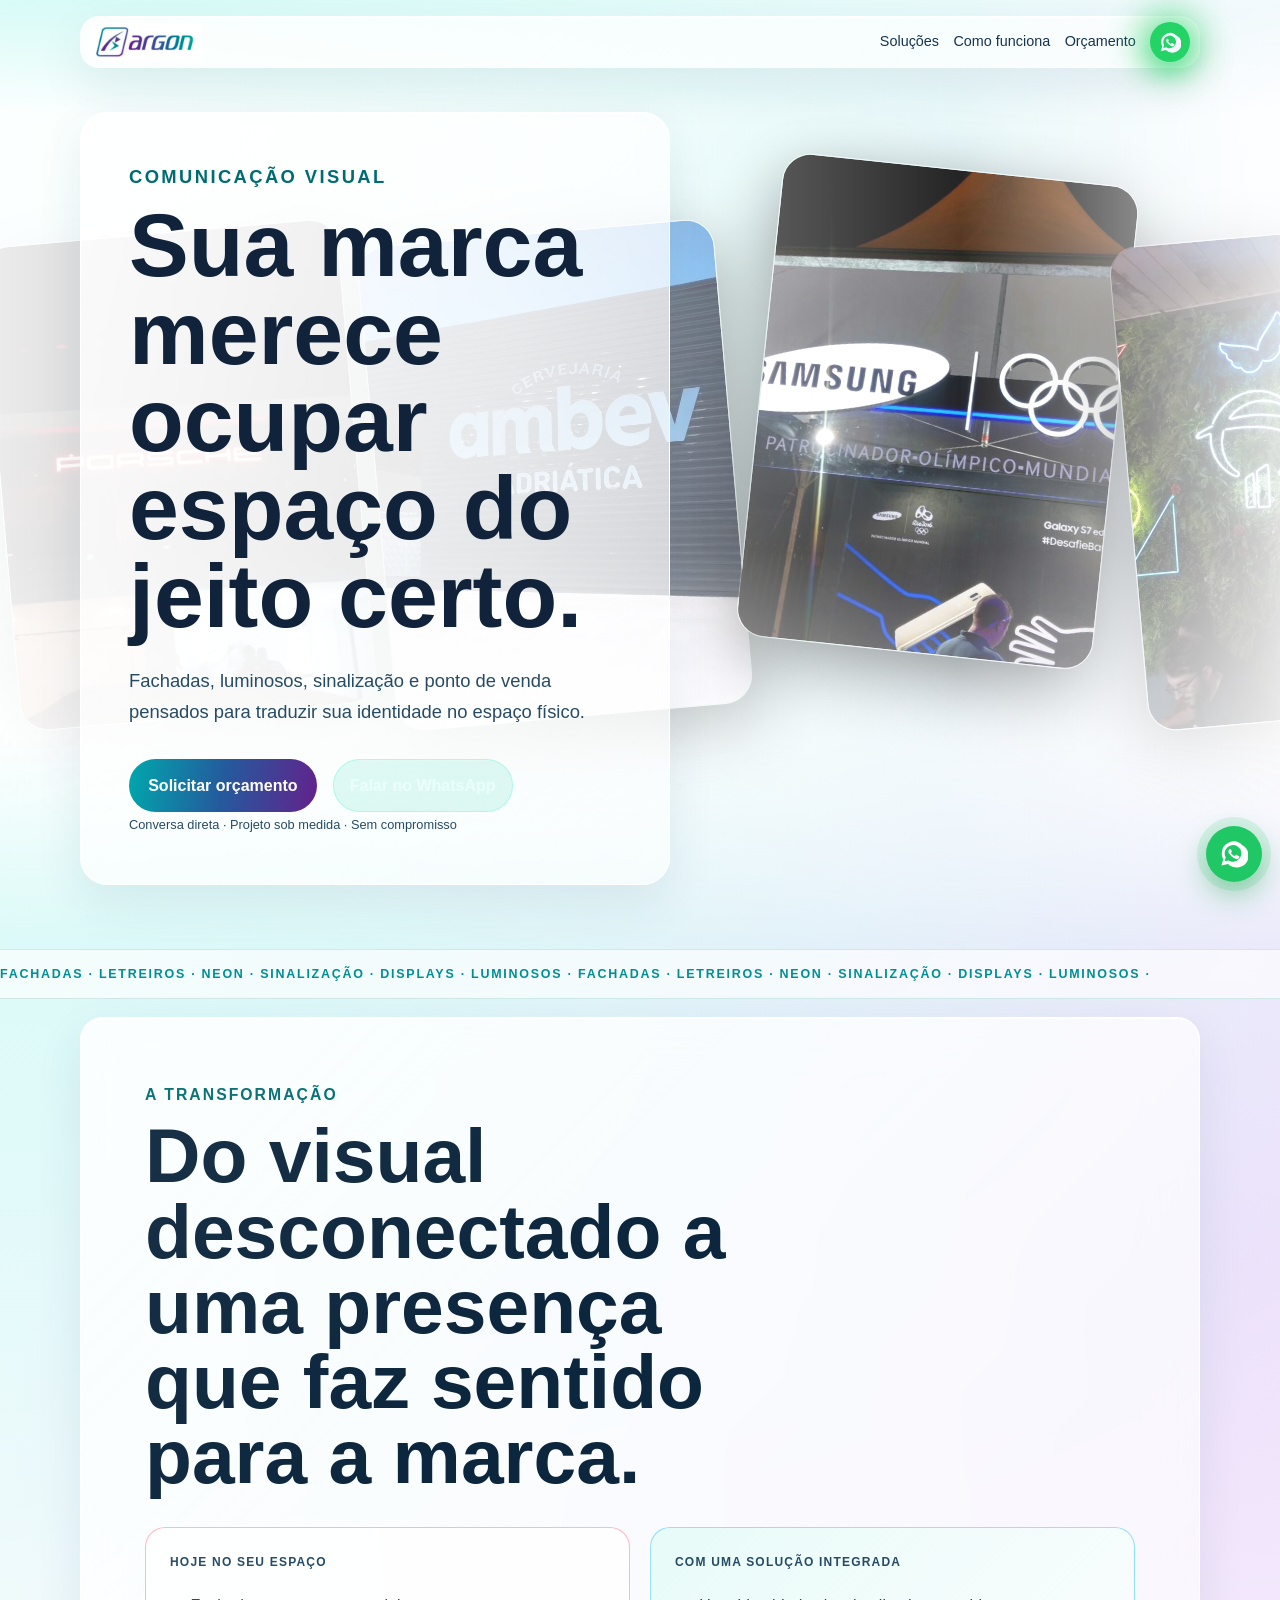
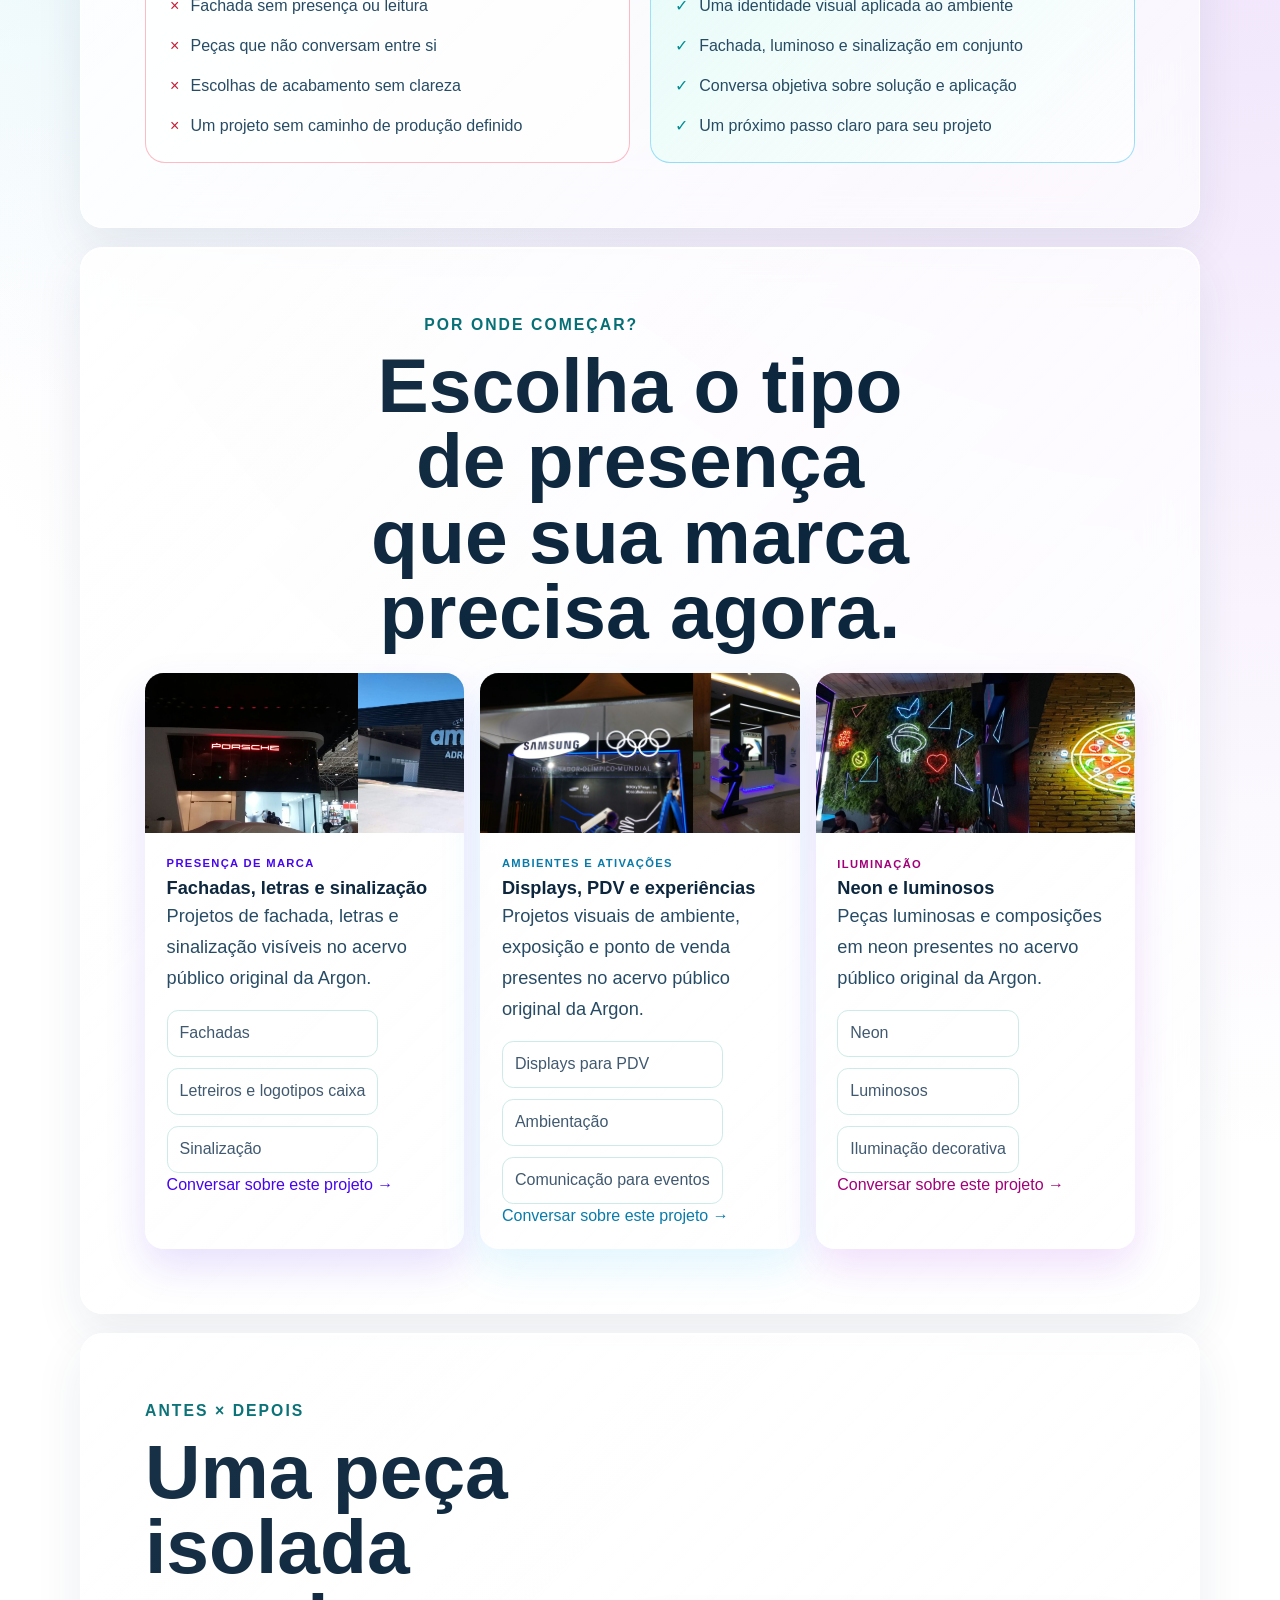
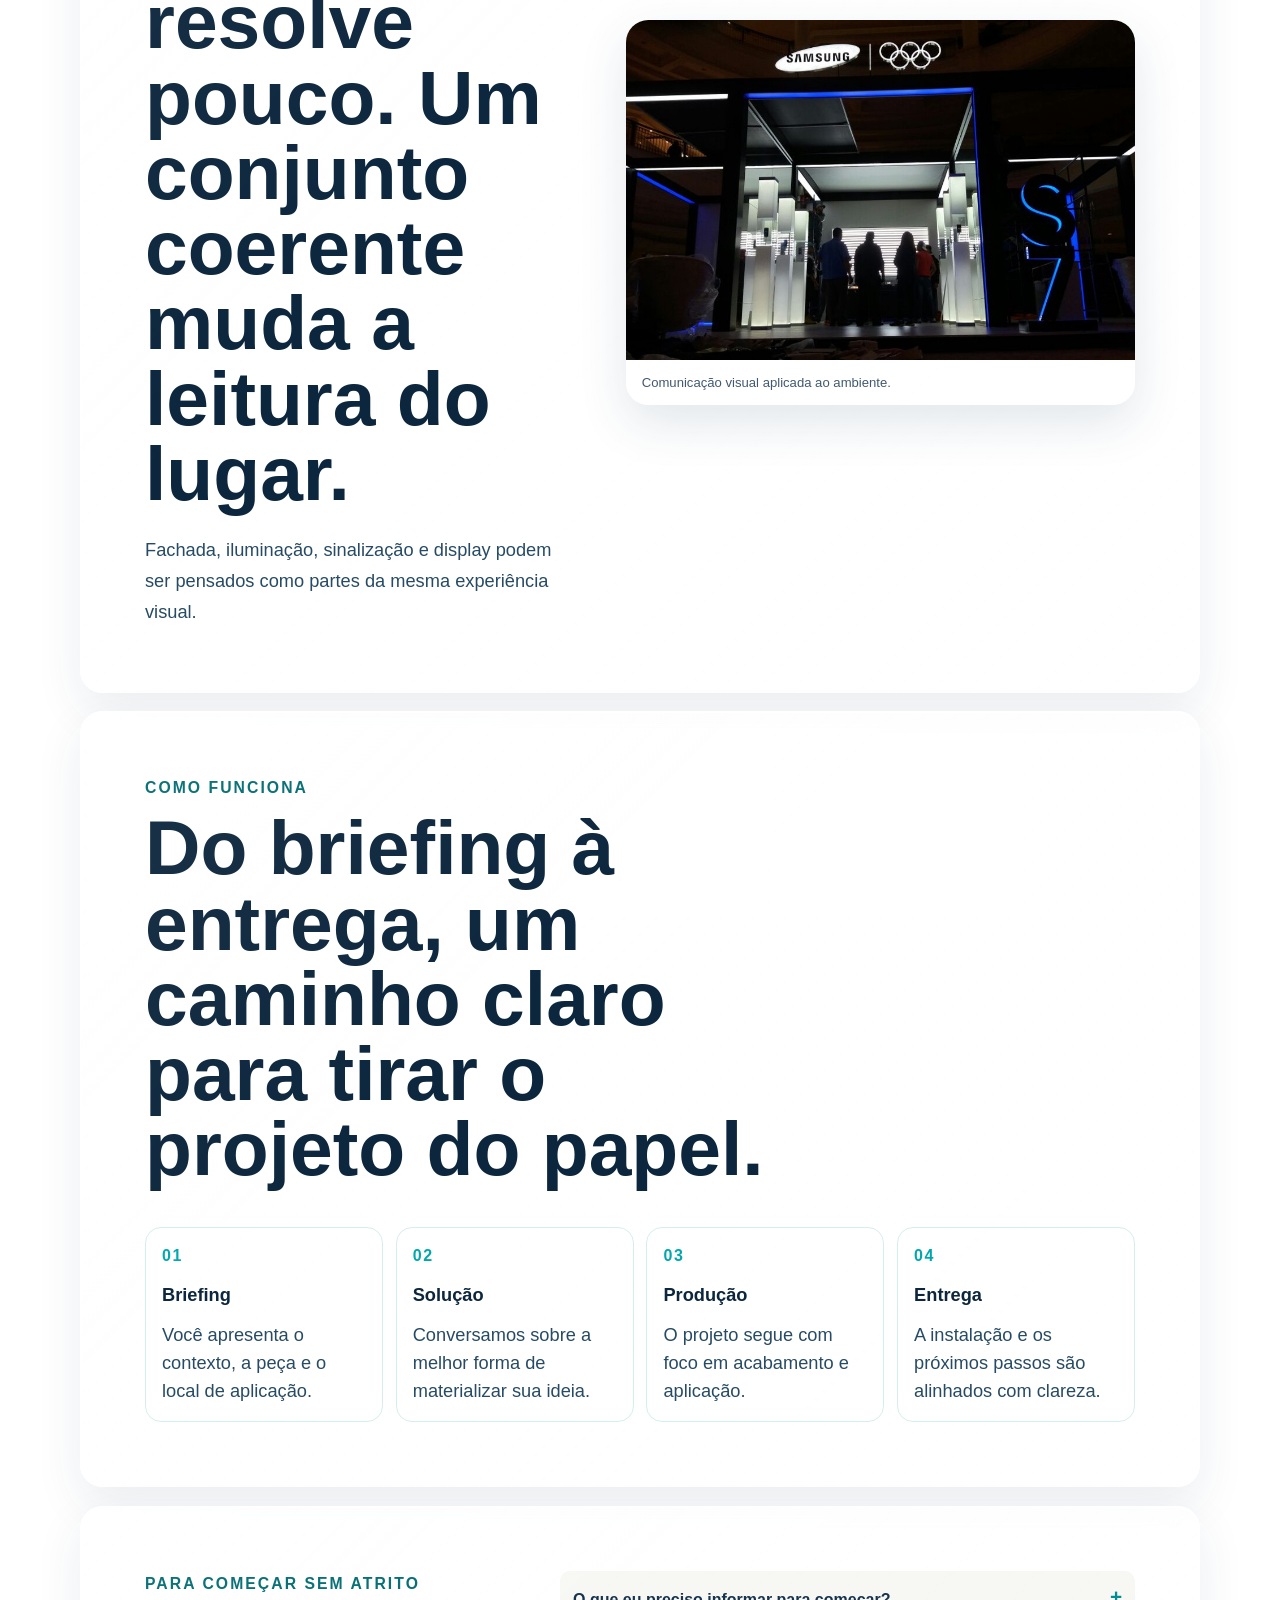
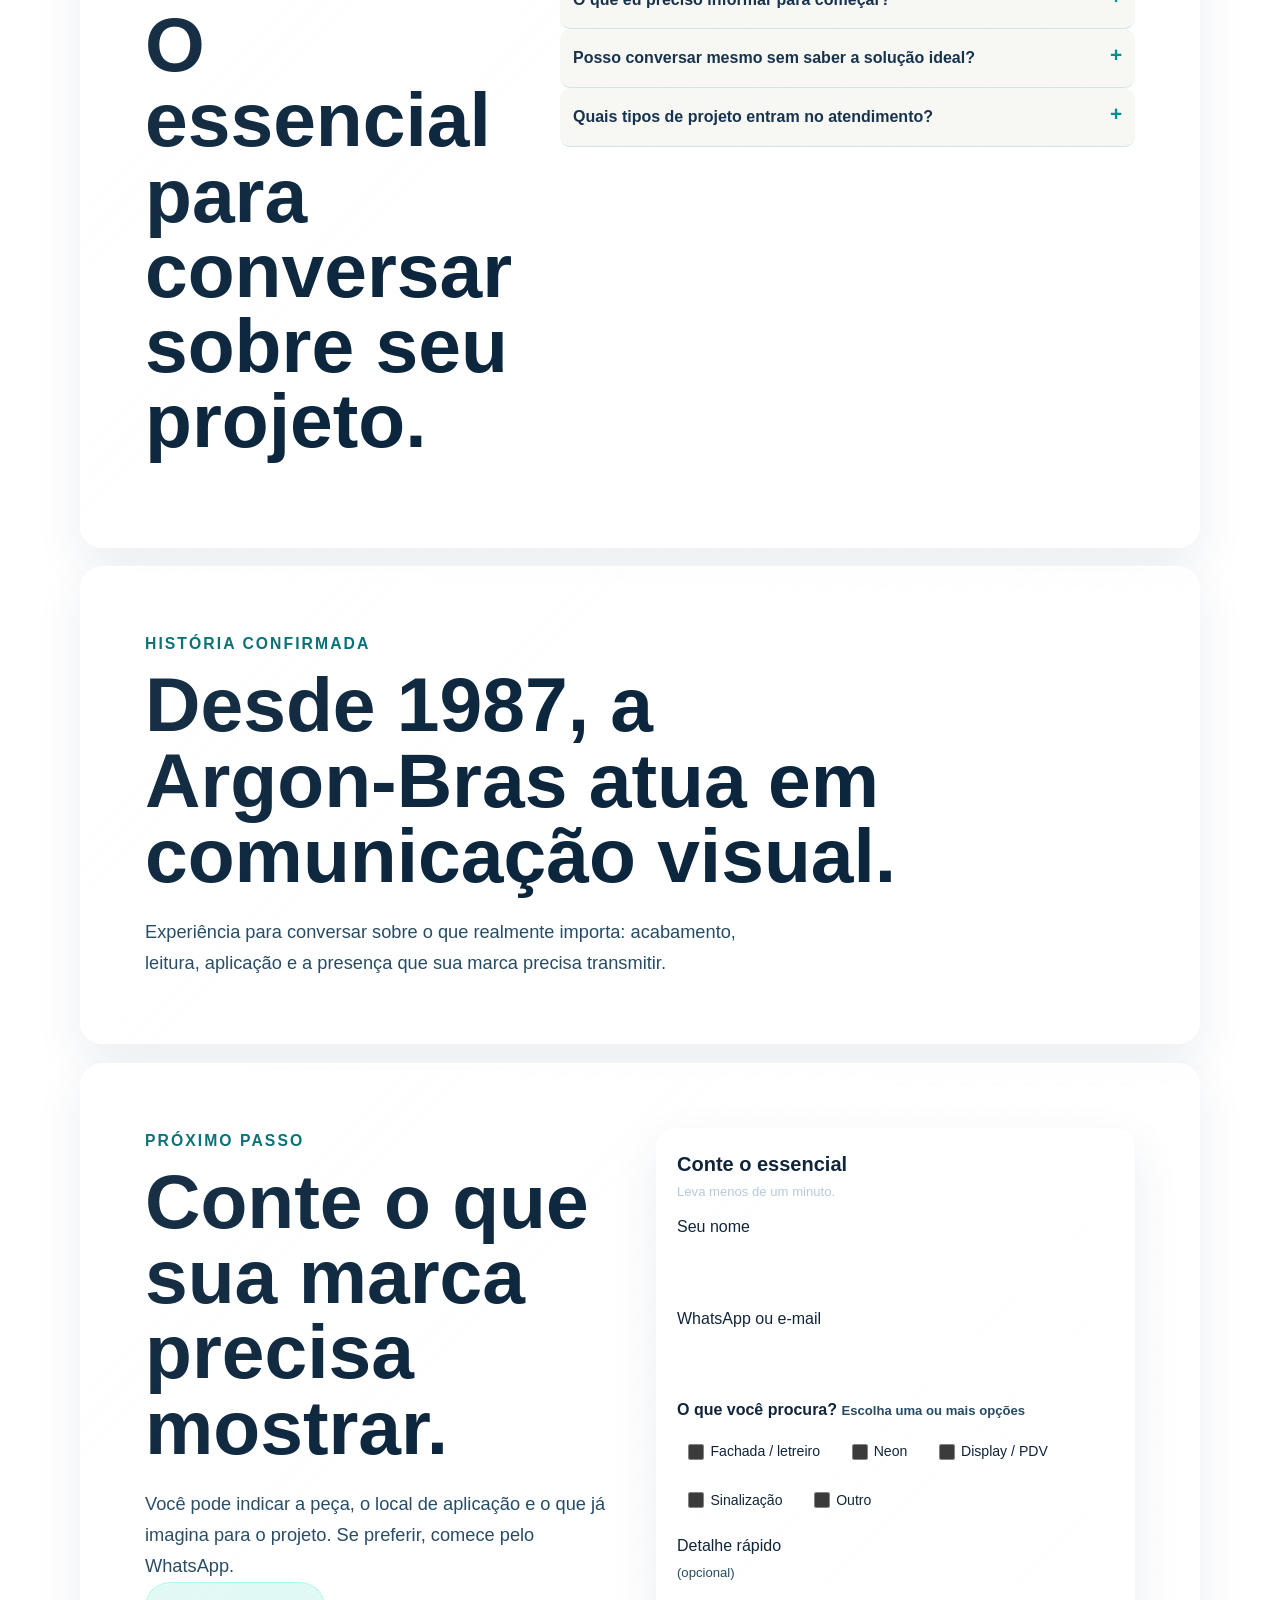
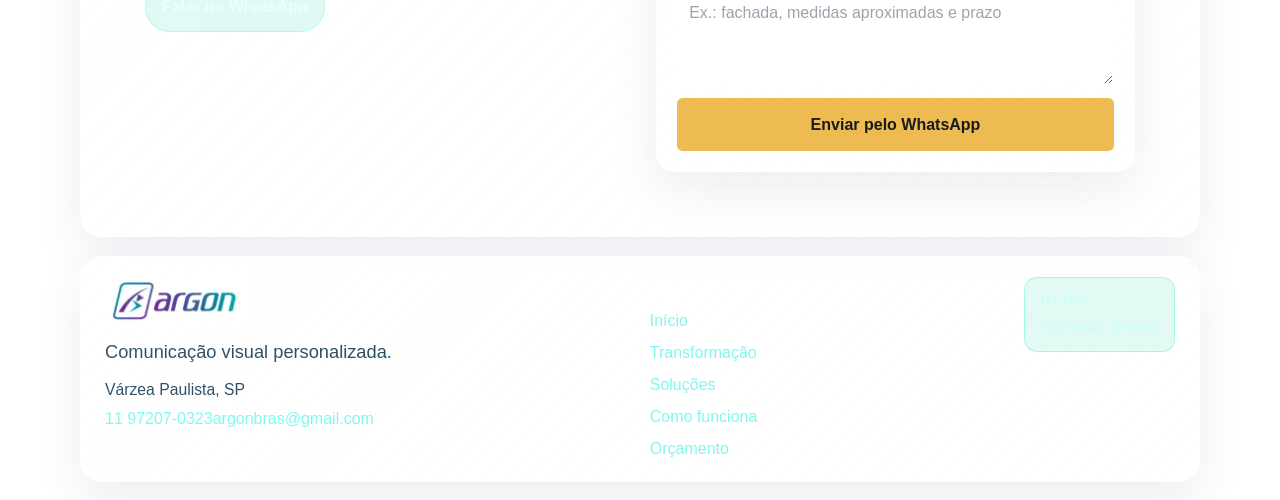
==== index.html @ 1db844c9 "feat: publish standalone Argon-Bras landing page" ====
<!DOCTYPE html><html lang="pt-BR"><head><meta charSet="utf-8"/><meta name="viewport" content="width=device-width, initial-scale=1"/><link rel="preload" href="/_next/static/media/1b99372b3eaef0c8-s.p.1gsd1jahc5dg_.woff2" as="font" crossorigin="" type="font/woff2"/><link rel="preload" as="image" href="/images/argon/logo-argon.jpg"/><link rel="preload" as="image" href="/images/argon/source-original/argon-source-10.jpg"/><link rel="preload" as="image" href="/images/argon/source-original/argon-source-13.jpg"/><link rel="stylesheet" href="/_next/static/chunks/39ju-q2_7fki8.css" data-precedence="next"/><link rel="stylesheet" href="/_next/static/chunks/0l-gixul9rl18.css" data-precedence="next"/><link rel="preload" as="script" fetchPriority="low" href="/_next/static/chunks/35z38kbmq6-l3.js"/><script src="/_next/static/chunks/3qq2-ht0wtop6.js" async=""></script><script src="/_next/static/chunks/0yqv-uz4n6beo.js" async=""></script><script src="/_next/static/chunks/2v4o4pqku8zxx.js" async=""></script><script src="/_next/static/chunks/turbopack-27in_mer0hiv_.js" async=""></script><script src="/_next/static/chunks/18jq023pu8p4t.js" async="" crossorigin=""></script><script src="/_next/static/chunks/1r8uksuvl64ul.js" async="" crossorigin=""></script><script src="/_next/static/chunks/34khg3nkuum44.js" async="" crossorigin=""></script><link rel="preload" href="/images/executivo-painel-wall.jpg" as="image" type="image/jpeg"/><meta name="theme-color" content="#090014"/><title>Argon-Bras Luminosos | Comunicação visual personalizada | Loyal Consulting</title><meta name="description" content="Comunicação visual para fachadas, letreiros, neon, luminosos, sinalização e pontos de venda."/><meta name="application-name" content="Loyal Consulting"/><link rel="author" href="https://www.loyalconsulting.com.br"/><meta name="author" content="Loyal Consulting"/><meta name="keywords" content="consultoria de dados,Business Intelligence,Power BI,dashboard,automação de relatórios,integração de dados,indicadores,KPI,planilhas Excel,BI para pequenas e médias empresas"/><meta name="creator" content="Loyal Consulting"/><meta name="robots" content="index, follow"/><meta name="category" content="Business Intelligence"/><link rel="canonical" href="https://hugoloyalconsulting.github.io/argon-bras-lp/"/><meta name="format-detection" content="telephone=no"/><meta property="og:title" content="Argon-Bras Luminosos"/><meta property="og:description" content="Comunicação visual personalizada para o espaço físico."/><meta property="og:url" content="https://hugoloyalconsulting.github.io/argon-bras-lp/"/><meta property="og:site_name" content="Argon-Bras Luminosos"/><meta property="og:locale" content="pt_BR"/><meta property="og:image" content="https://www.loyalconsulting.com.br/images/argon/source-original/argon-source-10.jpg"/><meta property="og:image:width" content="1200"/><meta property="og:image:height" content="630"/><meta property="og:image:alt" content="Projeto de comunicação visual Argon-Bras"/><meta property="og:type" content="website"/><meta name="twitter:card" content="summary_large_image"/><meta name="twitter:title" content="Loyal Consulting | Dashboards automatizados para a sua gestão"/><meta name="twitter:description" content="Juntamos suas planilhas e sistemas em um painel só, que se atualiza sozinho. Dashboards Power BI, automação de relatórios e integração de dados para PMEs."/><meta name="twitter:image" content="https://www.loyalconsulting.com.br/images/dashboard-powerbi-timeline.jpg"/><meta name="next-size-adjust" content=""/><link rel="preload" href="/images/executivo-painel-wall.jpg" as="image" type="image/jpeg"/><script src="/_next/static/chunks/0cz1d0mv5g_q7.js" noModule=""></script></head><body class="outfit_26c98aef-module__xybhNW__variable outfit_12fdcd07-module__Gl27Wq__variable"><div hidden=""><!--$--><!--/$--></div><script type="application/ld+json">{"@context":"https://schema.org","@type":"ProfessionalService","name":"Loyal Consulting","url":"https://www.loyalconsulting.com.br","description":"Consultoria boutique de Business Intelligence: dashboards Power BI, automação de relatórios e integração de dados para pequenas e médias empresas brasileiras.","image":"https://www.loyalconsulting.com.br/images/dashboard-powerbi-timeline.jpg","telephone":"+55-11-95482-4181","email":"hugolealsouza9@gmail.com","address":{"@type":"PostalAddress","addressCountry":"BR"},"areaServed":"BR","priceRange":"$$","sameAs":["https://www.linkedin.com/company/loyal-consulting/"],"makesOffer":[{"@type":"Offer","itemOffered":{"@type":"Service","name":"Dashboards Power BI"}},{"@type":"Offer","itemOffered":{"@type":"Service","name":"Automação de relatórios"}},{"@type":"Offer","itemOffered":{"@type":"Service","name":"Integração de dados"}},{"@type":"Offer","itemOffered":{"@type":"Service","name":"Mentoria e treinamento"}}]}</script><main class="argon-page argon-modern" id="topo"><script type="application/ld+json">{"@context":"https://schema.org","@type":"LocalBusiness","name":"Argon-Bras Luminosos","url":"https://hugoloyalconsulting.github.io/argon-bras-lp/","telephone":"+5511972070323","email":"argonbras@gmail.com","address":{"@type":"PostalAddress","addressLocality":"Várzea Paulista","addressRegion":"SP","addressCountry":"BR"},"image":"https://www.loyalconsulting.com.br/images/argon/source-original/argon-source-10.jpg"}</script><header class="argon-nav glass-panel"><a href="#topo" aria-label="Argon-Bras Luminosos"><img alt="Argon-Bras" width="145" height="49" decoding="async" data-nimg="1" style="color:transparent" src="/images/argon/logo-argon.jpg"/></a><nav aria-label="Navegação principal"><a href="#solucoes">Soluções</a><a href="#processo">Como funciona</a><a href="#orcamento">Orçamento</a><a class="argon-whatsapp-float" href="https://wa.me/5511972070323?text=Ol%C3%A1%2C%20vi%20o%20site%20da%20Argon%20e%20gostaria%20de%20falar%20mais." target="_blank" rel="noopener noreferrer" aria-label="Falar no WhatsApp"><svg viewBox="0 0 24 24" aria-hidden="true"><path d="M19.1 4.9A9.9 9.9 0 0 0 2.3 12c0 1.7.4 3.3 1.2 4.7L2 22l5.5-1.4A9.9 9.9 0 1 0 19.1 4.9Zm-7.2 14a6.9 6.9 0 0 1-3.5-1l-.4-.2-3.3.8.9-3.2-.2-.4a6.9 6.9 0 1 1 6.5 3.9Zm3.8-5.1c-.2-.1-1.2-.6-1.4-.7-.2-.1-.3-.1-.4.1-.1.2-.5.7-.6.8-.1.1-.2.1-.4 0a5.7 5.7 0 0 1-1.7-1 6.3 6.3 0 0 1-1.2-1.5c-.1-.2 0-.3.1-.4l.3-.3c.1-.1.1-.2.2-.3 0-.1 0-.2 0-.3l-.7-1.5c-.2-.4-.4-.3-.5-.3h-.4c-.1 0-.3 0-.5.2-.2.2-.7.7-.7 1.7s.7 2 1 2.2c.1.1 1.6 2.5 3.9 3.5.5.2.9.4 1.2.5.5.2 1 .1 1.4.1.4-.1 1.2-.5 1.4-1 .2-.5.2-.9.1-1 0-.1-.2-.2-.4-.3Z" fill="currentColor"></path></svg></a></nav><div class="argon-mobile-menu"><button type="button" class="argon-mobile-menu-trigger" aria-expanded="false" aria-controls="argon-mobile-bookmarks" aria-label="Abrir menu"><span></span><span></span><span></span></button><nav id="argon-mobile-bookmarks" class="argon-mobile-bookmarks" aria-label="Bookmarks da página" hidden=""><a href="#topo">Início</a><a href="#transformacao">Transformação</a><a href="#solucoes">Soluções</a><a href="#processo">Como funciona</a><a href="#orcamento">Orçamento</a></nav></div></header><a class="argon-whatsapp-persistent" href="https://wa.me/5511972070323?text=Ol%C3%A1%2C%20vi%20o%20site%20da%20Argon%20e%20gostaria%20de%20falar%20mais." target="_blank" rel="noopener noreferrer" aria-label="Falar no WhatsApp"><svg viewBox="0 0 24 24" aria-hidden="true"><path d="M19.1 4.9A9.9 9.9 0 0 0 2.3 12c0 1.7.4 3.3 1.2 4.7L2 22l5.5-1.4A9.9 9.9 0 1 0 19.1 4.9Zm-7.2 14a6.9 6.9 0 0 1-3.5-1l-.4-.2-3.3.8.9-3.2-.2-.4a6.9 6.9 0 1 1 6.5 3.9Zm3.8-5.1c-.2-.1-1.2-.6-1.4-.7-.2-.1-.3-.1-.4.1-.1.2-.5.7-.6.8-.1.1-.2.1-.4 0a5.7 5.7 0 0 1-1.7-1 6.3 6.3 0 0 1-1.2-1.5c-.1-.2 0-.3.1-.4l.3-.3c.1-.1.1-.2.2-.3 0-.1 0-.2 0-.3l-.7-1.5c-.2-.4-.4-.3-.5-.3h-.4c-.1 0-.3 0-.5.2-.2.2-.7.7-.7 1.7s.7 2 1 2.2c.1.1 1.6 2.5 3.9 3.5.5.2.9.4 1.2.5.5.2 1 .1 1.4.1.4-.1 1.2-.5 1.4-1 .2-.5.2-.9.1-1 0-.1-.2-.2-.4-.3Z" fill="currentColor"></path></svg></a><section class="argon-hero argon-shell"><div class="argon-hero-copy glass-panel"><p class="argon-kicker">Comunicação visual</p><h1>Sua marca merece ocupar espaço do jeito certo.</h1><p>Fachadas, luminosos, sinalização e ponto de venda pensados para traduzir sua identidade no espaço físico.</p><div class="argon-actions"><a class="argon-button" href="#orcamento">Solicitar orçamento</a><a class="argon-whatsapp" href="https://wa.me/5511972070323?text=Ol%C3%A1%2C%20vi%20o%20site%20da%20Argon%20e%20gostaria%20de%20falar%20mais." target="_blank" rel="noopener noreferrer">Falar no WhatsApp</a></div><small>Conversa direta · Projeto sob medida · Sem compromisso</small></div><div class="argon-gallery" aria-label="Galeria de projetos Argon-Bras"><div class="argon-gallery-track"><figure class="argon-gallery-item"><img alt="Projeto de comunicação visual da Argon-Bras" width="900" height="600" decoding="async" data-nimg="1" style="color:transparent" src="/images/argon/source-original/argon-source-10.jpg"/></figure><figure class="argon-gallery-item"><img alt="Projeto de comunicação visual da Argon-Bras" width="900" height="600" decoding="async" data-nimg="1" style="color:transparent" src="/images/argon/source-original/argon-source-13.jpg"/></figure><figure class="argon-gallery-item"><img alt="Projeto de comunicação visual da Argon-Bras" loading="lazy" width="900" height="600" decoding="async" data-nimg="1" style="color:transparent" src="/images/argon/source-original/argon-source-12.jpg"/></figure><figure class="argon-gallery-item"><img alt="Projeto de comunicação visual da Argon-Bras" loading="lazy" width="900" height="600" decoding="async" data-nimg="1" style="color:transparent" src="/images/argon/source-original/argon-source-16.jpeg"/></figure><figure class="argon-gallery-item"><img alt="Projeto de comunicação visual da Argon-Bras" loading="lazy" width="900" height="600" decoding="async" data-nimg="1" style="color:transparent" src="/images/argon/source-original/argon-source-20.jpg"/></figure><figure class="argon-gallery-item"><img alt="Projeto de comunicação visual da Argon-Bras" loading="lazy" width="900" height="600" decoding="async" data-nimg="1" style="color:transparent" src="/images/argon/source-original/argon-source-25.jpg"/></figure><figure class="argon-gallery-item"><img alt="Projeto de comunicação visual da Argon-Bras" loading="lazy" width="900" height="600" decoding="async" data-nimg="1" style="color:transparent" src="/images/argon/source-original/argon-source-10.jpg"/></figure><figure class="argon-gallery-item"><img alt="Projeto de comunicação visual da Argon-Bras" loading="lazy" width="900" height="600" decoding="async" data-nimg="1" style="color:transparent" src="/images/argon/source-original/argon-source-13.jpg"/></figure><figure class="argon-gallery-item"><img alt="Projeto de comunicação visual da Argon-Bras" loading="lazy" width="900" height="600" decoding="async" data-nimg="1" style="color:transparent" src="/images/argon/source-original/argon-source-12.jpg"/></figure><figure class="argon-gallery-item"><img alt="Projeto de comunicação visual da Argon-Bras" loading="lazy" width="900" height="600" decoding="async" data-nimg="1" style="color:transparent" src="/images/argon/source-original/argon-source-16.jpeg"/></figure><figure class="argon-gallery-item"><img alt="Projeto de comunicação visual da Argon-Bras" loading="lazy" width="900" height="600" decoding="async" data-nimg="1" style="color:transparent" src="/images/argon/source-original/argon-source-20.jpg"/></figure><figure class="argon-gallery-item"><img alt="Projeto de comunicação visual da Argon-Bras" loading="lazy" width="900" height="600" decoding="async" data-nimg="1" style="color:transparent" src="/images/argon/source-original/argon-source-25.jpg"/></figure></div></div></section><div class="argon-marquee" aria-label="Especialidades Argon-Bras"><div>FACHADAS · LETREIROS · NEON · SINALIZAÇÃO · DISPLAYS · LUMINOSOS · FACHADAS · LETREIROS · NEON · SINALIZAÇÃO · DISPLAYS · LUMINOSOS ·</div></div><section id="transformacao" class="argon-section argon-transform argon-shell"><div class="argon-section-intro"><p class="argon-kicker">A transformação</p><h2>Do visual desconectado a uma presença que faz sentido para a marca.</h2></div><div class="argon-transform-grid"><article class="argon-now"><p>Hoje no seu espaço</p><ul><li><span>×</span>Fachada sem presença ou leitura</li><li><span>×</span>Peças que não conversam entre si</li><li><span>×</span>Escolhas de acabamento sem clareza</li><li><span>×</span>Um projeto sem caminho de produção definido</li></ul></article><article class="argon-later"><p>Com uma solução integrada</p><ul><li><span>✓</span>Uma identidade visual aplicada ao ambiente</li><li><span>✓</span>Fachada, luminoso e sinalização em conjunto</li><li><span>✓</span>Conversa objetiva sobre solução e aplicação</li><li><span>✓</span>Um próximo passo claro para seu projeto</li></ul></article></div></section><section id="solucoes" class="argon-section argon-entry argon-shell"><div class="argon-section-intro"><p class="argon-kicker">Por onde começar?</p><h2>Escolha o tipo de presença que sua marca precisa agora.</h2></div><div class="argon-service-groups"><article class="argon-service-group argon-tone-indigo"><div class="argon-service-image"><div class="argon-service-image-track"><img alt="Projeto Argon-Bras: Fachadas, letras e sinalização" loading="lazy" width="900" height="600" decoding="async" data-nimg="1" style="color:transparent" src="/images/argon/source-original/argon-source-10.jpg"/><img alt="Projeto Argon-Bras: Fachadas, letras e sinalização" loading="lazy" width="900" height="600" decoding="async" data-nimg="1" style="color:transparent" src="/images/argon/source-original/argon-source-13.jpg"/><img alt="Projeto Argon-Bras: Fachadas, letras e sinalização" loading="lazy" width="900" height="600" decoding="async" data-nimg="1" style="color:transparent" src="/images/argon/source-original/argon-source-18.jpg"/><img alt="Projeto Argon-Bras: Fachadas, letras e sinalização" loading="lazy" width="900" height="600" decoding="async" data-nimg="1" style="color:transparent" src="/images/argon/source-original/argon-source-10.jpg"/><img alt="Projeto Argon-Bras: Fachadas, letras e sinalização" loading="lazy" width="900" height="600" decoding="async" data-nimg="1" style="color:transparent" src="/images/argon/source-original/argon-source-13.jpg"/><img alt="Projeto Argon-Bras: Fachadas, letras e sinalização" loading="lazy" width="900" height="600" decoding="async" data-nimg="1" style="color:transparent" src="/images/argon/source-original/argon-source-18.jpg"/></div></div><div class="argon-service-body"><p class="argon-card-eyebrow">Presença de marca</p><h3>Fachadas, letras e sinalização</h3><p>Projetos de fachada, letras e sinalização visíveis no acervo público original da Argon.</p><ul><li>Fachadas</li><li>Letreiros e logotipos caixa</li><li>Sinalização</li></ul><a href="#orcamento">Conversar sobre este projeto →</a></div></article><article class="argon-service-group argon-tone-cyan"><div class="argon-service-image"><div class="argon-service-image-track"><img alt="Projeto Argon-Bras: Displays, PDV e experiências" loading="lazy" width="900" height="600" decoding="async" data-nimg="1" style="color:transparent" src="/images/argon/source-original/argon-source-12.jpg"/><img alt="Projeto Argon-Bras: Displays, PDV e experiências" loading="lazy" width="900" height="600" decoding="async" data-nimg="1" style="color:transparent" src="/images/argon/source-original/argon-source-25.jpg"/><img alt="Projeto Argon-Bras: Displays, PDV e experiências" loading="lazy" width="900" height="600" decoding="async" data-nimg="1" style="color:transparent" src="/images/argon/source-original/argon-source-27.jpg"/><img alt="Projeto Argon-Bras: Displays, PDV e experiências" loading="lazy" width="900" height="600" decoding="async" data-nimg="1" style="color:transparent" src="/images/argon/source-original/argon-source-12.jpg"/><img alt="Projeto Argon-Bras: Displays, PDV e experiências" loading="lazy" width="900" height="600" decoding="async" data-nimg="1" style="color:transparent" src="/images/argon/source-original/argon-source-25.jpg"/><img alt="Projeto Argon-Bras: Displays, PDV e experiências" loading="lazy" width="900" height="600" decoding="async" data-nimg="1" style="color:transparent" src="/images/argon/source-original/argon-source-27.jpg"/></div></div><div class="argon-service-body"><p class="argon-card-eyebrow">Ambientes e ativações</p><h3>Displays, PDV e experiências</h3><p>Projetos visuais de ambiente, exposição e ponto de venda presentes no acervo público original da Argon.</p><ul><li>Displays para PDV</li><li>Ambientação</li><li>Comunicação para eventos</li></ul><a href="#orcamento">Conversar sobre este projeto →</a></div></article><article class="argon-service-group argon-tone-magenta"><div class="argon-service-image"><div class="argon-service-image-track"><img alt="Projeto Argon-Bras: Neon e luminosos" loading="lazy" width="900" height="600" decoding="async" data-nimg="1" style="color:transparent" src="/images/argon/source-original/argon-source-16.jpeg"/><img alt="Projeto Argon-Bras: Neon e luminosos" loading="lazy" width="900" height="600" decoding="async" data-nimg="1" style="color:transparent" src="/images/argon/source-original/argon-source-20.jpg"/><img alt="Projeto Argon-Bras: Neon e luminosos" loading="lazy" width="900" height="600" decoding="async" data-nimg="1" style="color:transparent" src="/images/argon/source-original/argon-source-32.jpg"/><img alt="Projeto Argon-Bras: Neon e luminosos" loading="lazy" width="900" height="600" decoding="async" data-nimg="1" style="color:transparent" src="/images/argon/source-original/argon-source-16.jpeg"/><img alt="Projeto Argon-Bras: Neon e luminosos" loading="lazy" width="900" height="600" decoding="async" data-nimg="1" style="color:transparent" src="/images/argon/source-original/argon-source-20.jpg"/><img alt="Projeto Argon-Bras: Neon e luminosos" loading="lazy" width="900" height="600" decoding="async" data-nimg="1" style="color:transparent" src="/images/argon/source-original/argon-source-32.jpg"/></div></div><div class="argon-service-body"><p class="argon-card-eyebrow">Iluminação</p><h3>Neon e luminosos</h3><p>Peças luminosas e composições em neon presentes no acervo público original da Argon.</p><ul><li>Neon</li><li>Luminosos</li><li>Iluminação decorativa</li></ul><a href="#orcamento">Conversar sobre este projeto →</a></div></article></div></section><section class="argon-section argon-showcase argon-shell"><div><p class="argon-kicker">Antes × Depois</p><h2>Uma peça isolada resolve pouco. Um conjunto coerente muda a leitura do lugar.</h2><p>Fachada, iluminação, sinalização e display podem ser pensados como partes da mesma experiência visual.</p></div><figure><img alt="Exemplo de comunicação visual Argon-Bras" loading="lazy" width="900" height="600" decoding="async" data-nimg="1" style="color:transparent" src="/images/argon/argon-03.jpg"/><figcaption>Comunicação visual aplicada ao ambiente.</figcaption></figure></section><section id="processo" class="argon-section argon-process argon-shell"><div class="argon-section-intro"><p class="argon-kicker">Como funciona</p><h2>Do briefing à entrega, um caminho claro para tirar o projeto do papel.</h2></div><ol><li><span>01</span><h3>Briefing</h3><p>Você apresenta o contexto, a peça e o local de aplicação.</p></li><li><span>02</span><h3>Solução</h3><p>Conversamos sobre a melhor forma de materializar sua ideia.</p></li><li><span>03</span><h3>Produção</h3><p>O projeto segue com foco em acabamento e aplicação.</p></li><li><span>04</span><h3>Entrega</h3><p>A instalação e os próximos passos são alinhados com clareza.</p></li></ol></section><section class="argon-section argon-faq argon-shell" aria-labelledby="faq-title"><div class="argon-section-intro"><p class="argon-kicker">Para começar sem atrito</p><h2 id="faq-title">O essencial para conversar sobre seu projeto.</h2></div><div><details><summary>O que eu preciso informar para começar?</summary><p>Conte qual peça você imagina, onde ela será aplicada e, se houver, medidas, prazo ou referências.</p></details><details><summary>Posso conversar mesmo sem saber a solução ideal?</summary><p>Sim. Você pode descrever o espaço e o objetivo da comunicação visual para iniciar a conversa.</p></details><details><summary>Quais tipos de projeto entram no atendimento?</summary><p>Fachadas, letreiros, luminosos, neon, displays, sinalização e outras necessidades de comunicação visual podem ser apresentadas no briefing.</p></details></div></section><section class="argon-section argon-proof argon-shell"><p class="argon-kicker">História confirmada</p><h2>Desde 1987, a Argon-Bras atua em comunicação visual.</h2><p>Experiência para conversar sobre o que realmente importa: acabamento, leitura, aplicação e a presença que sua marca precisa transmitir.</p></section><section id="orcamento" class="argon-section argon-form-panel argon-shell"><div><p class="argon-kicker">Próximo passo</p><h2>Conte o que sua marca precisa mostrar.</h2><p>Você pode indicar a peça, o local de aplicação e o que já imagina para o projeto. Se preferir, comece pelo WhatsApp.</p><a class="argon-whatsapp" href="https://wa.me/5511972070323?text=Ol%C3%A1%2C%20vi%20o%20site%20da%20Argon%20e%20gostaria%20de%20falar%20mais." target="_blank" rel="noopener noreferrer">Falar no WhatsApp</a></div><form class="argon-form" aria-label="Solicitar orçamento"><div class="argon-form-heading"><strong>Conte o essencial</strong><span>Leva menos de um minuto.</span></div><label>Seu nome<input required="" autoComplete="name" name="name"/></label><label>WhatsApp ou e-mail<input required="" autoComplete="tel" name="contact"/></label><fieldset><legend>O que você procura? <small>Escolha uma ou mais opções</small></legend><div class="argon-service-options"><label><input type="checkbox" name="services" value="Fachada / letreiro"/> <span>Fachada / letreiro</span></label><label><input type="checkbox" name="services" value="Neon"/> <span>Neon</span></label><label><input type="checkbox" name="services" value="Display / PDV"/> <span>Display / PDV</span></label><label><input type="checkbox" name="services" value="Sinalização"/> <span>Sinalização</span></label><label><input type="checkbox" name="services" value="Outro"/> <span>Outro</span></label></div></fieldset><label>Detalhe rápido <small>(opcional)</small><textarea name="project" rows="3" placeholder="Ex.: fachada, medidas aproximadas e prazo"></textarea></label><button type="submit">Enviar pelo WhatsApp</button></form></section><footer class="argon-footer argon-shell"><div><img alt="Argon-Bras" loading="lazy" width="142" height="48" decoding="async" data-nimg="1" style="color:transparent" src="/images/argon/logo-argon.jpg"/><p>Comunicação visual personalizada.</p><p class="argon-location">Várzea Paulista, SP</p><a href="https://wa.me/5511972070323?text=Ol%C3%A1%2C%20vi%20o%20site%20da%20Argon%20e%20gostaria%20de%20falar%20mais." target="_blank" rel="noopener noreferrer">11 97207-0323</a><a href="mailto:argonbras@gmail.com">argonbras@gmail.com</a></div><nav class="argon-sitemap" aria-label="Mapa do site"><strong>Mapa do site</strong><a href="#topo">Início</a><a href="#transformacao">Transformação</a><a href="#solucoes">Soluções</a><a href="#processo">Como funciona</a><a href="#orcamento">Orçamento</a></nav><div class="argon-security" aria-label="Conexão segura HTTPS"><b>HTTPS</b><span>Conexão segura</span></div></footer></main><!--$--><!--/$--><script src="/_next/static/chunks/35z38kbmq6-l3.js" id="_R_" async=""></script><script>(self.__next_f=self.__next_f||[]).push([0])</script><script>self.__next_f.push([1,"1:\"$Sreact.fragment\"\n2:I[39756,[\"/_next/static/chunks/18jq023pu8p4t.js\"],\"default\"]\n3:I[37457,[\"/_next/static/chunks/18jq023pu8p4t.js\"],\"default\"]\n4:I[15831,[\"/_next/static/chunks/1r8uksuvl64ul.js\"],\"SiteTelemetry\"]\n9:I[68027,[],\"default\",1]\n:HL[\"/_next/static/chunks/39ju-q2_7fki8.css\",\"style\"]\n:HL[\"/_next/static/chunks/0l-gixul9rl18.css\",\"style\"]\n:HL[\"/_next/static/media/1b99372b3eaef0c8-s.p.1gsd1jahc5dg_.woff2\",\"font\",{\"crossOrigin\":\"\",\"type\":\"font/woff2\"}]\n:HL[\"/images/executivo-painel-wall.jpg\",\"image\",{\"type\":\"image/jpeg\"}]\n7:X\n0:{\"P\":null,\"c\":[\"\",\"argon\",\"\"],\"q\":\"\",\"i\":false,\"f\":[[[\"\",{\"children\":[\"(pt)\",{\"children\":[\"argon\",{\"children\":[\"__PAGE__\",{},\"$undefined\",\"$undefined\",4608]},\"$undefined\",\"$undefined\",4608]},\"$undefined\",\"$undefined\",4624]},\"$undefined\",\"$undefined\",4624],[[\"$\",\"$1\",\"c\",{\"children\":[null,[\"$\",\"$L2\",null,{\"parallelRouterKey\":\"children\",\"error\":\"$undefined\",\"errorStyles\":\"$undefined\",\"errorScripts\":\"$undefined\",\"template\":[\"$\",\"$L3\",null,{}],\"templateStyles\":\"$undefined\",\"templateScripts\":\"$undefined\",\"notFound\":[[[\"$\",\"title\",null,{\"children\":\"404: This page could not be found.\"}],[\"$\",\"div\",null,{\"style\":{\"fontFamily\":\"system-ui,\\\"Segoe UI\\\",Roboto,Helvetica,Arial,sans-serif,\\\"Apple Color Emoji\\\",\\\"Segoe UI Emoji\\\"\",\"height\":\"100vh\",\"textAlign\":\"center\",\"display\":\"flex\",\"flexDirection\":\"column\",\"alignItems\":\"center\",\"justifyContent\":\"center\"},\"children\":[\"$\",\"div\",null,{\"children\":[[\"$\",\"style\",null,{\"dangerouslySetInnerHTML\":{\"__html\":\"body{color:#000;background:#fff;margin:0}.next-error-h1{border-right:1px solid rgba(0,0,0,.3)}@media (prefers-color-scheme:dark){body{color:#fff;background:#000}.next-error-h1{border-right:1px solid rgba(255,255,255,.3)}}\"}}],[\"$\",\"h1\",null,{\"className\":\"next-error-h1\",\"style\":{\"display\":\"inline-block\",\"margin\":\"0 20px 0 0\",\"padding\":\"0 23px 0 0\",\"fontSize\":24,\"fontWeight\":500,\"verticalAlign\":\"top\",\"lineHeight\":\"49px\"},\"children\":404}],[\"$\",\"div\",null,{\"style\":{\"display\":\"inline-block\"},\"children\":[\"$\",\"h2\",null,{\"style\":{\"fontSize\":14,\"fontWeight\":400,\"lineHeight\":\"49px\",\"margin\":0},\"children\":\"This page could not be found.\"}]}]]}]}]],[]],\"forbidden\":\"$undefined\",\"unauthorized\":\"$undefined\"}]]}],{\"children\":[[\"$\",\"$1\",\"c\",{\"children\":[[[\"$\",\"link\",\"0\",{\"rel\":\"stylesheet\",\"href\":\"/_next/static/chunks/39ju-q2_7fki8.css\",\"precedence\":\"next\",\"crossOrigin\":\"$undefined\",\"nonce\":\"$undefined\"}],[\"$\",\"link\",\"1\",{\"rel\":\"stylesheet\",\"href\":\"/_next/static/chunks/0l-gixul9rl18.css\",\"precedence\":\"next\",\"crossOrigin\":\"$undefined\",\"nonce\":\"$undefined\"}],[\"$\",\"script\",\"script-0\",{\"src\":\"/_next/static/chunks/1r8uksuvl64ul.js\",\"async\":true,\"nonce\":\"$undefined\"}]],[\"$\",\"html\",null,{\"lang\":\"pt-BR\",\"children\":[[\"$\",\"head\",null,{\"children\":[\"$\",\"link\",null,{\"rel\":\"preload\",\"href\":\"/images/executivo-painel-wall.jpg\",\"as\":\"image\",\"type\":\"image/jpeg\"}]}],[\"$\",\"body\",null,{\"className\":\"outfit_26c98aef-module__xybhNW__variable outfit_12fdcd07-module__Gl27Wq__variable\",\"children\":[[\"$\",\"script\",null,{\"type\":\"application/ld+json\",\"dangerouslySetInnerHTML\":{\"__html\":\"{\\\"@context\\\":\\\"https://schema.org\\\",\\\"@type\\\":\\\"ProfessionalService\\\",\\\"name\\\":\\\"Loyal Consulting\\\",\\\"url\\\":\\\"https://www.loyalconsulting.com.br\\\",\\\"description\\\":\\\"Consultoria boutique de Business Intelligence: dashboards Power BI, automação de relatórios e integração de dados para pequenas e médias empresas brasileiras.\\\",\\\"image\\\":\\\"https://www.loyalconsulting.com.br/images/dashboard-powerbi-timeline.jpg\\\",\\\"telephone\\\":\\\"+55-11-95482-4181\\\",\\\"email\\\":\\\"hugolealsouza9@gmail.com\\\",\\\"address\\\":{\\\"@type\\\":\\\"PostalAddress\\\",\\\"addressCountry\\\":\\\"BR\\\"},\\\"areaServed\\\":\\\"BR\\\",\\\"priceRange\\\":\\\"$$\\\",\\\"sameAs\\\":[\\\"https://www.linkedin.com/company/loyal-consulting/\\\"],\\\"makesOffer\\\":[{\\\"@type\\\":\\\"Offer\\\",\\\"itemOffered\\\":{\\\"@type\\\":\\\"Service\\\",\\\"name\\\":\\\"Dashboards Power BI\\\"}},{\\\"@type\\\":\\\"Offer\\\",\\\"itemOffered\\\":{\\\"@type\\\":\\\"Service\\\",\\\"name\\\":\\\"Automação de relatórios\\\"}},{\\\"@type\\\":\\\"Offer\\\",\\\"itemOffered\\\":{\\\"@type\\\":\\\"Service\\\",\\\"name\\\":\\\"Integração de dados\\\"}},{\\\"@type\\\":\\\"Offer\\\",\\\"itemOffered\\\":{\\\"@type\\\":\\\"Service\\\",\\\"name\\\":\\\"Mentoria e treinamento\\\"}}]}\"}}],[\"$\",\"$L4\",null,{}],[null,null],[\"$\",\"$L2\",null,{\"parallelRouterKey\":\"children\",\"error\":\"$undefined\",\"errorStyles\":\"$undefined\",\"errorScripts\":\"$undefined\",\"template\":[\"$\",\"$L3\",null,{}],\"templateStyles\":\"$undefined\",\"templateScripts\":\"$undefined\",\"notFound\":[[[\"$\",\"title\",null,{\"children\":\"404: This page could not be found.\"}],[\"$\",\"div\",null,{\"style\":\"$0:f:0:1:0:props:children:1:props:notFound:0:1:props:style\",\"children\":[\"$\",\"div\",null,{\"children\":[[\"$\",\"style\",null,{\"dangerouslySetInnerHTML\":{\"__html\":\"body{color:#000;background:#fff;margin:0}.next-error-h1{border-right:1px solid rgba(0,0,0,.3)}@media (prefers-color-scheme:dark){body{color:#fff;background:#000}.next-error-h1{border-right:1px solid rgba(255,255,255,.3)}}\"}}],[\"$\",\"h1\",null,{\"className\":\"next-error-h1\",\"style\":\"$0:f:0:1:0:props:children:1:props:notFound:0:1:props:children:props:children:1:props:style\",\"children\":404}],[\"$\",\"div\",null,{\"style\":\"$0:f:0:1:0:props:children:1:props:notFound:0:1:props:children:props:children:2:props:style\",\"children\":[\"$\",\"h2\",null,{\"style\":\"$0:f:0:1:0:props:children:1:props:notFound:0:1:props:children:props:children:2:props:children:props:style\",\"children\":\"This page could not be found.\"}]}]]}]}]],[]],\"forbidden\":\"$undefined\",\"unauthorized\":\"$undefined\"}]]}]]}]]}],{\"children\":[[\"$\",\"$1\",\"c\",{\"children\":[null,[\"$\",\"$L2\",null,{\"parallelRouterKey\":\"children\",\"error\":\"$undefined\",\"errorStyles\":\"$undefined\",\"errorScripts\":\"$undefined\",\"template\":\"$L5\",\"templateStyles\":\"$undefined\",\"templateScripts\":\"$undefined\",\"notFound\":\"$undefined\",\"forbidden\":\"$undefined\",\"unauthorized\":\"$undefined\"}]]}],{\"children\":[\"$L6\",{},null,false,null]},null,false,\"$7\"]},null,false,null]},null,false,\"$7\"],\"$L8\",false]],\"m\":\"$undefined\",\"G\":[\"$9\",[]],\"S\":true,\"h\":null,\"r\":\"$undefined\",\"s\":\"$undefined\",\"a\":\"$undefined\",\"l\":\"$undefined\",\"p\":\"$undefined\",\"d\":\"$undefined\",\"b\":\"XBE8DQcskO-JzZYVO2hGZ\"}\na:I[85437,[\"/_next/static/chunks/1r8uksuvl64ul.js\",\"/_next/static/chunks/34khg3nkuum44.js\"],\"Image\"]\nb:I[35797,[\"/_next/static/chunks/1r8uksuvl64ul.js\",\"/_next/static/chunks/34khg3nkuum44.js\"],\"ArgonMobileMenu\"]\n18:I[97367,[\"/_next/static/chunks/18jq023pu8p4t.js\"],\"ViewportBoundary\"]\n1a:I[97367,[\"/_next/static/chunks/18jq023pu8p4t.js\"],\"MetadataBoundary\"]\n1b:\"$Sreact.suspense\"\n5:[\"$\",\"$L3\",null,{}]\n6:[\"$\",\"$1\",\"c\",{\"children\":[[\"$\",\"main\",null,{\"className\":\"argon-page argon-modern\",\"id\":\"topo\",\"children\":[[\"$\",\"script\",null,{\"type\":\"application/ld+json\",\"dangerouslySetInnerHTML\":{\"__html\":\"{\\\"@context\\\":\\\"https://schema.org\\\",\\\"@type\\\":\\\"LocalBusiness\\\",\\\"name\\\":\\\"Argon-Bras Luminosos\\\",\\\"url\\\":\\\"https://hugoloyalconsulting.github.io/argon-bras-lp/\\\",\\\"telephone\\\":\\\"+5511972070323\\\",\\\"email\\\":\\\"argonbras@gmail.com\\\",\\\"address\\\":{\\\"@type\\\":\\\"PostalAddress\\\",\\\"addressLocality\\\":\\\"Várzea Paulista\\\",\\\"addressRegion\\\":\\\"SP\\\",\\\"addressCountry\\\":\\\"BR\\\"},\\\"image\\\":\\\"https://www.loyalconsulting.com.br/images/argon/source-original/argon-source-10.jpg\\\"}\"}}],[\"$\",\"header\",null,{\"className\":\"argon-nav glass-panel\",\"children\":[[\"$\",\"a\",null,{\"href\":\"#topo\",\"aria-label\":\"Argon-Bras Luminosos\",\"children\":[\"$\",\"$La\",null,{\"src\":\"/images/argon/logo-argon.jpg\",\"alt\":\"Argon-Bras\",\"width\":145,\"height\":49,\"priority\":true}]}],[\"$\",\"nav\",null,{\"aria-label\":\"Navegação principal\",\"children\":[[\"$\",\"a\",null,{\"href\":\"#solucoes\",\"children\":\"Soluções\"}],[\"$\",\"a\",null,{\"href\":\"#processo\",\"children\":\"Como funciona\"}],[\"$\",\"a\",null,{\"href\":\"#orcamento\",\"children\":\"Orçamento\"}],[\"$\",\"a\",null,{\"className\":\"argon-whatsapp-float\",\"href\":\"https://wa.me/5511972070323?text=Ol%C3%A1%2C%20vi%20o%20site%20da%20Argon%20e%20gostaria%20de%20falar%20mais.\",\"target\":\"_blank\",\"rel\":\"noopener noreferrer\",\"aria-label\":\"Falar no WhatsApp\",\"children\":[\"$\",\"svg\",null,{\"viewBox\":\"0 0 24 24\",\"aria-hidden\":\"true\",\"children\":[\"$\",\"path\",null,{\"d\":\"M19.1 4.9A9.9 9.9 0 0 0 2.3 12c0 1.7.4 3.3 1.2 4.7L2 22l5.5-1.4A9.9 9.9 0 1 0 19.1 4.9Zm-7.2 14a6.9 6.9 0 0 1-3.5-1l-.4-.2-3.3.8.9-3.2-.2-.4a6.9 6.9 0 1 1 6.5 3.9Zm3.8-5.1c-.2-.1-1.2-.6-1.4-.7-.2-.1-.3-.1-.4.1-.1.2-.5.7-.6.8-.1.1-.2.1-.4 0a5.7 5.7 0 0 1-1.7-1 6.3 6.3 0 0 1-1.2-1.5c-.1-.2 0-.3.1-.4l.3-.3c.1-.1.1-.2.2-.3 0-.1 0-.2 0-.3l-.7-1.5c-.2-.4-.4-.3-.5-.3h-.4c-.1 0-.3 0-.5.2-.2.2-.7.7-.7 1.7s.7 2 1 2.2c.1.1 1.6 2.5 3.9 3.5.5.2.9.4 1.2.5.5.2 1 .1 1.4.1.4-.1 1.2-.5 1.4-1 .2-.5.2-.9.1-1 0-.1-.2-.2-.4-.3Z\",\"fill\":\"currentColor\"}]}]}]]}],[\"$\",\"$Lb\",null,{}]]}],[\"$\",\"a\",null,{\"className\":\"argon-whatsapp-persistent\",\"href\":\"https://wa.me/5511972070323?text=Ol%C3%A1%2C%20vi%20o%20site%20da%20Argon%20e%20gostaria%20de%20falar%20mais.\",\"target\":\"_blank\",\"rel\":\"noopener noreferrer\",\"aria-label\":\"Falar no WhatsApp\",\"children\":[\"$\",\"svg\",null,{\"viewBox\":\"0 0 24 24\",\"aria-hidden\":\"true\",\"children\":[\"$\",\"path\",null,{\"d\":\"M19.1 4.9A9.9 9.9 0 0 0 2.3 12c0 1.7.4 3.3 1.2 4.7L2 22l5.5-1.4A9.9 9.9 0 1 0 19.1 4.9Zm-7.2 14a6.9 6.9 0 0 1-3.5-1l-.4-.2-3.3.8.9-3.2-.2-.4a6.9 6.9 0 1 1 6.5 3.9Zm3.8-5.1c-.2-.1-1.2-.6-1.4-.7-.2-.1-.3-.1-.4.1-.1.2-.5.7-.6.8-.1.1-.2.1-.4 0a5.7 5.7 0 0 1-1.7-1 6.3 6.3 0 0 1-1.2-1.5c-.1-.2 0-.3.1-.4l.3-.3c.1-.1.1-.2.2-.3 0-.1 0-.2 0-.3l-.7-1.5c-.2-.4-.4-.3-.5-.3h-.4c-.1 0-.3 0-.5.2-.2.2-.7.7-.7 1.7s.7 2 1 2.2c.1.1 1.6 2.5 3.9 3.5.5.2.9.4 1.2.5.5.2 1 .1 1.4.1.4-.1 1.2-.5 1.4-1 .2-.5.2-.9.1-1 0-.1-.2-.2-.4-.3Z\",\"fill\":\"currentColor\"}]}]}],[\"$\",\"section\",null,{\"className\":\"argon-hero argon-shell\",\"children\":[[\"$\",\"div\",null,{\"className\":\"argon-hero-copy glass-panel\",\"children\":[[\"$\",\"p\",null,{\"className\":\"argon-kicker\",\"children\":\"Comunicação visual\"}],[\"$\",\"h1\",null,{\"children\":\"Sua marca merece ocupar espaço do jeito certo.\"}],[\"$\",\"p\",null,{\"children\":\"Fachadas, luminosos, sinalização e ponto de venda pensados para traduzir sua identidade no espaço físico.\"}],[\"$\",\"div\",null,{\"className\":\"argon-actions\",\"children\":[[\"$\",\"a\",null,{\"className\":\"argon-button\",\"href\":\"#orcamento\",\"children\":\"Solicitar orçamento\"}],[\"$\",\"a\",null,{\"className\":\"argon-whatsapp\",\"href\":\"https://wa.me/5511972070323?text=Ol%C3%A1%2C%20vi%20o%20site%20da%20Argon%20e%20gostaria%20de%20falar%20mais.\",\"target\":\"_blank\",\"rel\":\"noopener noreferrer\",\"children\":\"Falar no WhatsApp\"}]]}],[\"$\",\"small\",null,{\"children\":\"Conversa direta · Projeto sob medida · Sem compromisso\"}]]}],[\"$\",\"div\",null,{\"className\":\"argon-gallery\",\"aria-label\":\"Galeria de projetos Argon-Bras\",\"children\":\"$Lc\"}]]}],\"$Ld\",\"$Le\",\"$Lf\",\"$L10\",\"$L11\",\"$L12\",\"$L13\",\"$L14\",\"$L15\"]}],[\"$L16\"],\"$L17\"]}]\n8:[\"$\",\"$1\",\"h\",{\"children\":[null,[\"$\",\"$L18\",null,{\"children\":\"$L19\"}],[\"$\",\"div\",null,{\"hidden\":true,\"children\":[\"$\",\"$L1a\",null,{\"children\":[\"$\",\"$1b\",null,{\"name\":\"Next.Metadata\",\"children\":\"$L1c\"}]}]}],[\"$\",\"meta\",null,{\"name\":\"next-size-adjust\",\"content\":\"\"}]]}]\n20:I[74594,[\"/_next/static/chunks/1r8uksuvl64ul.js\",\"/_next/static/chunks/34khg3nkuum44.js\"],\"ArgonQuoteForm\"]\n21:I[97367,[\"/_next/static/chunks/18jq023pu8p4t.js\"],\"OutletBoundary\"]\n7:C\nc:[\"$\",\"div\",null,{\"className\":\"argon-gallery-track\",\"children\":[[\"$\",\"figure\",\"source-original/argon-source-10.jpg-0\",{\"className\":\"argon-gallery-item\",\"children\":[\"$\",\"$La\",null,{\"src\":\"/images/argon/source-original/argon-source-10.jpg\",\"alt\":\"Projeto de comunicação visual da Argon-Bras\",\"width\":900,\"height\":600,\"priority\":true}]}],[\"$\",\"figure\",\"source-original/argon-source-13.jpg-1\",{\"className\":\"argon-gallery-item\",\"children\":[\"$\",\"$La\",null,{\"src\":\"/images/argon/source-original/argon-source-13.jpg\",\"alt\":\"Projeto de comunicação visual da Argon-Bras\",\"width\":900,\"height\":600,\"priority\":true}]}],[\"$\",\"figure\",\"source-original/argon-source-12.jpg-2\",{\"className\":\"argon-gallery-item\",\"children\":[\"$\",\"$La\",null,{\"src\":\"/images/argon/source-original/argon-source-12.jpg\",\"alt\":\"Projeto de comunicação visual da Argon-Bras\",\"width\":900,\"height\":600,\"priority\":false}]}],[\"$\",\"figure\",\"source-original/argon-source-16.jpeg-3\",{\"className\":\"argon-gallery-item\",\"children\":[\"$\",\"$La\",null,{\"src\":\"/images/argon/source-original/argon-source-16.jpeg\",\"alt\":\"Projeto de comunicação visual da Argon-Bras\",\"width\":900,\"height\":600,\"priority\":false}]}],[\"$\",\"figure\",\"source-original/argon-source-20.jpg-4\",{\"className\":\"argon-gallery-item\",\"children\":[\"$\",\"$La\",null,{\"src\":\"/images/argon/source-original/argon-source-20.jpg\",\"alt\":\"Projeto de comunicação visual da Argon-Bras\",\"width\":900,\"height\":600,\"priority\":false}]}],[\"$\",\"figure\",\"source-original/argon-source-25.jpg-5\",{\"className\":\"argon-gallery-item\",\"children\":[\"$\",\"$La\",null,{\"src\":\"/images/argon/source-original/argon-source-25.jpg\",\"alt\":\"Projeto de comunicação visual da Argon-Bras\",\"width\":900,\"height\":600,\"priority\":false}]}],[\"$\",\"figure\",\"source-original/argon-source-10.jpg-6\",{\"className\":\"argon-gallery-item\",\"children\":[\"$\",\"$La\",null,{\"src\":\"/images/argon/source-original/argon-source-10.jpg\",\"alt\":\"Projeto de comunicação visual da Argon-Bras\",\"width\":900,\"height\":600,\"priority\":false}]}],[\"$\",\"figure\",\"source-original/argon-source-13.jpg-7\",{\"className\":\"argon-gallery-item\",\"children\":[\"$\",\"$La\",null,{\"src\":\"/images/argon/source-original/argon-source-13.jpg\",\"alt\":\"Projeto de comunicação visual da Argon-Bras\",\"width\":900,\"height\":600,\"priority\":false}]}],[\"$\",\"figure\",\"source-original/argon-source-12.jpg-8\",{\"className\":\"argon-gallery-item\",\"children\":[\"$\",\"$La\",null,{\"src\":\"/images/argon/source-original/argon-source-12.jpg\",\"alt\":\"Projeto de comunicação visual da Argon-Bras\",\"width\":900,\"height\":600,\"priority\":false}]}],[\"$\",\"figure\",\"source-original/argon-source-16.jpeg-9\",{\"className\":\"argon-gallery-item\",\"children\":[\"$\",\"$La\",null,{\"src\":\"/images/argon/source-original/argon-source-16.jpeg\",\"alt\":\"Projeto de comunicação visual da Argon-Bras\",\"width\":900,\"height\":600,\"priority\":false}]}],[\"$\",\"figure\",\"source-original/argon-source-20.jpg-10\",{\"className\":\"argon-gallery-item\",\"children\":[\"$\",\"$La\",null,{\"src\":\"/images/argon/source-original/argon-source-20.jpg\",\"alt\":\"Projeto de comunicação visual da Argon-Bras\",\"width\":900,\"height\":600,\"priority\":false}]}],[\"$\",\"figure\",\"source-original/argon-source-25.jpg-11\",{\"className\":\"argon-gallery-item\",\"children\":[\"$\",\"$La\",null,{\"src\":\"/images/argon/source-original/argon-source-25.jpg\",\"alt\":\"Projeto de comunicação visual da Argon-Bras\",\"width\":900,\"height\":600,\"priority\":false}]}]]}]\nd:[\"$\",\"div\",null,{\"className\":\"argon-marquee\",\"aria-label\":\"Especialidades Argon-Bras\",\"children\":[\"$\",\"div\",null,{\"children\":\"FACHADAS · LETREIROS · NEON · SINALIZAÇÃO · DISPLAYS · LUMINOSOS · FACHADAS · LETREIROS · NEON · SINALIZAÇÃO · DISPLAYS · LUMINOSOS ·\"}]}]\ne:[\"$\",\"section\",null,{\"id\":\"transformacao\",\"className\":\"argon-section argon-transform argon-shell\",\"children\":[[\"$\",\"div\",null,{\"className\":\"argon-section-intro\",\"children\":[[\"$\",\"p\",null,{\"className\":\"argon-kicker\",\"children\":\"A transformação\"}],[\"$\",\"h2\",null,{\"children\":\"Do visual desconectado a uma presença que faz sentido para a marca.\"}]]}],[\"$\",\"div\",null,{\"className\":\"argon-transform-grid\",\"children\":[[\"$\",\"article\",null,{\"className\":\"argon-now\",\"children\":[[\"$\",\"p\",null,{\"children\":\"Hoje no seu espaço\"}],[\"$\",\"ul\",null,{\"children\":[[\"$\",\"li\",\"Fachada sem presença ou leitura\",{\"children\":[[\"$\",\"span\",null,{\"children\":\"×\"}],\"Fachada sem presença ou leitura\"]}],[\"$\",\"li\",\"Peças que não conversam entre si\",{\"children\":[[\"$\",\"span\",null,{\"children\":\"×\"}],\"Peças que não conversam entre si\"]}],[\"$\",\"li\",\"Escolhas de acabamento sem clareza\",{\"children\":[[\"$\",\"span\",null,{\"children\":\"×\"}],\"Escolhas de acabamento sem clareza\"]}],[\"$\",\"li\",\"Um projeto sem caminho de produção definido\",{\"children\":[[\"$\",\"span\",null,{\"children\":\"×\"}],\"Um projeto sem caminho de produção definido\"]}]]}]]}],[\"$\",\"article\",null,{\"className\":\"argon-later\",\"children\":[[\"$\",\"p\",null,{\"children\":\"Com uma solução integrada\"}],[\"$\",\"ul\",null,{\"children\":[[\"$\",\"li\",\"Uma identidade visual aplicada ao ambiente\",{\"children\":[[\"$\",\"span\",null,{\"children\":\"✓\"}],\"Uma identidade visual aplicada ao ambiente\"]}],[\"$\",\"li\",\"Fachada, luminoso e sinalização em conjunto\",{\"children\":[[\"$\",\"span\",null,{\"children\":\"✓\"}],\"Fachada, luminoso e sinalização em conjunto\"]}],[\"$\",\"li\",\"Conversa objetiva sobre solução e aplicação\",{\"children\":[[\"$\",\"span\",null,{\"children\":\"✓\"}],\"Conversa objetiva sobre solução e aplicação\"]}],[\"$\",\"li\",\"Um próximo passo claro para seu projeto\",{\"children\":[[\"$\",\"span\",null,{\"children\":\"✓\"}],\"Um próximo passo claro para seu projeto\"]}]]}]]}]]}]]}]\nf:[\"$\",\"section\",null,{\"id\":\"solucoes\",\"className\":\"argon-section argon-entry argon-shell\",\"children\":[[\"$\",\"div\",null,{\"className\":\"argon-section-intro\",\"children\":[[\"$\",\"p\",null,{\"className\":\"argon-kicker\",\"children\":\"Por onde começar?\"}],[\"$\",\"h2\",null,{\"children\":\"Escolha o tipo de presença que sua marca precisa agora.\"}]]}],[\"$\",\"div\",null,{\"className\":\"argon-service-groups\",\"children\":[[\"$\",\"article\",\"Fachadas, letras e sinalização\",{\"className\":\"argon-service-group argon-tone-indigo\",\"children\":[[\"$\",\"div\",null,{\"className\":\"argon-service-image\",\"children\":[\"$\",\"div\",null,{\"className\":\"argon-service-image-track\",\"children\":[[\"$\",\"$La\",\"source-original/argon-source-10.jpg-0\",{\"src\":\"/images/argon/source-original/argon-source-10.jpg\",\"alt\":\"Projeto Argon-Bras: Fachadas, letras e sinalização\",\"width\":900,\"height\":600}],[\"$\",\"$La\",\"source-original/argon-source-13.jpg-1\",{\"src\":\"/images/argon/source-original/argon-source-13.jpg\",\"alt\":\"Projeto Argon-Bras: Fachadas, letras e sinalização\",\"width\":900,\"height\":600}],[\"$\",\"$La\",\"source-original/argon-source-18.jpg-2\",{\"src\":\"/images/argon/source-original/argon-source-18.jpg\",\"alt\":\"Projeto Argon-Bras: Fachadas, letras e sinalização\",\"width\":900,\"height\":600}],[\"$\",\"$La\",\"source-original/argon-source-10.jpg-3\",{\"src\":\"/images/argon/source-original/argon-source-10.jpg\",\"alt\":\"Projeto Argon-Bras: Fachadas, letras e sinalização\",\"width\":900,\"height\":600}],[\"$\",\"$La\",\"source-original/argon-source-13.jpg-4\",{\"src\":\"/images/argon/source-original/argon-source-13.jpg\",\"alt\":\"Projeto Argon-Bras: Fachadas, letras e sinalização\",\"width\":900,\"height\":600}],[\"$\",\"$La\",\"source-original/argon-source-18.jpg-5\",{\"src\":\"/images/argon/source-original/argon-source-18.jpg\",\"alt\":\"Projeto Argon-Bras: Fachadas, letras e sinalização\",\"width\":900,\"height\":600}]]}]}],[\"$\",\"div\",null,{\"className\":\"argon-service-body\",\"children\":[[\"$\",\"p\",null,{\"className\":\"argon-card-eyebrow\",\"children\":\"Presença de marca\"}],[\"$\",\"h3\",null,{\"children\":\"Fachadas, letras e sinalização\"}],[\"$\",\"p\",null,{\"children\":\"Projetos de fachada, letras e sinalização visíveis no acervo público original da Argon.\"}],[\"$\",\"ul\",null,{\"children\":[[\"$\",\"li\",\"Fachadas\",{\"children\":\"Fachadas\"}],[\"$\",\"li\",\"Letreiros e logotipos caixa\",{\"children\":\"Letreiros e logotipos caixa\"}],[\"$\",\"li\",\"Sinalização\",{\"children\":\"Sinalização\"}]]}],[\"$\",\"a\",null,{\"href\":\"#orcamento\",\"children\":\"Conversar sobre este projeto →\"}]]}]]}],[\"$\",\"article\",\"Displays, PDV e experiências\",{\"className\":\"argon-service-group argon-tone-cyan\",\"children\":[[\"$\",\"div\",null,{\"className\":\"argon-service-image\",\"children\":[\"$\",\"div\",null,{\"className\":\"argon-service-image-track\",\"children\":[[\"$\",\"$La\",\"source-original/argon-source-12.jpg-0\",{\"src\":\"/images/argon/source-original/argon-source-12.jpg\",\"alt\":\"Projeto Argon-Bras: Displays, PDV e experiências\",\"width\":900,\"height\":600}],[\"$\",\"$La\",\"source-original/argon-source-25.jpg-1\",{\"src\":\"/images/argon/source-original/argon-source-25.jpg\",\"alt\":\"Projeto Argon-Bras: Displays, PDV e experiências\",\"width\":900,\"height\":600}],[\"$\",\"$La\",\"source-original/argon-source-27.jpg-2\",{\"src\":\"/images/argon/source-original/argon-source-27.jpg\",\"alt\":\"Projeto Argon-Bras: Displays, PDV e experiências\",\"width\":900,\"height\":600}],[\"$\",\"$La\",\"source-original/argon-source-12.jpg-3\",{\"src\":\"/images/argon/source-original/argon-source-12.jpg\",\"alt\":\"Projeto Argon-Bras: Displays, PDV e experiências\",\"width\":900,\"height\":600}],[\"$\",\"$La\",\"source-original/argon-source-25.jpg-4\",{\"src\":\"/images/argon/source-original/argon-source-25.jpg\",\"alt\":\"Projeto Argon-Bras: Displays, PDV e experiências\",\"width\":900,\"height\":600}],[\"$\",\"$La\",\"source-original/argon-source-27.jpg-5\",{\"src\":\"/images/argon/source-original/argon-source-27.jpg\",\"alt\":\"Projeto Argon-Bras: Displays, PDV e experiências\",\"width\":900,\"height\":600}]]}]}],[\"$\",\"div\",null,{\"className\":\"argon-service-body\",\"children\":[[\"$\",\"p\",null,{\"className\":\"argon-card-eyebrow\",\"children\":\"Ambientes e ativações\"}],[\"$\",\"h3\",null,{\"children\":\"Displays, PDV e experiências\"}],[\"$\",\"p\",null,{\"children\":\"Projetos visuais de ambiente, exposição e ponto de venda presentes no acervo público original da Argon.\"}],\"$L1d\",\"$L1e\"]}]]}],\"$L1f\"]}]]}]\n10:[\"$\",\"section\",null,{\"className\":\"argon-section argon-showcase argon-shell\",\"children\":[[\"$\",\"div\",null,{\"children\":[[\"$\",\"p\",null,{\"className\":\"argon-kicker\",\"children\":\"Antes × Depois\"}],[\"$\",\"h2\",null,{\"children\":\"Uma peça isolada resolve pouco. Um conjunto coerente muda a leitura do lugar.\"}],[\"$\",\"p\",null,{\"children\":\"Fachada, iluminação, sinalização e display podem ser pensados como partes da mesma experiência visual.\"}]]}],[\"$\",\"figure\",null,{\"children\":[[\"$\",\"$La\",null,{\"src\":\"/images/argon/argon-03.jpg\",\"alt\":\"Exemplo de comunicação visual Argon-Bras\",\"width\":900,\"height\":600}],[\"$\",\"figcaption\",null,{\"children\":\"Comunicação visual aplicada ao ambiente.\"}]]}]]}]\n11:[\"$\",\"section\",null,{\"id\":\"processo\",\"className\":\"argon-section argon-process argon-shell\",\"children\":[[\"$\",\"div\",null,{\"className\":\"argon-section-intro\",\"children\":[[\"$\",\"p\",null,{\"className\":\"argon-kicker\",\"children\":\"Como funciona\"}],[\"$\",\"h2\",null,{\"children\":\"Do briefing à entrega, um caminho claro para tirar o projeto do papel.\"}]]}],[\"$\",\"ol\",null,{\"children\":[[\"$\",\"li\",\"01\",{\"children\":[[\"$\",\"span\",null,{\"children\":\"01\"}],[\"$\",\"h3\",null,{\"children\":\"Briefing\"}],[\"$\",\"p\",null,{\"children\":\"Você apresenta o contexto, a peça e o local de aplicação.\"}]]}],[\"$\",\"li\",\"02\",{\"children\":[[\"$\",\"span\",null,{\"children\":\"02\"}],[\"$\",\"h3\",null,{\"children\":\"Solução\"}],[\"$\",\"p\",null,{\"children\":\"Conversamos sobre a melhor forma de materializar sua ideia.\"}]]}],[\"$\",\"li\",\"03\",{\"children\":[[\"$\",\"span\",null,{\"children\":\"03\"}],[\"$\",\"h3\",null,{\"children\":\"Produção\"}],[\"$\",\"p\",null,{\"children\":\"O projeto segue com foco em acabamento e aplicação.\"}]]}],[\"$\",\"li\",\"04\",{\"children\":[[\"$\",\"span\",null,{\"children\":\"04\"}],[\"$\",\"h3\",null,{\"children\":\"Entrega\"}],[\"$\",\"p\",null,{\"children\":\"A instalação e os próximos passos são alinhados com clareza.\"}]]}]]}]]}]\n12:[\"$\",\"section\",null,{\"className\":\"argon-section argon-faq argon-shell\",\"aria-labelledby\":\"faq-title\",\"children\":[[\"$\",\"div\",null,{\"className\":\"argon-section-intro\",\"children\":[[\"$\",\"p\",null,{\"className\":\"argon-kicker\",\"children\":\"Para começar sem atrito\"}],[\"$\",\"h2\",null,{\"id\":\"faq-title\",\"children\":\"O essencial para conversar sobre seu projeto.\"}]]}],[\"$\",\"div\",null,{\"children\":[[\"$\",\"details\",\"O que eu preciso informar para começar?\",{\"children\":[[\"$\",\"summary\",null,{\"children\":\"O que eu preciso informar para começar?\"}],[\"$\",\"p\",null,{\"children\":\"Conte qual peça você imagina, onde ela será aplicada e, se houver, medidas, prazo ou referências.\"}]]}],[\"$\",\"details\",\"Posso conversar mesmo sem saber a solução ideal?\",{\"children\":[[\"$\",\"summary\",null,{\"children\":\"Posso conversar mesmo sem saber a solução ideal?\"}],[\"$\",\"p\",null,{\"children\":\"Sim. Você pode descrever o espaço e o objetivo da comunicação visual para iniciar a conversa.\"}]]}],[\"$\",\"details\",\"Quais tipos de projeto entram no atendimento?\",{\"children\":[[\"$\",\"summary\",null,{\"children\":\"Quais tipos de projeto entram no atendimento?\"}],[\"$\",\"p\",null,{\"children\":\"Fachadas, letreiros, luminosos, neon, displays, sinalização e outras necessidades de comunicação visual podem ser apresentadas no briefing.\"}]]}]]}]]}]\n13:[\"$\",\"section\",null,{\"className\":\"argon-section argon-proof argon-shell\",\"children\":[[\"$\",\"p\",null,{\"className\":\"argon-kicker\",\"children\":\"História confirmada\"}],[\"$\",\"h2\",null,{\"children\":\"Desde 1987, a Argon-Bras atua em comunicação visual.\"}],[\"$\",\"p\",null,{\"children\":\"Experiência para conversar sobre o que realmente importa: acabamento, leitura, aplicação e a presença que sua marca precisa transmitir.\"}]]}]\n14:[\"$\",\"section\",null,{\"id\":\"orcamento\",\"className\":\"argon-section argon-form-panel argon-shell\",\"children\":[[\"$\",\"div\",null,{\"children\":[[\"$\",\"p\",null,{\"className\":\"argon-kicker\",\"children\":\"Próximo passo\"}],[\"$\",\"h2\",null,{\"children\":\"Conte o que sua marca precisa mostrar.\"}],[\"$\",\"p\",null,{\"children\":\"Você pode indicar a peça, o local de aplicação e o que já imagina para o projeto. Se preferir, comece pelo WhatsApp.\"}],[\"$\",\"a\",null,{\"className\":\"argon-whatsapp\",\"href\":\"https://wa.me/5511972070323?text=Ol%C3%A1%2C%20vi%20o%20site%20da%20Argon%20e%20gostaria%20de%20falar%20mais.\",\"target\":\"_blank\",\"rel\":\"noopener noreferrer\",\"children\":\"Falar no WhatsApp\"}]]}],[\"$\",\"$L20\",null,{}]]}]\n15:[\"$\",\"footer\",null,{\"className\":\"argon-footer argon-shell\",\"children\":[[\"$\",\"div\",null,{\"children\":[[\"$\",\"$La\",null,{\"src\":\"/images/argon/logo-argon.jpg\",\"alt\":\"Argon-Bras\",\"width\":142,\"height\":48}],[\"$\",\"p\",null,{\"children\":\"Comunicação visual personalizada.\"}],[\"$\",\"p\",null,{\"className\":\"argon-location\",\"children\":\"Várzea Paulista, SP\"}],[\"$\",\"a\",null,{\"href\":\"https://wa.me/5511972070323?text=Ol%C3%A1%2C%20vi%20o%20site%20da%20Argon%20e%20gostaria%20de%20falar%20mais.\",\"target\":\"_blank\",\"rel\":\"noopener noreferrer\",\"children\":\"11 97207-0323\"}],[\"$\",\"a\",null,{\"href\":\"mailto:argonbras@gmail.com\",\"children\":\"argonbras@gmail.com\"}]]}],[\"$\",\"nav\",null,{\"className\":\"argon-sitemap\",\"aria-label\":\"Mapa do site\",\"children\":[[\"$\",\"strong\",null,{\"children\":\"Mapa do site\"}],[\"$\",\"a\",null,{\"href\":\"#topo\",\"children\":\"Início\"}],[\"$\",\"a\",null,{\"href\":\"#transformacao\",\"children\":\"Transformação\"}],[\"$\",\"a\",null,{\"href\":\"#solucoes\",\"children\":\"Soluções\"}],[\"$\",\"a\",null,{\"href\":\"#processo\",\"children\":\"Como funciona\"}],[\"$\",\"a\",null,{\"href\":\"#orcamento\",\"children\":\"Orçamento\"}]]}],[\"$\",\"div\",null,{\"className\":\"argon-security\",\"aria-label\":\"Conexão segura HTTPS\",\"children\":[[\"$\",\"b\",null,{\"children\":\"HTTPS\"}],[\"$\",\"span\",null,{\"children\":\"Conexão segura\"}]]}]]}]\n16:[\"$\",\"script\",\"script-0\",{\"src\":\"/_next/static/chunks/34khg3nkuum44.js\",\"async\":true,\"nonce\":\"$undefined\"}]\n17:[\"$\",\"$L21\",null,{\"children\":[\"$\",\"$1b\",null,{\"name\":\"Next.MetadataOutlet\",\"children\":\"$@22\"}]}]\n1d:[\"$\",\"ul\",null,{\"children\":[[\"$\",\"li\",\"Displays para PDV\",{\"children\":\"Displays para PDV\"}],[\"$\",\"li\",\"Ambientação\",{\"children\":\"Ambientação\"}],[\"$\",\"li\",\"Comunicação para eventos\",{\"children\":\"Comunicação para eventos\"}]]}]\n1e:[\"$\",\"a\",null,{\"href\":\"#orcamento\",\"children\":\"Conversar sobre este projeto →\"}]\n1f:[\"$\",\"article\",\"Neon e luminosos\",{\"className\":\"argon-service-group argon-tone-magenta\",\"children\":[[\"$\",\"div\",null,{\"className\":\"argon-service-image\",\"children\":[\"$\",\"div\",null,{\"className\":\"argon-service-image-track\",\"children\":[[\"$\",\"$La\",\"source-original/argon-source-16.jpeg-0\",{\"src\":\"/images/argon/source-original/argon-source-16.jpeg\",\"alt\":\"Projeto Argon-Bras: Neon e luminosos\",\"width\":900,\"height\":600}],[\"$\",\"$La\",\"source-original/argon-source-20.jpg-1\",{\"src\":\"/images/argon/source-original/argon-source-20.jpg\",\"alt\":\"Projeto Argon-Bras: Neon e luminosos\",\"width\":900,\"height\":600}],[\"$\",\"$La\",\"source-original/argon-source-32.jpg-2\",{\"src\":\"/images/argon/source-original/argon-source-32.jpg\",\"alt\":\"Projeto Argon-Bras: Neon e luminosos\",\"width\":900,\"height\":600}],[\"$\",\"$La\",\"source-original/argon-source-16.jpeg-3\",{\"src\":\"/images/argon/source-original/argon-source-16.jpeg\",\"alt\":\"Projeto Argon-Bras: Neon e luminosos\",\"width\":900,\"height\":600}],[\"$\",\"$La\",\"source-original/argon-source-20.jpg-4\",{\"src\":\"/images/argon/source-original/argon-source-20.jpg\",\"alt\":\"Projeto Argon-Bras: Neon e luminosos\",\"width\":900,\"height\":600}],[\"$\",\"$La\",\"source-original/argon-source-32.jpg-5\",{\"src\":\"/images/argon/source-original/argon-source-32.jpg\",\"alt\":\"Projeto Argon-Bras: Neon e luminosos\",\"width\":900,\"height\":600}]]}]}],[\"$\",\"div\",null,{\"className\":\"argon-service-body\",\"children\":[[\"$\",\"p\",null,{\"className\":\"argon-card-eyebrow\",\"children\":\"Iluminação\"}],[\"$\",\"h3\",null,{\"children\":\"Neon e luminosos\"}],[\"$\",\"p\",null,{\"children\":\"Peças luminosas e composições em neon presentes no acervo público original da Argon.\"}],[\"$\",\"ul\",null,{\"children\":[[\"$\",\"li\",\"Neon\",{\"children\":\"Neon\"}],[\"$\",\"li\",\"Luminosos\",{\"children\":\"Luminosos\"}],[\"$\",\"li\",\"Iluminação decorativa\",{\"children\":\"Iluminação decorativa\"}]]}],[\"$\",\"a\",null,{\"href\":\"#orcamento\",\"children\":\"Conversar sobre este projeto →\"}]]}]]}]\n19:[[\"$\",\"meta\",\"0\",{\"charSet\":\"utf-8\"}],[\"$\",\"meta\",\"1\",{\"name\":\"viewport\",\"content\":\"width=device-width, initial-scale=1\"}],[\"$\",\"meta\",\"2\",{\"name\":\"theme-color\",\"content\":\"#090014\"}]]\n1c:[[\"$\",\"title\",\"0\",{\"children\":\"Argon-Bras Luminosos | Comunicação visual personalizada | Loyal Consulting\"}],[\"$\",\"meta\",\"1\",{\"name\":\"description\",\"content\":\"Comunicação visual para fachadas, letreiros, neon, luminosos, sinalização e pontos de venda.\"}],[\"$\",\"meta\",\"2\",{\"name\":\"application-name\",\"content\":\"Loyal Consulting\"}],[\"$\",\"link\",\"3\",{\"rel\":\"author\",\"href\":\"https://www.loyalconsulting.com.br\"}],[\"$\",\"meta\",\"4\",{\"name\":\"author\",\"content\":\"Loyal Consulting\"}],[\"$\",\"meta\",\"5\",{\"name\":\"keywords\",\"content\":\"consultoria de dados,Business Intelligence,Power BI,dashboard,automação de relatórios,integração de dados,indicadores,KPI,planilhas Excel,BI para pequenas e médias empresas\"}],[\"$\",\"meta\",\"6\",{\"name\":\"creator\",\"content\":\"Loyal Consulting\"}],[\"$\",\"meta\",\"7\",{\"name\":\"robots\",\"content\":\"index, follow\"}],[\"$\",\"meta\",\"8\",{\"name\":\"category\",\"content\":\"Business Intelligence\"}],[\"$\",\"link\",\"9\",{\"rel\":\"canonical\",\"href\":\"https://hugoloyalconsulting.github.io/argon-bras-lp/\"}],[\"$\",\"meta\",\"10\",{\"name\":\"format-detection\",\"content\":\"telephone=no\"}],[\"$\",\"meta\",\"11\",{\"property\":\"og:title\",\"content\":\"Argon-Bras Luminosos\"}],[\"$\",\"meta\",\"12\",{\"property\":\"og:description\",\"content\":\"Comunicação visual personalizada para o espaço físico.\"}],[\"$\",\"meta\",\"13\",{\"property\":\"og:url\",\"content\":\"https://hugoloyalconsulting.github.io/argon-bras-lp/\"}],[\"$\",\"meta\",\"14\",{\"property\":\"og:site_name\",\"content\":\"Argon-Bras Luminosos\"}],[\"$\",\"meta\",\"15\",{\"property\":\"og:locale\",\"content\":\"pt_BR\"}],[\"$\",\"meta\",\"16\",{\"property\":\"og:image\",\"content\":\"https://www.loyalconsulting.com.br/images/argon/source-original/argon-source-10.jpg\"}],[\"$\",\"meta\",\"17\",{\"property\":\"og:image:width\",\"content\":\"1200\"}],[\"$\",\"meta\",\"18\",{\"property\":\"og:image:height\",\"content\":\"630\"}],[\"$\",\"meta\",\"19\",{\"property\":\"og:image:alt\",\"content\":\"Projeto de comunicação visual Argon-Bras\"}],[\"$\",\"meta\",\"20\",{\"property\":\"og:type\",\"content\":\"website\"}],[\"$\",\"meta\",\"21\",{\"name\":\"twitter:card\",\"content\":\"summary_large_image\"}],[\"$\",\"meta\",\"22\",{\"name\":\"twitter:title\",\"content\":\"Loyal Consulting | Dashboards automatizados para a sua gestão\"}],[\"$\",\"meta\",\"23\",{\"name\":\"twitter:description\",\"content\":\"Juntamos suas planilhas e sistemas em um painel só, que se atualiza sozinho. Dashboards Power BI, automação de relatórios e integração de dados para PMEs.\"}],[\"$\",\"meta\",\"24\",{\"name\":\"twitter:image\",\"content\":\"https://www.loyalconsulting.com.br/images/dashboard-powerbi-timeline.jpg\"}]]\n22:null\n"])</script></body></html>
---- _next/static/chunks/39ju-q2_7fki8.css ----
*,:before,:after{box-sizing:border-box;border:0 solid #e5e7eb}:before,:after{--tw-content:""}html,:host{-webkit-text-size-adjust:100%;-moz-tab-size:4;tab-size:4;font-feature-settings:normal;font-variation-settings:normal;-webkit-tap-highlight-color:transparent;font-family:ui-sans-serif,system-ui,-apple-system,BlinkMacSystemFont,Segoe UI,Roboto,Noto Sans,Ubuntu,Cantarell,Helvetica Neue,sans-serif,Apple Color Emoji,Segoe UI Emoji,Segoe UI Symbol,Noto Color Emoji;line-height:1.5}body{line-height:inherit;margin:0}hr{height:0;color:inherit;border-top-width:1px}abbr:where([title]){-webkit-text-decoration:underline dotted;text-decoration:underline dotted}h1,h2,h3,h4,h5,h6{font-size:inherit;font-weight:inherit}a{color:inherit;-webkit-text-decoration:inherit;text-decoration:inherit}b,strong{font-weight:bolder}code,kbd,samp,pre{font-feature-settings:normal;font-variation-settings:normal;font-family:ui-monospace,SFMono-Regular,Menlo,Monaco,Consolas,Liberation Mono,Courier New,monospace;font-size:1em}small{font-size:80%}sub,sup{vertical-align:baseline;font-size:75%;line-height:0;position:relative}sub{bottom:-.25em}sup{top:-.5em}table{text-indent:0;border-color:inherit;border-collapse:collapse}button,input,optgroup,select,textarea{font-feature-settings:inherit;font-variation-settings:inherit;font-family:inherit;font-size:100%;font-weight:inherit;line-height:inherit;letter-spacing:inherit;color:inherit;margin:0;padding:0}button,select{text-transform:none}button,input:where([type=button]),input:where([type=reset]),input:where([type=submit]){-webkit-appearance:button;background-color:#0000;background-image:none}:-moz-focusring{outline:auto}:-moz-ui-invalid{box-shadow:none}progress{vertical-align:baseline}::-webkit-inner-spin-button{height:auto}::-webkit-outer-spin-button{height:auto}[type=search]{-webkit-appearance:textfield;outline-offset:-2px}::-webkit-search-decoration{-webkit-appearance:none}::-webkit-file-upload-button{-webkit-appearance:button;font:inherit}summary{display:list-item}blockquote,dl,dd,h1,h2,h3,h4,h5,h6,hr,figure,p,pre{margin:0}fieldset{margin:0;padding:0}legend{padding:0}ol,ul,menu{margin:0;padding:0;list-style:none}dialog{padding:0}textarea{resize:vertical}input::placeholder,textarea::placeholder{opacity:1;color:#9ca3af}button,[role=button]{cursor:pointer}:disabled{cursor:default}img,svg,video,canvas,audio,iframe,embed,object{vertical-align:middle;display:block}img,video{max-width:100%;height:auto}[hidden]{display:none}*,:before,:after{--tw-border-spacing-x:0;--tw-border-spacing-y:0;--tw-translate-x:0;--tw-translate-y:0;--tw-rotate:0;--tw-skew-x:0;--tw-skew-y:0;--tw-scale-x:1;--tw-scale-y:1;--tw-pan-x: ;--tw-pan-y: ;--tw-pinch-zoom: ;--tw-scroll-snap-strictness:proximity;--tw-gradient-from-position: ;--tw-gradient-via-position: ;--tw-gradient-to-position: ;--tw-ordinal: ;--tw-slashed-zero: ;--tw-numeric-figure: ;--tw-numeric-spacing: ;--tw-numeric-fraction: ;--tw-ring-inset: ;--tw-ring-offset-width:0px;--tw-ring-offset-color:#fff;--tw-ring-color:#3b82f680;--tw-ring-offset-shadow:0 0 #0000;--tw-ring-shadow:0 0 #0000;--tw-shadow:0 0 #0000;--tw-shadow-colored:0 0 #0000;--tw-blur: ;--tw-brightness: ;--tw-contrast: ;--tw-grayscale: ;--tw-hue-rotate: ;--tw-invert: ;--tw-saturate: ;--tw-sepia: ;--tw-drop-shadow: ;--tw-backdrop-blur: ;--tw-backdrop-brightness: ;--tw-backdrop-contrast: ;--tw-backdrop-grayscale: ;--tw-backdrop-hue-rotate: ;--tw-backdrop-invert: ;--tw-backdrop-opacity: ;--tw-backdrop-saturate: ;--tw-backdrop-sepia: ;--tw-contain-size: ;--tw-contain-layout: ;--tw-contain-paint: ;--tw-contain-style: }::backdrop{--tw-border-spacing-x:0;--tw-border-spacing-y:0;--tw-translate-x:0;--tw-translate-y:0;--tw-rotate:0;--tw-skew-x:0;--tw-skew-y:0;--tw-scale-x:1;--tw-scale-y:1;--tw-pan-x: ;--tw-pan-y: ;--tw-pinch-zoom: ;--tw-scroll-snap-strictness:proximity;--tw-gradient-from-position: ;--tw-gradient-via-position: ;--tw-gradient-to-position: ;--tw-ordinal: ;--tw-slashed-zero: ;--tw-numeric-figure: ;--tw-numeric-spacing: ;--tw-numeric-fraction: ;--tw-ring-inset: ;--tw-ring-offset-width:0px;--tw-ring-offset-color:#fff;--tw-ring-color:#3b82f680;--tw-ring-offset-shadow:0 0 #0000;--tw-ring-shadow:0 0 #0000;--tw-shadow:0 0 #0000;--tw-shadow-colored:0 0 #0000;--tw-blur: ;--tw-brightness: ;--tw-contrast: ;--tw-grayscale: ;--tw-hue-rotate: ;--tw-invert: ;--tw-saturate: ;--tw-sepia: ;--tw-drop-shadow: ;--tw-backdrop-blur: ;--tw-backdrop-brightness: ;--tw-backdrop-contrast: ;--tw-backdrop-grayscale: ;--tw-backdrop-hue-rotate: ;--tw-backdrop-invert: ;--tw-backdrop-opacity: ;--tw-backdrop-saturate: ;--tw-backdrop-sepia: ;--tw-contain-size: ;--tw-contain-layout: ;--tw-contain-paint: ;--tw-contain-style: }.container{width:100%}@media (min-width:640px){.container{max-width:640px}}@media (min-width:768px){.container{max-width:768px}}@media (min-width:1024px){.container{max-width:1024px}}@media (min-width:1280px){.container{max-width:1280px}}@media (min-width:1536px){.container{max-width:1536px}}.pointer-events-none{pointer-events:none}.visible{visibility:visible}.collapse{visibility:collapse}.fixed{position:fixed}.absolute{position:absolute}.relative{position:relative}.sticky{position:sticky}.inset-0{inset:0}.-bottom-24{bottom:-6rem}.-right-20{right:-5rem}.-top-20{top:-5rem}.bottom-4{bottom:1rem}.left-1\/2{left:50%}.left-8{left:2rem}.z-10{z-index:10}.z-20{z-index:20}.mx-auto{margin-left:auto;margin-right:auto}.mb-2{margin-bottom:.5rem}.mb-3{margin-bottom:.75rem}.mt-1{margin-top:.25rem}.mt-10{margin-top:2.5rem}.mt-12{margin-top:3rem}.mt-14{margin-top:3.5rem}.mt-16{margin-top:4rem}.mt-2{margin-top:.5rem}.mt-20{margin-top:5rem}.mt-3{margin-top:.75rem}.mt-4{margin-top:1rem}.mt-5{margin-top:1.25rem}.mt-6{margin-top:1.5rem}.mt-7{margin-top:1.75rem}.mt-8{margin-top:2rem}.block{display:block}.inline-block{display:inline-block}.flex{display:flex}.inline-flex{display:inline-flex}.table{display:table}.grid{display:grid}.hidden{display:none}.h-56{height:14rem}.h-\[420px\]{height:420px}.h-full{height:100%}.h-px{height:1px}.min-h-28{min-height:7rem}.min-h-screen{min-height:100vh}.w-12{width:3rem}.w-56{width:14rem}.w-full{width:100%}.max-w-2xl{max-width:42rem}.max-w-3xl{max-width:48rem}.max-w-4xl{max-width:56rem}.max-w-6xl{max-width:72rem}.max-w-7xl{max-width:80rem}.max-w-full{max-width:100%}.shrink-0{flex-shrink:0}.grow{flex-grow:1}.-translate-x-1\/2{--tw-translate-x:-50%;transform:translate(var(--tw-translate-x), var(--tw-translate-y)) rotate(var(--tw-rotate)) skewX(var(--tw-skew-x)) skewY(var(--tw-skew-y)) scaleX(var(--tw-scale-x)) scaleY(var(--tw-scale-y))}.transform{transform:translate(var(--tw-translate-x), var(--tw-translate-y)) rotate(var(--tw-rotate)) skewX(var(--tw-skew-x)) skewY(var(--tw-skew-y)) scaleX(var(--tw-scale-x)) scaleY(var(--tw-scale-y))}.cursor-pointer{cursor:pointer}.scroll-mt-16{scroll-margin-top:4rem}.flex-col{flex-direction:column}.flex-wrap{flex-wrap:wrap}.items-start{align-items:flex-start}.items-center{align-items:center}.justify-center{justify-content:center}.justify-between{justify-content:space-between}.gap-10{gap:2.5rem}.gap-2{gap:.5rem}.gap-3{gap:.75rem}.gap-4{gap:1rem}.gap-6{gap:1.5rem}.gap-8{gap:2rem}.space-y-3>:not([hidden])~:not([hidden]){--tw-space-y-reverse:0;margin-top:calc(.75rem * calc(1 - var(--tw-space-y-reverse)));margin-bottom:calc(.75rem * var(--tw-space-y-reverse))}.overflow-hidden{overflow:hidden}.overflow-x-hidden{overflow-x:hidden}.break-all{word-break:break-all}.rounded-2xl{border-radius:1rem}.rounded-full{border-radius:9999px}.border{border-width:1px}.border-0{border-width:0}.border-t{border-top-width:1px}.border-dashed{border-style:dashed}.border-white\/10{border-color:#ffffff1a}.border-white\/15{border-color:#ffffff26}.border-white\/20{border-color:#fff3}.bg-bg\/40{background-color:#07070e66}.bg-bg\/60{background-color:#07070e99}.bg-white\/5{background-color:#ffffff0d}.bg-gradient-to-r{background-image:linear-gradient(to right, var(--tw-gradient-stops))}.object-cover{object-fit:cover}.p-3{padding:.75rem}.p-4{padding:1rem}.p-5{padding:1.25rem}.p-6{padding:1.5rem}.p-7{padding:1.75rem}.p-8{padding:2rem}.px-4{padding-left:1rem;padding-right:1rem}.px-5{padding-left:1.25rem;padding-right:1.25rem}.px-6{padding-left:1.5rem;padding-right:1.5rem}.px-7{padding-left:1.75rem;padding-right:1.75rem}.py-12{padding-top:3rem;padding-bottom:3rem}.py-2{padding-top:.5rem;padding-bottom:.5rem}.py-20{padding-top:5rem;padding-bottom:5rem}.py-3{padding-top:.75rem;padding-bottom:.75rem}.pb-10{padding-bottom:2.5rem}.pb-12{padding-bottom:3rem}.pt-10{padding-top:2.5rem}.pt-6{padding-top:1.5rem}.pt-8{padding-top:2rem}.text-center{text-align:center}.text-2xl{font-size:1.5rem;line-height:2rem}.text-3xl{font-size:1.875rem;line-height:2.25rem}.text-4xl{font-size:2.25rem;line-height:2.5rem}.text-base{font-size:1rem;line-height:1.5rem}.text-lg{font-size:1.125rem;line-height:1.75rem}.text-sm{font-size:.875rem;line-height:1.25rem}.text-xs{font-size:.75rem;line-height:1rem}.font-black{font-weight:900}.font-bold{font-weight:700}.font-semibold{font-weight:600}.uppercase{text-transform:uppercase}.tabular-nums{--tw-numeric-spacing:tabular-nums;font-variant-numeric:var(--tw-ordinal) var(--tw-slashed-zero) var(--tw-numeric-figure) var(--tw-numeric-spacing) var(--tw-numeric-fraction)}.leading-tight{line-height:1.25}.tracking-\[0\.16em\]{letter-spacing:.16em}.tracking-\[0\.18em\]{letter-spacing:.18em}.text-bg{--tw-text-opacity:1;color:rgb(7 7 14/var(--tw-text-opacity))}.text-danger{--tw-text-opacity:1;color:rgb(255 90 122/var(--tw-text-opacity))}.text-muted{--tw-text-opacity:1;color:rgb(107 114 128/var(--tw-text-opacity))}.text-success{--tw-text-opacity:1;color:rgb(46 230 166/var(--tw-text-opacity))}.text-text{--tw-text-opacity:1;color:rgb(240 237 232/var(--tw-text-opacity))}.underline{text-decoration-line:underline}.opacity-70{opacity:.7}.outline-none{outline-offset:2px;outline:2px solid #0000}.outline{outline-style:solid}.blur{--tw-blur:blur(8px);filter:var(--tw-blur) var(--tw-brightness) var(--tw-contrast) var(--tw-grayscale) var(--tw-hue-rotate) var(--tw-invert) var(--tw-saturate) var(--tw-sepia) var(--tw-drop-shadow)}.blur-3xl{--tw-blur:blur(64px);filter:var(--tw-blur) var(--tw-brightness) var(--tw-contrast) var(--tw-grayscale) var(--tw-hue-rotate) var(--tw-invert) var(--tw-saturate) var(--tw-sepia) var(--tw-drop-shadow)}.filter{filter:var(--tw-blur) var(--tw-brightness) var(--tw-contrast) var(--tw-grayscale) var(--tw-hue-rotate) var(--tw-invert) var(--tw-saturate) var(--tw-sepia) var(--tw-drop-shadow)}.transition{transition-property:color,background-color,border-color,text-decoration-color,fill,stroke,opacity,box-shadow,transform,filter,-webkit-backdrop-filter,backdrop-filter;transition-duration:.15s;transition-timing-function:cubic-bezier(.4,0,.2,1)}.transition-opacity{transition-property:opacity;transition-duration:.15s;transition-timing-function:cubic-bezier(.4,0,.2,1)}.transition-transform{transition-property:transform;transition-duration:.15s;transition-timing-function:cubic-bezier(.4,0,.2,1)}.duration-700{transition-duration:.7s}.ease-in{transition-timing-function:cubic-bezier(.4,0,1,1)}.ease-in-out{transition-timing-function:cubic-bezier(.4,0,.2,1)}:root{--lightningcss-light: ;--lightningcss-dark:initial;color-scheme:dark;--color-bg:#07070e;--color-surface:#0f0f1a;--color-surface2:#16162a;--color-accent:#6c63ff;--color-border:#ffffff12;--color-text:#f0ede8;--color-muted:#6b7280;--color-success:#2ee6a6}*{box-sizing:border-box}html,body{font-family:var(--font-body), sans-serif;color:#f0ede8;background:#07070e;margin:0;padding:0}body{min-height:100vh;position:relative;overflow-x:hidden}a{color:inherit;text-decoration:none}.top-nav{-webkit-backdrop-filter:blur(10px);backdrop-filter:blur(10px);background:#ffffffb8;border:1px solid #473a2c29;border-radius:999px;justify-content:space-between;align-items:center;gap:1rem;padding:.65rem 1rem;display:flex;box-shadow:0 14px 32px #42362a1f}.top-nav-brand{letter-spacing:.14em;text-transform:uppercase;color:#4a4035;font-size:.78rem;font-weight:700}.top-nav-links{letter-spacing:.08em;text-transform:uppercase;color:#584c40;align-items:center;gap:1rem;font-size:.78rem;display:flex}.top-nav-links a{opacity:.8;transition:opacity .18s}.top-nav-links a:hover{opacity:1}.ambient{filter:blur(70px);pointer-events:none;opacity:.8;border-radius:999px;position:absolute}.ambient-one{background:radial-gradient(circle,#c9b09170,#c9b09100);width:420px;height:360px;top:-90px;left:-130px}.ambient-two{background:radial-gradient(circle,#9da8b852,#9da8b800);width:420px;height:420px;top:220px;right:-120px}.eyebrow{letter-spacing:.22em;text-transform:uppercase;color:#625a50;margin:0;font-size:.72rem}.hero-title{max-width:16ch;font-family:var(--font-display), serif;letter-spacing:-.02em;color:#19140f;margin:0;font-size:clamp(2.55rem,5vw,5.2rem);line-height:.95}.hero-title span{color:#554a3d}.inline-lens{vertical-align:middle;filter:grayscale(.18)contrast(1.08);background-position:50%;background-size:cover;border-radius:999px;width:clamp(4.8rem,8vw,7rem);height:clamp(2.2rem,4.2vw,3.4rem);margin:0 .5rem;display:inline-block;box-shadow:inset 0 0 0 1px #ffffff61,0 12px 28px #2f251a3b}.hero-copy{color:#4c4338;max-width:58ch;margin:0;font-size:clamp(1rem,1.6vw,1.2rem);line-height:1.8}.glass-panel{background:linear-gradient(135deg,#ffffffc2,#f3efe9cc);border:1px solid #473a2c26;border-radius:1.5rem;padding:clamp(1.3rem,3vw,2rem);box-shadow:0 24px 60px #4f40321f}.kicker{letter-spacing:.22em;text-transform:uppercase;color:#6c63ff;margin:0;font-size:.72rem}.panel-title{font-family:var(--font-display), serif;color:#f0ede8;margin-top:.9rem;font-size:clamp(1.3rem,2vw,1.8rem);line-height:1.2}.section-divider{background:#ffffff12;height:1px}.taste-card{background:#ffffffa8;border:1px solid #44392e24;border-radius:1.2rem;min-height:210px;padding:1.45rem;transition:transform .26s,box-shadow .26s}.taste-card:hover{transform:translateY(-6px);box-shadow:0 20px 40px #41352a24}.taste-bento-grid{grid-template-columns:repeat(1,minmax(0,1fr));grid-auto-flow:dense;gap:1rem;display:grid}.bento-card{background:linear-gradient(150deg,#ffffffe6,#f3ede5e6);border:1px solid #4035292e;border-radius:1.1rem;min-height:260px;overflow:visible;box-shadow:0 22px 36px #382c211f}.bento-content{color:#2f271e;flex-direction:column;gap:.8rem;padding:1rem;display:flex;position:static}.bento-content p{max-width:40ch;margin:0;line-height:1.55}.bento-eyebrow{letter-spacing:.12em;text-transform:uppercase;color:#625548;font-size:.76rem;font-weight:700;margin-bottom:0!important}.bento-card-image{object-fit:cover;background:linear-gradient(120deg,#f8f6f3 60%,#ece7df 100%);border:1px solid #4f42351f;border-radius:1rem;width:100%;height:170px;box-shadow:0 10px 22px #42362a1a}.bento-card:hover{transition:transform .28s;transform:translateY(-4px)}.desire-pin{background:#ffffffad;border:1px solid #43362a33;border-radius:1.2rem;padding:clamp(1.2rem,2.6vw,2rem)}.desire-card{background:#ffffffb3;border:1px solid #43362a33;border-radius:1.2rem;overflow:hidden;box-shadow:0 18px 32px #2f241a1f}.desire-media{object-fit:cover;border-bottom:1px solid #43362a24;width:100%;height:220px;display:block}.desire-copy{padding:1rem}.desire-copy h3{font-family:var(--font-display), serif;margin:0;font-size:1.45rem;line-height:1.1}.desire-copy p{color:#4c4033;margin-top:.55rem;margin-bottom:0;line-height:1.55}.card-index{letter-spacing:.18em;text-transform:uppercase;color:#7d6f62;margin:0;font-size:.75rem}.card-title{font-family:var(--font-display), serif;margin-top:.9rem;margin-bottom:0;font-size:1.65rem;line-height:1.15}.card-copy{color:#544a3f;margin-top:.9rem;margin-bottom:0;line-height:1.7}.statement-box{background:#ffffffa8;border:1px solid #41352a24;border-radius:1.2rem;padding:clamp(1.1rem,2vw,2rem)}.visual-frame{background:#111827;border:1px solid #41352a2e;border-radius:1.2rem;margin:0;overflow:hidden;box-shadow:0 18px 40px #32281e33}.visual-light{background:#f9f5ee}.visual-frame img{width:100%;height:auto;display:block}.section-title{font-family:var(--font-display), serif;letter-spacing:-.02em;color:#f0ede8;margin:0;font-size:clamp(1.44rem,2.24vw,2.4rem);line-height:1.12}.section-copy{color:#f0ede894;margin:0;font-size:clamp(.95rem,1.2vw,1.1rem);line-height:1.75}.form-shell{background:#0f0f1a;border:1px solid #ffffff14;border-radius:1.6rem;padding:clamp(1.4rem,2.4vw,2.2rem);box-shadow:0 28px 60px #0006}.field-label{letter-spacing:.06em;text-transform:uppercase;color:#f0ede880;flex-direction:column;gap:.45rem;font-size:.8rem;display:flex}.field-group-header{letter-spacing:.1em;text-transform:uppercase;color:#f0ede859;margin-top:.75rem;margin-bottom:.35rem;font-size:.68rem;font-weight:700}.ms-dropdown{position:relative}.ms-dropdown-trigger{color:#f0ede873;width:100%;font-size:.96rem;font-family:var(--font-body), sans-serif;cursor:pointer;text-align:left;background:#ffffff0a;border:1px solid #ffffff1a;border-radius:.8rem;justify-content:space-between;align-items:center;gap:.5rem;padding:.72rem .9rem;transition:border-color .18s,box-shadow .18s;display:flex}.ms-dropdown-trigger--active{color:#f0ede8;border-color:#ffffff38}.ms-dropdown-trigger:hover{border-color:#ffffff40}.ms-dropdown-trigger:focus{border-color:#6c63ff80;outline:none;box-shadow:0 0 0 3px #6c63ff1f}.ms-dropdown-panel{z-index:50;scrollbar-width:thin;scrollbar-color:#ffffff1f transparent;background:#151522;border:1px solid #ffffff1f;border-radius:.8rem;max-height:340px;padding:.3rem 0 .5rem;position:absolute;top:calc(100% + .35rem);left:0;right:0;overflow-y:auto;box-shadow:0 16px 48px #000000b3}.ms-dropdown-group-label{letter-spacing:.12em;text-transform:uppercase;color:#f0ede847;-webkit-user-select:none;user-select:none;pointer-events:none;padding:.7rem .9rem .2rem;font-size:.62rem;font-weight:700}.ms-dropdown-option{color:#f0ede8b3;cursor:pointer;align-items:center;gap:.55rem;padding:.38rem .9rem;font-size:.88rem;transition:background .1s,color .1s;display:flex}.ms-dropdown-option:hover{color:#f0ede8;background:#ffffff0d}.ms-dropdown-option--checked{color:#f0ede8}.ms-dropdown-option input[type=checkbox]{accent-color:#6c63ff;cursor:pointer;flex-shrink:0;width:14px;height:14px}.field-input{color:#f0ede8;font-size:.96rem;line-height:1.35;font-family:var(--font-body), sans-serif;background:#ffffff0a;border:1px solid #ffffff1a;border-radius:.8rem;outline:none;padding:.72rem .9rem;transition:border-color .18s,box-shadow .18s}.field-input::placeholder{color:#f0ede833}.checkbox-item{color:#f0ede8a6;cursor:pointer;border:1px solid #ffffff14;border-radius:.8rem;gap:.6rem;padding:.72rem;font-size:.88rem;transition:border-color .18s;display:flex}.checkbox-item:hover{border-color:#6c63ff4d}.btn-primary,.btn-ghost{letter-spacing:.06em;cursor:pointer;border-radius:999px;padding:.78rem 1.6rem;font-size:.82rem;font-weight:600;transition:transform .22s,box-shadow .22s,background-color .22s,color .22s}.btn-primary{color:#fff;background:#6c63ff;border:none}.btn-primary:hover{opacity:.92;transform:translateY(-2px);box-shadow:0 16px 36px #6c63ff61}.btn-ghost{color:#f0ede8;background:0 0;border:1px solid #f0ede838}.btn-ghost:hover{background:#f0ede80f;border-color:#f0ede866}.success{color:#2ee6a6}.error{color:#ff5a7a}.reveal-up{animation:.76s cubic-bezier(.2,.8,.2,1) both revealUp}.reveal-delay{animation-delay:.12s}.card-delay-1{animation-delay:60ms}.card-delay-2{animation-delay:.14s}.card-delay-3{animation-delay:.22s}@keyframes revealUp{0%{opacity:0;transform:translateY(20px)}to{opacity:1;transform:translate(0,0)}}@media (max-width:768px){.bento-grid{grid-template-columns:1fr}.desire-sticky-title{position:static}.hero-h1{font-size:clamp(2.2rem,11vw,3.2rem);line-height:1.05}.taste-nav{border-radius:1rem;flex-direction:column;align-items:flex-start;gap:.65rem}.taste-nav-links{justify-content:space-between;width:100%;font-size:.72rem}}@media (min-width:1024px){.bento-grid{grid-template-columns:repeat(3,1fr)}}.taste-nav{-webkit-backdrop-filter:blur(14px);backdrop-filter:blur(14px);background:#0f0f1ab8;border:1px solid #ffffff14;border-radius:999px;justify-content:space-between;align-items:center;gap:1rem;padding:.6rem 1.1rem;display:flex;box-shadow:0 16px 40px #0006}.taste-nav-brand{letter-spacing:.16em;text-transform:uppercase;color:#f0ede8;font-size:.76rem;font-weight:700}.taste-nav-links{letter-spacing:.06em;color:#f0ede899;align-items:center;gap:1.2rem;font-size:.8rem;display:flex}.taste-nav-links a:hover{color:#f0ede8}.taste-nav-cta{letter-spacing:.06em;color:#fff;background:#6c63ff;border-radius:999px;padding:.52rem 1.1rem;font-size:.78rem;font-weight:600;transition:opacity .2s,transform .2s}.taste-nav-cta:hover{opacity:.88;transform:translateY(-1px)}.hero-eyebrow{letter-spacing:.24em;text-transform:uppercase;color:#6c63ff;font-size:.72rem;font-family:var(--font-body), sans-serif;margin:0}.hero-h1{font-family:var(--font-display), serif;letter-spacing:-.03em;color:#f0ede8;margin:0;font-size:clamp(2.8rem,5vw,5.5rem);line-height:1.05}.inline-dash{vertical-align:middle;filter:brightness(.85)saturate(.7);background-position:50%;background-size:cover;border:1px solid #6c63ff4d;border-radius:999px;width:clamp(4.8rem,7.5vw,7.5rem);height:clamp(2rem,3.5vw,3rem);margin:0 .45rem;display:inline-block;box-shadow:0 8px 24px #6c63ff47}.btn-accent{letter-spacing:.06em;color:#fff;cursor:pointer;background:#6c63ff;border:none;border-radius:999px;align-items:center;gap:.4rem;padding:.78rem 1.6rem;font-size:.82rem;font-weight:600;transition:transform .22s,box-shadow .22s,opacity .22s;display:inline-flex}.btn-accent:hover{opacity:.92;transform:translateY(-2px);box-shadow:0 16px 36px #6c63ff61}.btn-outline{letter-spacing:.06em;color:#f0ede8;cursor:pointer;background:0 0;border:1px solid #f0ede838;border-radius:999px;align-items:center;gap:.4rem;padding:.78rem 1.6rem;font-size:.82rem;font-weight:600;transition:background .22s,border-color .22s,transform .22s;display:inline-flex}.btn-calendly{letter-spacing:.06em;color:#fff;cursor:pointer;background:#2563eb;border:none;border-radius:999px;align-items:center;gap:.4rem;padding:.78rem 1.6rem;font-size:.82rem;font-weight:600;transition:transform .22s,box-shadow .22s,opacity .22s;display:inline-flex}.btn-calendly:hover{opacity:.92;transform:translateY(-2px);box-shadow:0 16px 36px #2563eb61}.marquee-wrapper{border-top:1px solid #ffffff0f;border-bottom:1px solid #ffffff0f;width:100%;padding:1rem 0;overflow:hidden}.marquee-track{width:max-content;animation:28s linear infinite marquee-scroll;display:flex}.marquee-track:hover{animation-play-state:paused}.marquee-item{white-space:nowrap;letter-spacing:.1em;text-transform:uppercase;color:#f0ede866;align-items:center;padding:0 1.8rem;font-size:.8rem;display:flex}.marquee-sep{color:#6c63ff8c;margin-left:1.8rem}@keyframes marquee-scroll{0%{transform:translate(0)}to{transform:translate(-33.333%)}}.section-eyebrow{letter-spacing:.22em;text-transform:uppercase;color:#6c63ff;margin:0;font-size:.79rem}.section-eyebrow--red{color:#ef4444}.bento-grid{grid-template-columns:1fr;grid-auto-flow:dense;gap:1rem;display:grid}.bento-card{background:#0f0f1a;border:1px solid #ffffff12;border-radius:1.25rem;min-height:280px;transition:transform .32s,box-shadow .32s;position:relative;overflow:hidden}.bento-card:hover{transform:translateY(-4px);box-shadow:0 24px 48px #00000080}.bento-card-img{object-fit:cover;filter:brightness(.5)saturate(.65);width:100%;height:100%;transition:transform .6s,filter .6s;position:absolute;inset:0}.bento-card:hover .bento-card-img{filter:brightness(.65)saturate(.85);transform:scale(1.04)}.bento-card-overlay{background:linear-gradient(160deg,#07070e0d 0%,#07070ecc 100%);position:absolute;inset:0}.bento-card-content{z-index:2;height:100%;min-height:inherit;flex-direction:column;justify-content:flex-end;padding:1.4rem;display:flex;position:relative}.bento-card-label{letter-spacing:.14em;text-transform:uppercase;color:#6c63ff;margin-bottom:.4rem;font-size:.7rem;font-weight:700}.bento-card-title{font-family:var(--font-display), serif;color:#f0ede8;margin:0;font-size:1.35rem;line-height:1.2}.bento-card-desc{color:#f0ede88c;max-width:36ch;margin-top:.45rem;margin-bottom:0;font-size:.86rem;line-height:1.5}.pain-card{background:#0f0f1a;border:1px solid #ffffff12;border-radius:1.1rem;padding:1.5rem;transition:border-color .26s,transform .26s}.pain-card:hover{border-color:#6c63ff4d;transform:translateY(-3px)}.stack-card{background:#0f0f1a;border:1px solid #ffffff14;border-radius:1.4rem;transition:transform .3s;overflow:hidden;box-shadow:0 20px 40px #00000059}.stack-card:hover{transform:translateY(-4px)}.stack-card-img{object-fit:cover;filter:brightness(.65)saturate(.6);width:100%;height:230px;transition:filter .4s;display:block}.stack-card:hover .stack-card-img{filter:brightness(.8)saturate(.8)}.stack-card-body{padding:1.5rem}.stack-card-body h3{font-family:var(--font-display), serif;color:#f0ede8;margin:0;font-size:1.45rem;line-height:1.15}.stack-card-body p{color:#f0ede88c;margin-top:.55rem;margin-bottom:0;font-size:.92rem;line-height:1.6}.desire-sticky-title{align-self:flex-start;position:sticky;top:100px}.cta-section{background:linear-gradient(135deg,#1a1040 0%,#0d0c26 60%,#07070e 100%);border:1px solid #6c63ff2e;border-radius:2rem}.cta-title{font-family:var(--font-display), serif;letter-spacing:-.03em;color:#f0ede8;margin:0;font-size:clamp(2.2rem,4vw,4.5rem);line-height:1.08}.glass{-webkit-backdrop-filter:blur(12px);backdrop-filter:blur(12px);background:#0f0f1ab3;border:1px solid #ffffff12}.ts-header-shell{z-index:60;padding-top:calc(env(safe-area-inset-top,0px) + .2rem);-webkit-backdrop-filter:blur(9px);backdrop-filter:blur(9px);opacity:1;background:linear-gradient(#07070ed1,#07070e5c);position:fixed;top:0;left:0;right:0}.ts-nav{justify-content:space-between;align-items:center;gap:1rem;padding:1rem 0;display:flex}.ts-nav-logo{letter-spacing:.16em;text-transform:uppercase;color:#f0ede8;align-items:center;gap:.6rem;font-size:.76rem;font-weight:700;text-decoration:none;display:flex}.ts-nav-logo-icon{color:#fff;letter-spacing:0;background:#6c63ff;border-radius:6px;flex-shrink:0;justify-content:center;align-items:center;width:28px;height:28px;font-size:.68rem;font-weight:800;display:flex}.ts-nav-pill{-webkit-backdrop-filter:blur(14px);backdrop-filter:blur(14px);background:#0f0f1ab8;border:1px solid #ffffff14;border-radius:999px;align-items:center;gap:.1rem;padding:.38rem .55rem;display:flex}.ts-nav-right{align-items:center;gap:.6rem;display:flex}.ts-nav-wa{color:#2ee6a6;background:#07100ca8;border:1px solid #2ee6a66b;border-radius:999px;flex-shrink:0;justify-content:center;align-items:center;width:36px;height:36px;transition:transform .18s,background .18s,border-color .18s;display:inline-flex}.ts-nav-lang{letter-spacing:.06em;color:#f0ede8bf;background:#ffffff0a;border:1px solid #ffffff29;border-radius:999px;flex-shrink:0;justify-content:center;align-items:center;gap:.35rem;height:36px;padding:0 .75rem;font-size:.72rem;font-weight:700;transition:color .18s,border-color .18s,background .18s;display:inline-flex}.ts-nav-lang:hover{color:#f0ede8;background:#ffffff14;border-color:#ffffff59}.ts-nav-wa svg{width:18px;height:18px}.ts-nav-wa:hover{background:#0b2016db;border-color:#2ee6a6b8;transform:translateY(-1px)}.ts-nav-pill a{letter-spacing:.03em;color:#f0ede894;border-radius:999px;padding:.3rem .75rem;font-size:.78rem;transition:color .16s,background .16s}.ts-nav-action{letter-spacing:.04em;color:#f0ede8;-webkit-backdrop-filter:blur(8px);backdrop-filter:blur(8px);white-space:nowrap;background:#f0ede814;border:1px solid #ffffff1f;border-radius:999px;padding:.5rem 1.1rem;font-size:.78rem;font-weight:600;transition:background .2s,transform .2s}.ts-nav-action:hover{background:#f0ede824;transform:translateY(-1px)}.ts-float-wa{right:max(.9rem, calc(env(safe-area-inset-right,0px) + .65rem));bottom:max(.9rem, calc(env(safe-area-inset-bottom,0px) + .95rem));z-index:70;color:#1a2620;background:#2ee6a6;border:1px solid #2ee6a64d;border-radius:999px;justify-content:center;align-items:center;width:46px;height:46px;transition:transform .2s,background .2s;display:inline-flex;position:fixed;box-shadow:0 10px 26px #00000073}.ts-float-wa svg{width:20px;height:20px}.ts-float-wa:hover{background:#1ecf93;transform:translateY(-2px)scale(1.02)}.ts-hero{grid-template-columns:1fr 1fr;align-items:center;gap:2.6rem;padding-top:2.8rem;padding-bottom:4rem;display:grid}.ts-hero-h1{font-family:var(--font-display), serif;letter-spacing:-.03em;color:#f0ede8;margin:0;font-size:clamp(1.9rem,4vw,4rem);line-height:.95}.ts-hero-sub{color:#f0ede8ad;max-width:45ch;margin:.9rem 0 0;font-size:clamp(.82rem,1.1vw,1rem);font-weight:400;line-height:1.5}.ts-hero-dash{color:#6c63ff;margin:1.2rem 0 0;font-size:clamp(.72rem,1vw,.88rem);font-style:italic}.ts-hero-copy{color:#f0ede875;max-width:44ch;margin:1.1rem 0 0;font-size:clamp(.88rem,1.1vw,.98rem);line-height:1.8}.ts-stat-pill{color:#f0ede899;background:#0f0f1ad9;border:1px solid #ffffff14;border-radius:10px;align-items:center;gap:.5rem;width:-moz-fit-content;width:fit-content;margin-top:1.8rem;padding:.7rem 1.1rem;font-size:.84rem;display:inline-flex}.ts-stat-pill strong{color:#2ee6a6;font-weight:600}.ts-cta-row{flex-wrap:wrap;align-items:center;gap:.75rem;margin-top:1.8rem;display:flex}.ts-cta-label{letter-spacing:.08em;color:#f0ede84d;font-size:.7rem}.ts-hero-visual{justify-content:center;align-items:center;min-height:500px;display:flex;position:relative}.ts-hero-visual figure{border:1px solid #ffffff14;border-radius:14px;margin:0;position:absolute;overflow:hidden;box-shadow:0 28px 60px #000000a6,0 0 0 1px #ffffff0a}.ts-hero-visual figure img{filter:brightness(.82)saturate(.7);width:100%;height:auto;display:block}.ts-hv-1{z-index:1;width:62%;top:40px;left:0}.ts-hv-2{z-index:3;width:52%;top:0;right:0}.ts-hv-3{z-index:2;width:64%;bottom:0;left:16%}.ts-works-top{grid-template-columns:1fr 1fr;align-items:start;gap:4rem;display:grid}.ts-works-h2{font-family:var(--font-display), serif;letter-spacing:-.025em;color:#f0ede8;margin:0;font-size:clamp(1.7rem,3.2vw,3rem);line-height:1.05}.ts-works-h2 span{display:block}.ts-works-collage{min-height:380px;position:relative}.ts-works-collage figure{border:1px solid #ffffff12;border-radius:12px;margin:0;position:absolute;overflow:hidden;box-shadow:0 20px 40px #0009}.ts-works-collage figure img{filter:brightness(.78)saturate(.65);width:100%;height:auto;display:block}.ts-wc-1{z-index:1;width:70%;top:0;left:0}.ts-wc-2{z-index:3;width:48%;top:20px;right:0}.ts-wc-3{z-index:2;width:56%;bottom:0;left:10%}.ts-tools-grid{border-top:1px solid #ffffff0f;grid-template-columns:repeat(4,1fr);margin-top:3.5rem;display:grid}.ts-tool-item{cursor:default;border-bottom:1px solid #ffffff0f;border-right:1px solid #ffffff0f;flex-direction:column;gap:.3rem;padding:1.25rem 1.4rem;transition:background .2s;display:flex}.ts-tool-item:hover{background:#6c63ff0d}.ts-tool-num{letter-spacing:.12em;color:#f0ede838;font-variant-numeric:tabular-nums;font-size:.64rem}.ts-tool-name{font-family:var(--font-display), serif;color:#f0ede8;margin:0;font-size:1rem;line-height:1.2}.ts-tool-desc{color:#f0ede859;margin:0;font-size:.75rem;line-height:1.5}.ts-escape-section{background:#0f0f1a;border-top:1px solid #ffffff0f;border-bottom:1px solid #ffffff0f;width:100%;padding:6rem 2.5rem 7rem;overflow:hidden}.ts-escape-line{font-family:var(--font-display), serif;letter-spacing:-.04em;line-height:.88;display:block}.ts-escape-xl{color:#f0ede8;font-size:clamp(4.5rem,13vw,13rem)}.ts-escape-mid{align-items:baseline;gap:clamp(1rem,2vw,2.5rem);margin-top:.1em;font-size:clamp(3.5rem,10vw,10rem);display:flex}.ts-escape-solid{color:#f0ede8}.ts-escape-outline{-webkit-text-stroke:1.5px #f0ede847;color:#0000}.ts-escape-sm{color:#6c63ff;margin-top:.05em;font-size:clamp(2rem,6vw,6.5rem)}.ts-cap-header{margin-bottom:2.5rem}.ts-cap-grid{grid-template-columns:1fr 1fr;align-items:start;gap:5rem;display:grid}.ts-cap-item{cursor:default;border-top:1px solid #ffffff12;align-items:flex-start;gap:1.2rem;padding:1.3rem 0;transition:border-color .22s;display:flex}.ts-cap-item:hover{border-top-color:#6c63ff66}.ts-cap-num{letter-spacing:.12em;color:#f0ede840;font-variant-numeric:tabular-nums;min-width:2rem;padding-top:.25rem;font-size:.64rem}.ts-cap-body{flex:1}.ts-cap-row{justify-content:space-between;align-items:center;gap:1rem;margin-bottom:.4rem;display:flex}.ts-cap-title{font-family:var(--font-display), serif;color:#f0ede8;margin:0;font-size:1.1rem;line-height:1.2}.ts-cap-tag{letter-spacing:.12em;text-transform:uppercase;color:#6c63ff;white-space:nowrap;background:#6c63ff1f;border-radius:999px;flex-shrink:0;padding:.18rem .55rem;font-size:.6rem;font-weight:700}.ts-cap-desc{color:#f0ede866;margin:0;font-size:.86rem;line-height:1.6}.ts-cap-preview{flex-direction:column;align-self:start;gap:1rem;display:flex;position:sticky;top:120px}.ts-cap-figure{border:1px solid #ffffff12;border-radius:1.1rem;margin:0;overflow:hidden;box-shadow:0 20px 40px #0006}.ts-cap-figure img{object-fit:cover;filter:brightness(.7)saturate(.6);width:100%;height:auto;max-height:220px;transition:filter .36s;display:block}.ts-cap-figure:hover img{filter:brightness(.88)saturate(.8)}.ts-diag-section{grid-template-columns:1fr 1fr;align-items:center;gap:4rem;display:grid}.ts-diag-h2{font-family:var(--font-display), serif;letter-spacing:-.035em;color:#f0ede8;margin:0;font-size:clamp(2rem,5.5vw,5.5rem);line-height:.9}.ts-diag-desc{color:#f0ede885;max-width:44ch;margin:1.25rem 0 0;font-size:clamp(.95rem,1.2vw,1.05rem);line-height:1.75}.ts-diag-cta-row{flex-wrap:wrap;align-items:center;gap:1rem;margin-top:2rem;display:flex}.ts-diag-label{letter-spacing:.08em;color:#f0ede852;font-size:.7rem}.ts-diag-visual{border:1px solid #ffffff14;border-radius:1.25rem;margin:0;overflow:hidden;box-shadow:0 32px 64px #00000080,0 0 0 1px #6c63ff14}.ts-diag-visual img{filter:brightness(.78)saturate(.68);width:100%;height:auto;display:block}@media (max-width:900px){.ts-hero{grid-template-columns:1fr;gap:3rem;padding-top:2.5rem;padding-bottom:3rem}.ts-hero-visual{min-height:300px}.ts-works-top{grid-template-columns:1fr;gap:2.5rem}.ts-works-collage{min-height:240px}.ts-cap-grid,.ts-diag-section{grid-template-columns:1fr;gap:2rem}.ts-escape-section{padding:4rem 1.5rem 5rem}.ts-tools-grid{grid-template-columns:repeat(2,1fr)}}.ts-code-strip{background:var(--color-surface);padding:5rem 0;overflow:hidden}.ts-code-collage{align-items:flex-start;gap:1.5rem;height:420px;display:flex;position:relative}.ts-cc-main{border:1px solid #6c63ff38;border-radius:14px;flex:0 0 62%;margin:0;transition:transform .4s;position:relative;overflow:hidden;box-shadow:0 24px 72px #0000008c,0 0 0 1px #ffffff0a}.ts-cc-main:hover{transform:none}.ts-cc-main img{object-fit:cover;width:100%;height:100%;display:block}.ts-cc-side{border:1px solid #ffffff12;border-radius:12px;flex:0 0 34%;margin:0;transition:transform .4s;position:relative;overflow:hidden;box-shadow:0 16px 48px #0006}.ts-cc-side:hover{transform:none}.ts-cc-side img{object-fit:cover;width:100%;height:100%;display:block}@media (max-width:700px){.ts-code-collage{flex-direction:column;height:auto}.ts-cc-main,.ts-cc-side{flex:none;width:100%;transform:none}}.hca-root{--hca-card-h:143px;border-radius:18px;width:100%;max-width:560px;height:510px;position:relative;overflow:hidden}.hca-card{width:100%;height:var(--hca-card-h);will-change:transform;background:var(--color-surface,#0f0f1a);border:1px solid #ffffff17;border-radius:14px;position:absolute;top:0;left:0;overflow:hidden}.ts-tool-group{background:var(--color-surface);border:1px solid var(--color-border);border-radius:12px;padding:1.5rem;transition:border-color .2s,background .2s}.ts-tool-group:hover{background:var(--color-surface2);border-color:#6c63ff40}.ts-tool-group-label{letter-spacing:.16em;text-transform:uppercase;color:var(--color-accent);margin:0 0 .75rem;font-size:.62rem;font-weight:700}.ts-tool-tags{flex-wrap:wrap;gap:.5rem;display:flex}.ts-tool-tag{color:var(--color-text);font-size:.82rem;font-weight:500;font-family:var(--font-body), sans-serif;background:#ffffff0d;border:1px solid #ffffff1a;border-radius:999px;padding:.3rem .75rem;transition:background .2s,border-color .2s,color .2s}.ts-tool-tag:hover{color:#fff;background:#6c63ff26;border-color:#6c63ff66}.ts-tool-tag-desc{color:var(--color-muted);margin-top:.25rem;font-size:.7rem;line-height:1.4;display:block}.ts-tools-groups{grid-template-columns:repeat(4,1fr);gap:1rem;margin-top:3rem;display:grid}@media (max-width:900px){.hca-root{max-width:500px;height:440px}.ts-tools-groups{grid-template-columns:repeat(2,1fr)}}@media (max-width:480px){.hca-root{max-width:100%;height:310px}.ts-nav{gap:.55rem}.ts-nav-action{padding:.42rem .82rem;font-size:.72rem}.ts-nav-wa{width:32px;height:32px}.ts-nav-wa svg{width:16px;height:16px}.ts-float-wa{width:42px;height:42px;right:max(.72rem, calc(env(safe-area-inset-right,0px) + .5rem));bottom:max(.72rem, calc(env(safe-area-inset-bottom,0px) + .7rem))}.ts-float-wa svg{width:18px;height:18px}.ts-tools-groups{grid-template-columns:1fr}}@media (max-width:580px){.ts-page-shell{padding-top:calc(env(safe-area-inset-top,0px) + 4.8rem)}.ts-nav-logo{letter-spacing:.11em;font-size:.68rem}.ts-nav-action{display:none}.ts-nav-right{margin-left:auto}}.parallax-break{background-position:50%;background-repeat:no-repeat;background-size:cover;background-attachment:fixed;justify-content:center;align-items:center;min-height:42vh;display:flex;position:relative}.parallax-break:before{content:"";pointer-events:none;z-index:1;background:linear-gradient(#07070ee0 0%,#07070e8c 30% 70%,#07070ee0 100%);position:absolute;inset:0}.parallax-break__inner{z-index:2;text-align:center;max-width:700px;padding:5rem 2rem;position:relative}.parallax-quote{font-family:var(--font-display), Georgia, serif;color:var(--color-text,#f0ede8);margin:0;font-size:clamp(1.35rem,3vw,2.05rem);font-weight:400;line-height:1.65}.parallax-attribution{letter-spacing:.2em;text-transform:uppercase;color:#facc15;opacity:.9;margin-top:1.75rem;font-size:.68rem;display:block}.hca-card img{object-fit:cover;width:100%;height:100%;display:block}@media (hover:none){.parallax-break{background-attachment:scroll}}@media (max-width:768px){.parallax-break{background-attachment:scroll;min-height:30vh}.parallax-break__inner{padding:4rem 1.5rem}}.lc-dores-section{padding:3rem 0 3.5rem}.lc-dores-grid{grid-template-columns:1fr 1fr;align-items:stretch;gap:3rem 4rem;display:grid}.lc-dores-list{flex-direction:column;gap:.75rem;margin:0;padding:0;list-style:none;display:flex}.lc-dores-list li{color:#f0ede8b8;align-items:baseline;gap:.75rem;font-size:1rem;line-height:1.5;display:flex}.lc-dores-bullet{color:#ef4444;flex-shrink:0;font-size:1.1rem;font-weight:700}.lc-dores-consequences{border-left:2px solid #f9731666;padding-left:2rem}.lc-dores-consequences--impact{border-left-color:#f973167a}.lc-dores-next-block{border-top:1px solid #facc1538;margin-top:2.2rem;padding-top:1.55rem}.lc-dores-while-title{letter-spacing:.18em;text-transform:uppercase;color:#f97316;margin-bottom:1.25rem;font-size:.7rem}.lc-dores-while-title--impact{color:#f97316}.lc-dores-while-title--warning{color:#facc15}.lc-consequences-list{flex-direction:column;gap:1rem;margin:0;padding:0;list-style:none;display:flex}.lc-consequences-list li{color:#f0ede8d9;padding-left:1.25rem;font-size:1.05rem;line-height:1.55;position:relative}.lc-consequences-list li:before{content:"·";color:#f97316;position:absolute;left:0}.lc-consequences-list--warning li:before{content:"▲";color:#facc15}@media (max-width:768px){.lc-dores-grid{grid-template-columns:1fr}.lc-dores-consequences{border-top:2px solid #f9731666;border-left:none;padding-top:2rem;padding-left:0}}.lc-how-section{background:#0f0f1a;padding:3rem 0 3.5rem}.lc-how-steps{grid-template-columns:repeat(3,1fr);gap:2rem;display:grid}.lc-how-step{background:#ffffff05;border:1px solid #ffffff12;border-radius:12px;flex-direction:column;gap:0;padding:0;display:flex;overflow:hidden}.lc-how-step-img{flex-shrink:0;width:100%;height:180px;margin:0;position:relative}.lc-how-step>.lc-how-title,.lc-how-step>.lc-how-body{margin-top:.5rem}.lc-how-num{font-family:var(--font-display,serif);color:#4adedb;letter-spacing:-.02em;font-size:2.24rem;line-height:1}.lc-how-title{color:#f0ede8;margin:0;font-size:1.1rem;font-weight:600;line-height:1.35}.lc-how-body{color:#f0ede899;flex:1;font-size:.9rem;line-height:1.6}.lc-how-tags{flex-wrap:wrap;gap:.4rem;margin-top:.5rem;display:flex}.lc-how-tag{letter-spacing:.06em;color:#4adedb;background:#4adedb1a;border:1px solid #4adedb47;border-radius:999px;padding:.25rem .65rem;font-size:.68rem}@media (max-width:900px){.lc-how-steps{grid-template-columns:1fr}}.lc-benefits-section{padding:3rem 0 3.5rem}.lc-benefits-grid{grid-template-columns:repeat(3,1fr);gap:1.25rem;display:grid}.lc-benefit-item{color:#f0ede8d1;background:#ffffff05;border:1px solid #ffffff0f;border-radius:8px;align-items:center;gap:.75rem;padding:1.1rem 1.25rem;font-size:.92rem;line-height:1.4;display:flex}.lc-benefit-check{color:#2ee6a6;flex-shrink:0;font-size:1rem;font-weight:700}.lc-how-gallery{grid-template-columns:1fr 1fr;gap:.55rem;margin-top:1rem;padding-bottom:1.25rem;display:grid}.lc-how-gallery-item{aspect-ratio:16/9;border:1px solid #ffffff1a;border-radius:10px;width:100%;margin:0;position:relative;overflow:hidden;box-shadow:0 8px 18px #00000059}@media (max-width:900px){.lc-benefits-grid{grid-template-columns:1fr 1fr}}@media (max-width:580px){.lc-benefits-grid{grid-template-columns:1fr}}.lc-plans-section{background:#0f0f1a;padding:3rem 0 3.5rem}.lc-plans-grid{grid-template-columns:repeat(3,1fr);gap:1.5rem;display:grid}.lc-plan-card{background:#ffffff05;border:1px solid #ffffff12;border-radius:14px;flex-direction:column;gap:1.25rem;padding:2.4rem 2.2rem;transition:border-color .2s;display:flex}.lc-plan-card--highlight{background:#6c63ff0f;border-color:#6c63ff80;position:relative}.lc-plan-card--highlight:before{content:"RECOMENDADO";letter-spacing:.18em;color:#fff;white-space:nowrap;background:#6c63ff;border-radius:999px;padding:.2rem .75rem;font-size:.6rem;position:absolute;top:-.6rem;left:50%;transform:translate(-50%)}.lc-plan-tier{font-family:var(--font-display,serif);color:#f0ede8;letter-spacing:.05em;font-size:1.12rem}.lc-plan-desc{color:#f0ede899;flex:1;font-size:.9rem;line-height:1.6}.lc-plan-features{flex-direction:column;flex:1;gap:.55rem;margin:0;padding:0;list-style:none;display:flex}.lc-plan-feature-item{color:#f0ede8a6;align-items:baseline;gap:.6rem;font-size:.84rem;line-height:1.4;display:flex}.lc-plan-feature-check{color:#2ee6a6;flex-shrink:0;font-size:.84rem;font-weight:700}.lc-plan-cta{letter-spacing:.08em;color:#6c63ff;margin-top:.5rem;font-size:.8rem;text-decoration:none;transition:opacity .2s;display:inline-block}.lc-plan-cta:hover{opacity:.75}@media (max-width:900px){.lc-plans-grid{grid-template-columns:1fr}}.lc-cta-band{background:linear-gradient(135deg,#6c63ff1f 0%,#07070e00 60%);border-top:1px solid #6c63ff2e;border-bottom:1px solid #6c63ff2e;padding:3rem 0}.lc-cta-title{font-family:var(--font-display,serif);color:#f0ede8;margin-bottom:1rem;font-size:clamp(1.44rem,3.2vw,2.08rem);line-height:1.2}.lc-cta-sub{color:#f0ede88c;font-size:.8rem;line-height:1.6}@media (max-width:768px){.ts-hero{gap:2rem;padding-top:2.2rem;padding-bottom:2.4rem}.ts-hero-h1{font-size:clamp(1.54rem,7.7vw,2.09rem);line-height:1.02}.ts-hero-sub{max-width:100%;font-size:.88rem;line-height:1.52}.ts-hero-dash{font-size:.8rem}.section-title{font-size:clamp(1.26rem,6.4vw,1.62rem);line-height:1.14}.lc-how-step{gap:.8rem;padding:1.6rem}.lc-how-gallery{margin-top:.85rem;padding-bottom:.25rem}.lc-how-num{font-size:1.75rem}.lc-cta-band{padding:2.2rem 0}.lc-cta-title{font-size:clamp(1.2rem,6.5vw,1.58rem)}}.hcs-scene{width:100%;position:relative}.hcs-glow{filter:blur(80px);pointer-events:none;z-index:0;will-change:opacity;border-radius:999px;position:absolute}.hcs-glow--purple{background:radial-gradient(circle,#6c63ff38,#0000 70%);width:340px;height:300px;top:-50px;right:-40px}.hcs-glow--teal{background:radial-gradient(circle,#2ee6a626,#0000 70%);width:260px;height:260px;bottom:10px;left:-30px}.hcs-glow--amber{background:radial-gradient(circle,#f59e0b1a,#0000 70%);width:200px;height:200px;bottom:80px;right:-20px}.hcs-badge{-webkit-backdrop-filter:blur(18px);cursor:default;white-space:nowrap;will-change:transform;background:#0a0a14e0;border:1px solid #ffffff1a;border-radius:14px;align-items:center;gap:.62rem;padding:.58rem .82rem;display:flex;box-shadow:0 10px 32px #00000080,inset 0 1px #ffffff12}.hcs-badge-icon{flex-shrink:0;font-size:.95rem;line-height:1}.hcs-badge-value{font-family:var(--font-display), serif;letter-spacing:-.02em;margin:0;font-size:1.05rem;font-weight:700;line-height:1}.hcs-badge-label{letter-spacing:.09em;text-transform:uppercase;color:#f0ede87a;margin:.18rem 0 0;font-size:.64rem;line-height:1}.hcs-badge-sub{color:#f0ede842;margin:.12rem 0 0;font-size:.58rem;line-height:1.35}@media (max-width:480px){.hcs-glow{filter:blur(50px)}.hcs-badge-sub{display:none}}.hca2-root{width:530px;height:420px;position:relative;overflow:hidden}.hca2-card{width:280px;height:158px;position:absolute;top:0;left:0}.hca2-img-wrap{border-radius:14px;width:100%;height:100%;position:relative;overflow:hidden;box-shadow:0 20px 56px #000000ad,0 0 0 1px #ffffff17,inset 0 1px #ffffff0f}@media (max-width:900px){.hca2-root{zoom:.76}}@media (max-width:600px){.hca2-root{zoom:.62}}@media (max-width:400px){.hca2-root{zoom:.52}}.hir-root{gap:10px;height:480px;display:flex;overflow:hidden;-webkit-mask-image:linear-gradient(#0000 0%,#000 12% 88%,#0000 100%);mask-image:linear-gradient(#0000 0%,#000 12% 88%,#0000 100%)}.hir-col{flex:1;min-width:0;overflow:hidden}.hir-col-inner{flex-direction:column;gap:10px;animation:26s linear infinite hir-scroll-up;display:flex}.hir-col-inner--1{margin-top:-55px;animation-name:hir-scroll-down;animation-duration:21s}.hir-col-inner--2{margin-top:-28px;animation-duration:31s}.hir-img-card{aspect-ratio:16/9;border-radius:10px;flex-shrink:0;width:100%;position:relative;overflow:hidden;box-shadow:0 6px 20px #00000085}@keyframes hir-scroll-up{0%{transform:translateY(0)}to{transform:translateY(-50%)}}@keyframes hir-scroll-down{0%{transform:translateY(-50%)}to{transform:translateY(0)}}:root{--color-bg:#090014;--color-surface:#ffffff0a;--color-surface2:#ffffff14;--color-accent:#7a5cff;--color-border:#ffffff24;--color-text:#f3f3fa;--color-muted:#f3f3faa8;--color-success:#7cf7c5;--glow-primary:#7cf7c5;--glow-secondary:#58fcec;--glow-accent:#ffd95a;--glow-pink:#ff5ea8;--ease-premium:cubic-bezier(.22, 1, .36, 1)}html,body{background:radial-gradient(1100px 700px at -4% -6%,#ff4d8d33,#0000 62%),radial-gradient(900px 620px at 104% 6%,#7a5cff3d,#0000 58%),radial-gradient(760px 640px at 60% 88%,#3a1c714d,#0000 62%),linear-gradient(#090014 0%,#120024 45%,#180038 100%)}body:before{content:"";pointer-events:none;z-index:-1;opacity:.08;background-image:linear-gradient(#ffffff0f 1px,#0000 1px),linear-gradient(90deg,#ffffff0f 1px,#0000 1px);background-size:80px 80px;position:fixed;inset:0}.ts-page-shell:before,.ts-page-shell:after{content:"";pointer-events:none;filter:blur(72px);border-radius:999px;position:absolute}.ts-page-shell:before{background:radial-gradient(circle,#ff4d8d38,#0000 72%);width:440px;height:440px;top:2%;left:-120px}.ts-page-shell:after{background:radial-gradient(circle,#58fcec2e,#0000 72%);width:520px;height:420px;top:18%;right:-180px}.ts-page-shell>section{align-items:center;min-height:clamp(680px,56.25vw,1080px);display:flex}.ts-page-shell>section>div{width:100%}.section-divider{background:linear-gradient(90deg,#7cf7c524,#58fcec38,#ffd95a24)}.section-eyebrow{color:#7cf7c5f2}.section-title,.ts-hero-h1,.lc-cta-title,.ts-diag-h2,.cta-title{font-family:var(--font-display), sans-serif;letter-spacing:-.04em;text-wrap:balance;font-weight:700}.ts-hero{gap:3.4rem;padding-top:4.8rem;padding-bottom:7rem}.ts-hero-h1{font-size:clamp(2.05rem,3.4vw,3.75rem);line-height:.97}.section-title{font-size:clamp(2rem,2.45vw,3rem)}.section-copy,.lc-how-body,.lc-plan-desc,.lc-consequences-list li,.lc-dores-list li{font-size:clamp(.98rem,1.05vw,1.08rem)}.ts-hero-sub,.ts-hero-copy,.section-copy{color:var(--color-muted);line-height:1.65}.ts-hero-dash{color:#ffd95aeb}.btn-primary,.btn-accent,.btn-calendly,.btn-outline,.ts-nav-action{transition:transform .32s var(--ease-premium), box-shadow .36s var(--ease-premium), background-position .46s var(--ease-premium), border-color .26s var(--ease-premium);border-radius:999px}.btn-primary,.btn-accent{background-image:linear-gradient(120deg,#7a5cff 0%,#ff5ea8 46%,#ff8c42 100%);background-size:170% 100%;box-shadow:0 12px 34px #7a5cff57,inset 0 0 0 1px #ffffff1a}.btn-primary:hover,.btn-accent:hover{background-position:100% 0;transform:translateY(-3px)scale(1.03);box-shadow:0 20px 44px #ff5ea857,0 0 24px #7cf7c53d}.btn-calendly{background-image:linear-gradient(120deg,#1e40af 0%,#2563eb 46%,#7dd3fc 100%);background-size:170% 100%;box-shadow:0 12px 34px #2563eb57,inset 0 0 0 1px #ffffff1a}.btn-calendly:hover{background-position:100% 0;transform:translateY(-3px)scale(1.03);box-shadow:0 20px 44px #2563eb57,0 0 24px #7dd3fc47}.btn-outline{background:#ffffff0a;border-color:#ffffff42}.btn-outline:hover{background:#7cf7c514;border-color:#7cf7c5a3;transform:translateY(-3px)scale(1.02)}.ts-nav-pill,.form-shell,.lc-how-step,.lc-plan-card,.lc-dores-consequences{border:1px solid var(--color-border);-webkit-backdrop-filter:blur(18px);background:linear-gradient(135deg,#ffffff0f,#ffffff08);box-shadow:0 24px 52px #0000006b,inset 0 1px #ffffff1a}.lc-dores-consequences,.lc-how-step,.lc-plan-card,.form-shell{border-radius:28px}.ts-nav-logo-icon{background:linear-gradient(140deg,#7a5cff,#58fcec);box-shadow:0 0 18px #58fcec47}.ts-nav-pill a{color:#f3f3fac2}.ts-nav-pill a:hover{color:#fff;background:#7cf7c51f}.ts-nav-wa{color:var(--glow-primary);background:#071410cc;border-color:#7cf7c5a3}.ts-nav-wa:hover,.ts-float-wa:hover{box-shadow:0 0 26px #7cf7c557}.marquee-wrapper{background:#0605107a;border-top:1px solid #ffffff1f;border-bottom:1px solid #ffffff1f;position:relative}.marquee-wrapper:before,.marquee-wrapper:after{content:"";z-index:2;pointer-events:none;width:120px;position:absolute;top:0;bottom:0}.marquee-wrapper:before{background:linear-gradient(90deg,#090014f5,#0000);left:0}.marquee-wrapper:after{background:linear-gradient(270deg,#090014f5,#0000);right:0}.marquee-item{color:#f3f3faa6}.marquee-sep{color:#ff5ea8b8}.lc-how-section,.lc-plans-section{background:linear-gradient(#0b081cdb 0%,#0e0a21ad 100%)}.lc-how-step{transition:transform .43s var(--ease-premium), box-shadow .43s var(--ease-premium), border-color .28s var(--ease-premium)}.lc-how-step:hover,.lc-plan-card:hover{border-color:#58fcec75;transform:translateY(-8px)scale(1.02);box-shadow:0 28px 64px #00000080,inset 0 0 0 1px #7cf7c542}.lc-how-tag{color:#7cf7c5f0;background:#7cf7c514;border-color:#7cf7c561}.lc-plan-card--highlight{background:radial-gradient(circle at 92% 0,#7cf7c529,#0000 44%),linear-gradient(135deg,#7a5cff2e,#ff5ea814);border-color:#7a5cff94}.lc-plan-card--highlight:before{background:linear-gradient(120deg,#7a5cff,#ff5ea8)}.parallax-break:before{background:linear-gradient(#090014e6 0%,#09001494 26%,#18003880 74%,#090014e6 100%)}.parallax-quote{line-height:1.58}.field-input,.checkbox-item{background:#ffffff0a;border-color:#ffffff2e}.field-input:focus{border-color:#7cf7c5b8;box-shadow:0 0 0 3px #7cf7c529}.checkbox-item:hover{background:#58fcec14;border-color:#58fcec80}@media (max-width:900px){.ts-hero{gap:2.6rem;padding-top:3.2rem;padding-bottom:4.2rem}.lc-how-gallery{margin-top:.85rem;padding-bottom:.25rem}.ts-page-shell>section{min-height:auto;display:block}.ts-hero-h1{font-size:clamp(2.42rem,10.2vw,3.52rem);line-height:.97}.lc-dores-section,.lc-how-section,.lc-benefits-section,.lc-plans-section,.lc-cta-band{padding:6.2rem 0}}@media (max-width:600px){.marquee-wrapper:before,.marquee-wrapper:after{width:64px}.ts-page-shell>section{align-items:center;min-height:200svh;display:flex}.ts-page-shell>section>div{width:100%}.ts-hero-h1{font-size:clamp(2.9rem,12.3vw,4.22rem);line-height:1}.section-title{font-size:clamp(1.45rem,5.1vw,1.9rem)}.section-copy,.lc-how-body,.lc-plan-desc,.lc-consequences-list li,.lc-dores-list li{font-size:clamp(.9rem,3.4vw,1rem);line-height:1.58}.lc-how-step,.lc-plan-card,.lc-dores-consequences,.form-shell{border-radius:22px}}[id]{scroll-margin-top:6rem}.lc-how-steps--four{grid-template-columns:repeat(4,1fr)}@media (max-width:1180px){.lc-how-steps--four{grid-template-columns:repeat(2,1fr)}}@media (max-width:700px){.lc-how-steps--four{grid-template-columns:1fr}}.lc-plan-price-label{letter-spacing:.16em;text-transform:uppercase;color:#f0ede86b;margin:0 0 .25rem;font-size:.66rem}.lc-plan-price{font-family:var(--font-display), serif;letter-spacing:-.02em;color:#f0ede8;margin:0;font-size:1.65rem;font-weight:700}.lc-plan-section-label{letter-spacing:.16em;text-transform:uppercase;color:#7cf7c5e6;margin:0 0 .4rem;font-size:.66rem}.lc-dores-consequences{padding:2.2rem 2rem}@media (max-width:768px){.lc-dores-consequences{border-left:none;padding:1.6rem 1.4rem}}.lc-dores-list li,.lc-consequences-list li{font-size:clamp(.88rem,.95vw,.97rem)}.lc-dores-while-title{font-size:.63rem}@media (max-width:600px){.lc-dores-list li,.lc-consequences-list li{font-size:clamp(.81rem,3vw,.9rem);line-height:1.55}}.lc-consequences-list li:before,.lc-dores-while-title--cool{color:#4adedb}.lc-dores-consequences--cool{border-left-color:#4adedb73}@media (max-width:768px){.lc-dores-consequences--cool{border-top-color:#4adedb73}}.lc-contact-links{flex-wrap:wrap;justify-content:center;align-items:center;gap:.75rem;margin-top:1.6rem;display:flex}.ts-hero-copy strong{color:#f0ede8e6}.lc-cta-caption{color:#f0ede880;margin-top:.75rem;font-size:.8rem}.lc-step-item{color:#f0ede8b3;align-items:baseline;gap:.5rem;font-size:.88rem;line-height:1.5;display:flex}.lc-faq-card{background:#ffffff08;border:1px solid #ffffff14;border-radius:10px;padding:1.75rem 2rem}.lc-faq-q{color:#f0ede8f2;margin:0 0 .5rem;font-size:.98rem;font-weight:600}.lc-faq-a{color:#f0ede899;margin:0;font-size:.9rem;line-height:1.6}.lc-examples-gallery{grid-template-columns:repeat(3,1fr);gap:.8rem;display:grid}.lc-examples-gallery-item{aspect-ratio:16/10;border:1px solid #ffffff1a;border-radius:12px;width:100%;margin:0;transition:transform .24s,box-shadow .24s;position:relative;overflow:hidden;box-shadow:0 10px 24px #00000059}.lc-examples-gallery-item:hover{transform:translateY(-4px);box-shadow:0 16px 34px #00000080}@media (max-width:900px){.lc-examples-gallery{grid-template-columns:repeat(2,1fr);gap:.6rem}}.lc-path-card{-webkit-backdrop-filter:blur(18px);transition:transform .38s var(--ease-premium), box-shadow .38s var(--ease-premium), border-color .26s var(--ease-premium);border-radius:20px;flex-direction:column;gap:.75rem;padding:2rem 1.75rem;display:flex;box-shadow:0 20px 48px #00000059,inset 0 1px #ffffff14}.lc-path-card:hover{transform:translateY(-6px)scale(1.015)}.lc-path-card--discovery{background:linear-gradient(135deg,#2ee6a614,#0ea5e90a);border:1px solid #2ee6a64d}.lc-path-card--discovery:hover{border-color:#2ee6a68c;box-shadow:0 28px 60px #0000006b,0 0 30px #2ee6a624,inset 0 1px #ffffff1a}.lc-path-card--teal{background:linear-gradient(135deg,#2ee6a60f,#0369a112);border:1px solid #2ee6a640}.lc-path-card--teal:hover{border-color:#2ee6a680;box-shadow:0 28px 60px #0000006b,0 0 28px #2ee6a61f,inset 0 1px #ffffff14}.btn-teal{letter-spacing:.06em;color:#fff;cursor:pointer;transition:transform .32s var(--ease-premium), box-shadow .36s var(--ease-premium), background-position .46s var(--ease-premium);background-image:linear-gradient(120deg,#2ee6a6 0%,#0ea5e9 50%,#0369a1 100%);background-size:170% 100%;border:none;border-radius:999px;align-items:center;gap:.4rem;padding:.78rem 1.6rem;font-size:.82rem;font-weight:600;text-decoration:none;display:inline-flex;box-shadow:0 12px 34px #2ee6a647,inset 0 0 0 1px #ffffff1a}.btn-teal:hover{background-position:100% 0;transform:translateY(-3px)scale(1.03);box-shadow:0 20px 44px #2ee6a657,0 0 24px #0ea5e938}.btn-accent:active,.btn-primary:active,.btn-outline:active,.btn-teal:active,.btn-calendly:active{transition-duration:80ms!important;transform:scale(.97)!important}.lc-benefit-item{transition:transform .28s var(--ease-premium), border-color .26s, background .26s}.lc-benefit-item:hover{background:#2ee6a60a;border-color:#2ee6a64d;transform:translateY(-3px)}.lc-faq-card{transition:transform .28s var(--ease-premium), border-color .26s, background .26s}.lc-faq-card:hover{background:#7cf7c50a;border-color:#7cf7c54d;transform:translateY(-3px)}.lc-beforeafter-grid{grid-template-columns:1fr 1fr;align-items:stretch;gap:1.7rem;display:grid}.lc-ba-card{flex-direction:column;gap:.9rem;margin:0;display:flex}.lc-ba-label{letter-spacing:.12em;text-transform:uppercase;font-size:.9rem;font-weight:700}.lc-ba-label--antes{color:#ef4444}.lc-ba-label--depois{color:#14b8a6}.lc-ba-label--como{color:#f0ede8e6}.lc-ba-img{aspect-ratio:16/9;border:5px solid #0000;border-radius:14px;transition:transform .4s cubic-bezier(.25,.46,.45,.94);position:relative;overflow:hidden}.lc-ba-card--antes .lc-ba-img{border-color:#ef4444d9;box-shadow:0 22px 48px #ef444459,0 0 28px #ef444440}.lc-ba-card--depois .lc-ba-img{border-color:#14b8a6e6;box-shadow:0 22px 48px #14b8a659,0 0 28px #14b8a640}.lc-ba-img--dense-sheet img{filter:saturate(.75)contrast(.92)brightness(.88);transform:scale(1.16)}.lc-ba-img--dense-sheet:after{content:"Dados demais, leitura de menos";z-index:2;letter-spacing:.08em;text-transform:uppercase;color:#f0ede8e6;background:#07070ea3;border:1px solid #ffffff29;border-radius:999px;padding:.28rem .62rem;font-size:.66rem;position:absolute;bottom:.8rem;left:.8rem}.lc-ba-card .lc-ba-img:hover{transform:scale(1.015)}.lc-ba-caption{color:#f0ede899;font-size:.88rem;line-height:1.55}@media (max-width:768px){.lc-beforeafter-grid{grid-template-columns:1fr}}.lc-como-wrapper{width:67%;margin:2.5rem auto 0}@media (max-width:768px){.lc-como-wrapper{width:100%;margin:2.5rem 0 0}}.footer-link:hover{color:#f0ede8d9!important}.lc-faq-stagger{flex-direction:column;gap:.85rem;max-width:780px;display:flex}.section-eyebrow{letter-spacing:.22em;font-size:.65rem;font-weight:600}.section-title{letter-spacing:-.015em;font-size:clamp(1.4rem,2vw,2.2rem);font-weight:600;line-height:1.18}.lc-how-title,.lc-plan-tier,.lc-faq-q{letter-spacing:0;font-size:clamp(.93rem,1.05vw,1.05rem);font-weight:600}.lp-light{color:#17162a;background:linear-gradient(#f7f6fc 0%,#eef1f9 55%,#e7ebf5 100%)}.lp-light .ts-header-shell{background:linear-gradient(#f7f6fcf0,#f7f6fc80)}.lp-light .ts-nav-logo{color:#17162a}.lp-light .ts-nav-action{color:#17162a;background:#17162a0f;border-color:#17162a2e}.lp-light .ts-nav-action:hover{background:#17162a1f}.lp-light .ts-hero-h1,.lp-light .section-title,.lp-light .lc-how-title,.lp-light .lc-cta-title{color:#17162a}.lp-light .ts-hero-sub,.lp-light .ts-hero-copy,.lp-light .section-copy,.lp-light .lc-cta-sub,.lp-light .lc-ba-caption{color:#17162aa8}.lp-light .ts-hero-copy strong{color:#17162a}.lp-light .lc-cta-caption{color:#17162a8c}.lp-light .lc-dores-list li,.lp-light .lc-consequences-list li{color:#17162ac7}.lp-light .lc-step-item{color:#17162ab8}.lp-light .lc-how-body{color:#17162a9e}.lp-light .section-eyebrow{color:#0e9488}.lp-light .section-eyebrow--red{color:#dc2626}.lp-light .lc-dores-while-title--cool,.lp-light .lc-consequences-list li:before,.lp-light .lc-how-num{color:#0e9488}.lp-light .lc-how-tag{color:#0c7d74;background:#0e948814;border-color:#0e948859}.lp-light .lc-benefit-check{color:#0ca678}.lp-light .lc-dores-consequences,.lp-light .lc-how-step{background:#ffffffbd;border:1px solid #17162a14;box-shadow:0 18px 44px #17162a1a}.lp-light .lc-how-section{background:0 0}.lp-light .lc-benefit-item{color:#17162acc;background:#ffffffa6;border-color:#17162a14}.lp-light .lc-faq-card{background:#ffffffbd;border-color:#17162a14}.lp-light .lc-faq-q{color:#17162a}.lp-light .lc-faq-a{color:#17162aa6}.lp-light .marquee-wrapper{background:#ffffff8c;border-color:#17162a14}.lp-light .marquee-wrapper:before{background:linear-gradient(90deg,#f3f4fa,#0000)}.lp-light .marquee-wrapper:after{background:linear-gradient(270deg,#f3f4fa,#0000)}.lp-light .marquee-item{color:#17162a8c}.lp-light .lc-cta-band{background:linear-gradient(135deg,#7a5cff1a 0%,#fff0 60%);border-color:#7a5cff3d}.lp-light .btn-outline{color:#17162a;background:#fff6;border-color:#17162a42}.lp-light .btn-outline:hover{background:#17162a0f;border-color:#0e948880}.lp-light .lc-ba-img{box-shadow:0 22px 48px #17162a29}.lp-mid-dark{background:linear-gradient(#13102a 0%,#16143a 35%,#1c1a42 70%,#141240 100%)}.lp-mid-dark .ts-header-shell{-webkit-backdrop-filter:blur(16px);background:linear-gradient(#13102af7,#13102a9e)}.lp-mid-dark .lc-dores-consequences,.lp-mid-dark .lc-how-step,.lp-mid-dark .lc-benefit-item,.lp-mid-dark .lc-faq-card{background:#ffffff12;border-color:#ffffff21}.lp-teal{background:linear-gradient(160deg,#071c14 0%,#0c2419 25%,#0b1728 60%,#090014 100%)}.lp-teal .ts-header-shell{-webkit-backdrop-filter:blur(16px);background:linear-gradient(#071c14f7,#071c149e)}.lp-teal .lc-dores-consequences,.lp-teal .lc-how-step,.lp-teal .lc-benefit-item,.lp-teal .lc-faq-card{background:#2ee6a60d;border-color:#2ee6a624}@media (min-width:1100px){.max-w-7xl{max-width:min(66.67vw,1280px)}}.lp-dark-band{color:#f0ede8;background:linear-gradient(#0d0b1f 0%,#090014 100%);margin-top:4.5rem;padding-top:1rem}.ts-page-shell>section{min-height:0;display:block}.lc-dores-section,.lc-how-section,.lc-benefits-section,.lc-plans-section,.lc-cta-band{padding:4rem 0}.ts-hero{padding-top:7rem;padding-bottom:2.5rem}.parallax-break{min-height:38vh}@media (max-width:900px){.ts-page-shell>section{min-height:0;display:block}.lc-dores-section,.lc-how-section,.lc-benefits-section,.lc-plans-section,.lc-cta-band{padding:3rem 0}.ts-hero{padding-top:6rem;padding-bottom:2rem}}@media (max-width:600px){.ts-page-shell>section{min-height:0;display:block}}.ts-page-shell>section.lc-page-header{min-height:auto;display:block}.lc-page-header .ts-hero{grid-template-columns:1fr;padding-top:7rem;padding-bottom:.5rem}.ts-hero .ts-hero-h1{margin-top:1.2rem}.ts-hero-sub,.ts-hero-copy{margin-top:1.6rem}.ts-hero .ts-cta-row{margin-top:2.4rem}.section-eyebrow+.section-title{margin-top:1.1rem}.section-title+.section-copy{margin-top:1.4rem}@media (min-width:901px){.section-copy,.lc-how-body,.lc-plan-desc{font-size:1.12rem}.lc-dores-list li,.lc-consequences-list li{font-size:1.06rem}.lc-step-item{font-size:1rem}.lc-dores-while-title{font-size:.74rem}.ts-hero-sub{max-width:52ch;font-size:1.08rem}.ts-hero-copy{font-size:1.04rem}.lc-cta-caption{font-size:.9rem}.lc-faq-q{font-size:1.08rem}.lc-faq-a{font-size:.98rem}.lc-benefit-item{font-size:1rem}.lc-ba-caption{font-size:.98rem}.lc-how-title{font-size:1.22rem}.lc-plan-feature-item{font-size:.94rem}.lc-cta-sub{font-size:.95rem}}.ts-page-shell{padding-top:calc(env(safe-area-inset-top,0px) + 5.2rem)}.ts-nav-logo-text{display:inline}.ts-nav-wa{color:#1a2620;background:#2ee6a6;border:1px solid #2ee6a666}.ts-nav-wa:hover{background:#1ecf93;border-color:#2ee6a6a6}.ts-nav-social{color:#f0ede84d;cursor:default;background:#ffffff08;border:1px solid #ffffff1a;border-radius:999px;flex-shrink:0;justify-content:center;align-items:center;width:36px;height:36px;transition:color .2s,border-color .2s;display:inline-flex;position:relative}.ts-nav-social:after{content:"Em breve...";color:#f0ede8d9;letter-spacing:.04em;white-space:nowrap;opacity:0;pointer-events:none;background:#0f0c23eb;border:1px solid #ffffff1a;border-radius:6px;padding:5px 10px;font-size:.7rem;font-weight:500;transition:opacity .18s,transform .18s;position:absolute;bottom:calc(100% + 8px);left:50%;transform:translate(-50%)translateY(4px)}.ts-nav-social:hover{color:#f0ede88c;border-color:#ffffff2e}.ts-nav-social:hover:after{opacity:1;transform:translate(-50%)translateY(0)}.ts-nav-social svg{width:16px;height:16px}.lc-dores-section,.lc-how-section,.lc-benefits-section,.lc-plans-section,.lc-cta-band{padding:3rem 0 3.5rem}.lc-page-header .ts-hero{padding-top:7.8rem}.ts-hero{padding-top:7.6rem}@media (max-width:900px){.ts-page-shell{padding-top:calc(env(safe-area-inset-top,0px) + 6.1rem)}.ts-nav{gap:.55rem;padding:.85rem 0}.ts-nav-right{gap:.45rem;margin-left:auto}.ts-nav-action{padding:.45rem .82rem;font-size:.72rem}.hir-root{height:420px}.ts-hero{padding-top:7.1rem}.ts-hero-visual{min-height:430px}.lc-dores-section,.lc-how-section,.lc-benefits-section,.lc-plans-section,.lc-cta-band{padding:2.4rem 0 2.8rem}}@media (max-width:720px){.ts-nav-action{display:none}}@media (max-width:580px){.ts-page-shell{padding-top:calc(env(safe-area-inset-top,0px) + 6.4rem)}.ts-nav-logo{letter-spacing:.1em;font-size:.68rem}.ts-nav-lang,.ts-nav-wa,.ts-nav-social{width:32px;height:32px;padding:0}.ts-nav-lang{width:auto;min-width:38px}.ts-nav-wa svg,.ts-nav-social svg{width:15px;height:15px}.hir-root{gap:7px;height:340px}}@media (max-width:440px){.ts-nav-logo-text{display:none}.hir-root{gap:6px;height:300px}}@media (max-width:1100px){.ts-nav-pill{display:none!important}.ts-nav-social{display:none}}@media (max-width:768px){.ts-page-shell{padding-top:calc(env(safe-area-inset-top,0px) + 7.2rem)!important}.ts-header-shell{padding-top:max(env(safe-area-inset-top,0px), 0px)}.ts-nav{align-items:center;gap:.45rem;min-height:56px}.ts-nav-right{gap:.4rem}.ts-nav-logo{min-width:0}.ts-hero,.lc-page-header .ts-hero{padding-top:1.1rem!important}.ts-hero-visual{width:100%;min-height:390px;padding-left:0;padding-right:0}.ts-hero-visual .hir-root{height:370px!important}}@media (max-width:480px){.ts-page-shell{padding-top:calc(env(safe-area-inset-top,0px) + 7.5rem)!important}.ts-nav{min-height:58px}.ts-nav-lang,.ts-nav-wa,.ts-nav-social{width:31px;height:31px}.ts-hero-visual{min-height:360px}.ts-hero-visual .hir-root{height:340px!important}}.ts-nav-burger{color:#f0ede8db;cursor:pointer;background:#ffffff0a;border:1px solid #ffffff1f;border-radius:8px;flex-shrink:0;justify-content:center;align-items:center;width:36px;height:36px;transition:background .15s,border-color .15s;display:none}.ts-nav-burger:hover{background:#ffffff1a;border-color:#ffffff3d}.ts-nav-burger svg{width:18px;height:18px}@media (max-width:1100px){.ts-nav-burger{display:flex}}.ts-nav-drawer{z-index:998;-webkit-backdrop-filter:blur(6px);opacity:0;pointer-events:none;background:#0900148c;transition:opacity .22s;position:fixed;inset:0}.ts-nav-drawer--open{opacity:1;pointer-events:auto}.ts-nav-drawer-inner{background:#0c031afa;border-left:1px solid #ffffff14;flex-direction:column;width:min(300px,85vw);padding:5.5rem 1.6rem 2rem;transition:transform .26s cubic-bezier(.22,1,.36,1);display:flex;position:absolute;top:0;bottom:0;right:0;transform:translate(100%)}.ts-nav-drawer--open .ts-nav-drawer-inner{transform:translate(0)}.ts-nav-drawer-link{color:#f0ede8b8;border-bottom:1px solid #ffffff0f;padding:.85rem 0;font-size:1rem;font-weight:500;transition:color .14s;display:block}.ts-nav-drawer-link:hover,.ts-nav-drawer-link:focus{color:#f0ede8;outline:none}.ts-nav-drawer-wa{text-align:center;color:#f0ede8e6;background:#ffffff12;border:1px solid #ffffff24;border-radius:9px;margin-top:1.6rem;padding:.75rem 1.2rem;font-size:.88rem;font-weight:600;transition:background .15s;display:block}.ts-nav-drawer-wa:hover{color:#f0ede8;background:#ffffff21}.lc-how-step>.lc-how-num,.lc-how-step>.lc-how-title,.lc-how-step>.lc-how-body,.lc-how-step>.lc-how-tags{padding-left:2.8rem;padding-right:2.8rem}.lc-how-step>.lc-how-num{padding-top:2.8rem}.lc-how-step>.lc-how-tags,.lc-how-step>.lc-how-body{padding-bottom:2.8rem}.lc-how-num{font-size:2rem}.lc-how-title{font-size:1rem}.lc-how-body{font-size:.82rem;line-height:1.55}@media (min-width:901px){.lc-how-title{font-size:1.1rem}.lc-how-body{font-size:1rem}}.lc-dores-consequences:not(.lc-dores-consequences--cool){border-left-color:#f97316a6}@media (max-width:768px){.lc-dores-consequences:not(.lc-dores-consequences--cool){border-top-color:#f97316a6}}.argon-modern{--argon-ink:#09121f;--argon-ink-soft:#142337;--argon-surface:#182c43;--argon-surface-glass:#ffffff14;--argon-text:#f7fbff;--argon-muted:#b7c9d8;--argon-teal:#00a8ad;--argon-teal-light:#70f4e9;--argon-blue:#245a9d;--argon-blue-light:#5599dc;--argon-violet:#64218c;--argon-violet-light:#b78ae0;--argon-border:#ffffff2e;--argon-success:#26d6a6;--argon-type-display:"Arial Narrow",Arial,sans-serif;--argon-type-body:Arial,sans-serif;--argon-step--1:clamp(.88rem,.84rem + .18vw,1rem);--argon-step-0:clamp(1rem,.95rem + .3vw,1.14rem);--argon-step-2:clamp(1.7rem,1.3rem + 2vw,3.3rem);--argon-step-4:clamp(3rem,2rem + 4.5vw,6.3rem);font-family:var(--argon-type-body)}.argon-modern .argon-kicker{font-size:var(--argon-step--1);font-weight:800}.argon-modern h1{font-family:var(--argon-type-display);text-wrap:balance;font-weight:800;font-size:var(--argon-step-4)!important}.argon-modern h2{font-family:var(--argon-type-display);font-size:var(--argon-step-2);text-wrap:balance;font-weight:800}.argon-modern h3{font-size:var(--argon-step-0);font-weight:750}.argon-modern p{font-size:var(--argon-step-0);color:var(--argon-muted)}.argon-modern .argon-location{font-size:var(--argon-step--1);color:var(--argon-teal-light)}.argon-modern .argon-pain>.argon-pain-marker{color:#ff667c;background:#ff536d22;border:1px solid #ff536d88;border-radius:50%;place-items:center;width:1.3rem;height:1.3rem;font-size:1rem;line-height:1;display:grid}.argon-modern .argon-before-after{grid-template-columns:minmax(0,.75fr) minmax(0,1.25fr);align-items:start;gap:3rem;display:grid}.argon-modern .argon-contrast-grid{grid-template-columns:1fr 1fr;gap:1rem;display:grid}.argon-modern .argon-before,.argon-modern .argon-after{border-radius:1.15rem;padding:1.35rem}.argon-modern .argon-before{background:linear-gradient(145deg,#ff536d18,#ffffff06);border:1px solid #ff536d55}.argon-modern .argon-after{background:linear-gradient(145deg,#00b5ad32,#63efe520);border:1px solid #4df4df8a;box-shadow:0 16px 42px #00a8ad22,inset 0 1px #ffffff32}.argon-modern .argon-before>span,.argon-modern .argon-after>span{letter-spacing:.12em;text-transform:uppercase;font-size:.78rem;font-weight:800}.argon-modern .argon-before>span{color:#ff798a}.argon-modern .argon-after>span{color:#71fff1}.argon-modern .argon-before ul,.argon-modern .argon-after ul{gap:.9rem;margin:1.2rem 0 0;padding:0;list-style:none;display:grid}.argon-modern .argon-before li,.argon-modern .argon-after li{padding-left:1.25rem;line-height:1.45;position:relative}.argon-modern .argon-before li:before{content:"×";color:#ff667c;font-weight:800;position:absolute;left:0}.argon-modern .argon-after li:before{content:"✓";color:#71fff1;font-weight:800;position:absolute;left:0}@media (max-width:760px){.argon-modern .argon-before-after,.argon-modern .argon-contrast-grid{grid-template-columns:1fr;gap:1rem}}.argon-modern .argon-whatsapp-float{color:#fff;background:#25d366;border-radius:50%;flex:0 0 46px;place-items:center;width:46px;height:46px;transition:transform .2s,box-shadow .2s;display:grid;box-shadow:0 8px 24px #25d36655}.argon-modern .argon-whatsapp-float:hover{transform:translateY(-2px)scale(1.04);box-shadow:0 12px 30px #25d36678}.argon-modern .argon-whatsapp-float:focus-visible{outline-offset:3px;outline:3px solid #fff}.argon-modern .argon-form-heading{gap:.2rem;display:grid}.argon-modern .argon-form-heading strong{font-size:1.25rem}.argon-modern .argon-form-heading span,.argon-modern .argon-form small{color:var(--argon-muted);font-size:.82em}.argon-modern .argon-form fieldset{border:0;margin:0;padding:0}.argon-modern .argon-form legend{margin-bottom:.6rem;font-weight:700}.argon-modern .argon-service-options{flex-wrap:wrap;gap:.55rem;display:flex}.argon-modern .argon-service-options label{cursor:pointer;background:#ffffff0c;border:1px solid #ffffff36;border-radius:.7rem;align-items:center;gap:.38rem;padding:.52rem .65rem;font-size:.88rem;display:flex}.argon-modern .argon-service-options input{accent-color:#25d366;width:1rem;height:1rem}.argon-modern .argon-service-options label:has(input:checked){color:#edfffa;background:#25d3661c;border-color:#25d366}@media (max-width:760px){.argon-modern .argon-whatsapp-float{flex-basis:44px;width:44px;height:44px}.argon-modern .argon-service-options{grid-template-columns:1fr 1fr;display:grid}.argon-modern .argon-service-options label{min-height:42px}}.argon-modern,.argon-modern *{box-sizing:border-box}.argon-modern *{min-width:0}.argon-modern h1,.argon-modern h2,.argon-modern h3,.argon-modern p,.argon-modern a{overflow-wrap:anywhere}.argon-modern .argon-nav nav{align-items:center;gap:.9rem;display:flex}.argon-modern .argon-nav nav>a:not(.argon-nav-cta){color:#f4f7ff;white-space:nowrap;font-size:.9rem;text-decoration:none}.argon-modern .argon-hero h1{max-width:11ch;font-size:clamp(2.7rem,6.2vw,5.5rem)}.argon-modern .argon-hero p{font-size:clamp(1rem,1.5vw,1.15rem)}.argon-modern .argon-whatsapp{color:#eafffb;background:#0ccba61f;border:1px solid #75f9dc75;border-radius:999px;justify-content:center;align-items:center;gap:.5rem;min-height:46px;padding:.75rem 1rem;font-weight:750;text-decoration:none;display:inline-flex;box-shadow:inset 0 1px #fff2}.argon-modern .argon-whatsapp span{white-space:nowrap;font-size:.84em}.argon-modern .argon-pains{grid-template-columns:minmax(0,.9fr) minmax(0,1.1fr);align-items:start;gap:3.5rem;display:grid}.argon-modern .argon-pain-list{gap:.7rem;display:grid}.argon-modern .argon-pain{-webkit-backdrop-filter:blur(14px);backdrop-filter:blur(14px);background:linear-gradient(120deg,#ffffff16,#ffffff07);border:1px solid #ffffff24;border-radius:1rem;grid-template-columns:3rem minmax(0,1fr);gap:1rem;padding:1.15rem;display:grid;box-shadow:inset 0 1px #ffffff17}.argon-modern .argon-pain>span{color:#61eee8;letter-spacing:.08em;font-weight:800}.argon-modern .argon-pain h3{margin:0 0 .35rem;font-size:1.08rem}.argon-modern .argon-pain p{margin:0;line-height:1.55}.argon-modern .argon-grid{grid-template-columns:repeat(4,minmax(0,1fr))}.argon-modern .argon-grid article{flex-direction:column;justify-content:flex-end;min-height:180px;display:flex}.argon-modern .argon-footer{border-top:1px solid #ffffff2b;grid-template-columns:1.5fr 1fr auto;align-items:start;gap:2rem;display:grid}.argon-modern .argon-footer img{border-radius:.4rem}.argon-modern .argon-footer p{margin:.8rem 0 .35rem}.argon-modern .argon-footer a{color:#7cf9ef}.argon-modern .argon-sitemap{gap:.5rem;display:grid}.argon-modern .argon-sitemap strong{color:#fff}.argon-modern .argon-security{color:#cafff4;white-space:nowrap;background:#0ac99e1d;border:1px solid #59f7d47a;border-radius:.8rem;justify-items:start;gap:.3rem;padding:.8rem 1rem;display:grid}.argon-modern .argon-security b{letter-spacing:.1em;font-size:.8rem}@media (max-width:760px){.argon-modern .argon-nav{padding:.55rem .65rem}.argon-modern .argon-nav nav>a:not(.argon-nav-cta):not(.argon-whatsapp-float){display:none}.argon-modern .argon-nav-cta{padding:.62rem .72rem;font-size:.8rem}.argon-modern .argon-pains{grid-template-columns:1fr;gap:1.5rem}.argon-modern .argon-grid{grid-template-columns:1fr}.argon-modern .argon-grid article{min-height:auto}.argon-modern .argon-footer{grid-template-columns:1fr;gap:1.6rem}.argon-modern .argon-security{justify-self:start}.argon-modern .argon-actions{align-items:stretch}.argon-modern .argon-button,.argon-modern .argon-whatsapp{width:100%}}@media (max-width:700px){.argon-modern .argon-nav{-webkit-backdrop-filter:blur(18px);z-index:20;min-height:64px;width:100%!important;padding:calc(env(safe-area-inset-top) + .55rem) 1rem .55rem!important;background:#09121ff2!important;border-width:0 0 1px!important;border-radius:0!important;top:0!important;left:0!important;transform:none!important;box-shadow:0 8px 28px #0006!important}.argon-modern .argon-nav>a:first-child{align-items:center;min-height:44px;display:flex}.argon-modern .argon-nav img{object-fit:contain;width:108px;height:auto;max-height:38px}.argon-modern .argon-nav nav{gap:0;margin-left:auto}.argon-modern .argon-nav nav>a:not(.argon-whatsapp-float){display:none}.argon-modern .argon-nav .argon-whatsapp-float{border:2px solid #b9fff27a;flex-basis:48px;width:48px;height:48px;box-shadow:0 6px 20px #0a9c745c}.argon-modern .argon-nav .argon-whatsapp-float svg{width:26px;height:26px}.argon-modern .argon-hero{padding-top:calc(env(safe-area-inset-top) + 6.5rem)}}.argon-mobile-nav{display:contents}.argon-modern .argon-nav{min-height:52px!important;padding:.3rem .55rem!important}.argon-modern .argon-nav>a:first-child{align-items:center;display:flex;min-height:38px!important}.argon-modern .argon-nav img{object-fit:contain;width:112px!important;height:38px!important}.argon-modern .argon-whatsapp-float{flex-basis:40px!important;width:40px!important;height:40px!important}.argon-modern .argon-whatsapp-float svg{width:22px!important;height:22px!important}@media (max-width:700px){.argon-modern .argon-nav{min-height:56px!important;padding:calc(env(safe-area-inset-top) + .25rem) .75rem .25rem!important}.argon-modern .argon-nav img{width:96px!important;height:34px!important}.argon-modern .argon-nav .argon-whatsapp-float{flex-basis:44px!important;width:44px!important;height:44px!important}.argon-modern .argon-hero{padding-top:calc(env(safe-area-inset-top) + 5.35rem)!important}}.argon-floating-surface{position:relative}.argon-modern .argon-nav nav{margin-left:auto!important}.argon-modern .argon-whatsapp-float{isolation:isolate;background:#25d366!important;position:relative!important;overflow:visible!important;box-shadow:0 0 0 1px #d2fff85e,0 10px 26px #25d3668c!important}.argon-modern .argon-whatsapp-float:before{content:"";filter:blur(16px);z-index:-1;opacity:.82;pointer-events:none;background:#25d3668c;border-radius:50%;position:absolute;inset:-15px}.argon-modern .argon-whatsapp-float:hover:before{opacity:1;filter:blur(19px)}.argon-modern .argon-section,.argon-modern .argon-footer,.argon-modern .argon-hero-copy,.argon-modern .argon-grid article,.argon-modern .argon-pain,.argon-modern .argon-before,.argon-modern .argon-after,.argon-modern .argon-proof,.argon-modern .argon-form{border:1px solid #ffffff38;position:relative;-webkit-backdrop-filter:blur(18px)!important;box-shadow:0 18px 48px #0000003d,inset 0 1px #ffffff35!important}.argon-modern .argon-section{background:linear-gradient(135deg,#ffffff12,#ffffff08);border-radius:1.4rem;margin-top:1.15rem;margin-bottom:1.15rem}.argon-modern .argon-section:before,.argon-modern .argon-footer:before{content:"";border-radius:inherit;pointer-events:none;background:linear-gradient(135deg,#ffffff10,#0000 40%);position:absolute;inset:0}.argon-modern .argon-footer{background:#ffffff0b;border-radius:1.4rem;margin-top:1.15rem;margin-bottom:1.15rem}.argon-modern .argon-grid article,.argon-modern .argon-pain,.argon-modern .argon-before,.argon-modern .argon-after{transition:transform .2s,box-shadow .2s}.argon-modern .argon-grid article:hover,.argon-modern .argon-pain:hover,.argon-modern .argon-before:hover,.argon-modern .argon-after:hover{transform:translateY(-4px);box-shadow:0 25px 56px #00000052,inset 0 1px #ffffff42}@media (max-width:700px){.argon-modern .argon-section{margin:1rem .65rem;padding:2.2rem 1.15rem}.argon-modern .argon-footer{margin:1rem .65rem}.argon-modern .argon-whatsapp-float{margin-left:auto}}.argon-modern{color:#11253a!important;background:radial-gradient(circle at 5% 6%,#cafaf5 0,#0000 24%),radial-gradient(circle at 96% 18%,#eee0fb 0,#0000 26%),#fff!important}.argon-modern .argon-nav{background:#ffffffba!important;border-color:#ffffffd9!important;box-shadow:0 10px 36px #173d5c1c!important}.argon-modern .glass-panel,.argon-modern .argon-section,.argon-modern .argon-footer,.argon-modern .argon-grid article,.argon-modern .argon-pain,.argon-modern .argon-before,.argon-modern .argon-after,.argon-modern .argon-proof,.argon-modern .argon-form,.argon-modern .argon-service-group{color:#11253a!important;background:linear-gradient(135deg,#ffffffd9,#ffffff9e)!important;border-color:#fff!important;box-shadow:0 18px 48px #173d5c16,inset 0 1px #fff!important}.argon-modern h1,.argon-modern h2,.argon-modern h3{color:#10233a!important}.argon-modern p,.argon-modern .argon-service-group li{color:#405970!important}.argon-modern .argon-nav nav>a:not(.argon-whatsapp-float){color:#17334d!important}.argon-modern .argon-kicker{color:#008e93!important}.argon-modern .argon-gallery:after{background:linear-gradient(90deg,#ffffffeb,#ffffffa2 40%,#ffffff24 75%,#ffffffda),linear-gradient(#0000 58%,#fff)!important}.argon-modern .argon-service-groups{grid-template-columns:repeat(3,minmax(0,1fr));gap:1rem;display:grid}.argon-modern .argon-service-group{border-radius:1.15rem;padding:1.35rem;animation:5s ease-in-out infinite argon-float}.argon-modern .argon-service-group:nth-child(2){animation-delay:-1.6s}.argon-modern .argon-service-group:nth-child(3){animation-delay:-3.2s}.argon-modern .argon-service-group ul{gap:.7rem;margin:1rem 0 0;padding:0;list-style:none;display:grid}.argon-modern .argon-service-group li{background:#ffffffb8;border:1px solid #cceae7;border-radius:.7rem;padding:.65rem .75rem}.argon-modern .argon-section,.argon-modern .argon-footer{-webkit-backdrop-filter:blur(24px)!important;backdrop-filter:blur(24px)!important}@keyframes argon-float{50%{transform:translateY(-7px)}}@media (max-width:760px){.argon-modern .argon-service-groups{grid-template-columns:1fr}.argon-modern .argon-service-group{animation:none}}@media (prefers-reduced-motion:reduce){.argon-modern .argon-service-group{animation:none!important}}.argon-modern .argon-marquee{color:#008e93;letter-spacing:.14em;white-space:nowrap;background:#ffffffa8;border-block:1px solid #cfe9e6;font-size:.78rem;font-weight:800;overflow:hidden}.argon-modern .argon-marquee div{width:max-content;padding:.9rem 0;animation:18s linear infinite argon-marquee}.argon-modern .argon-process ol{grid-template-columns:repeat(4,minmax(0,1fr));gap:.8rem;margin:2rem 0 0;padding:0;list-style:none;display:grid}.argon-modern .argon-process li{background:#ffffffa8;border:1px solid #d5eeeb;border-radius:1rem;gap:.5rem;padding:1rem;display:grid}.argon-modern .argon-process li span{color:#00a8ad;letter-spacing:.1em;font-weight:850}.argon-modern .argon-process li strong{color:#17334d}@keyframes argon-marquee{to{transform:translate(-40%)}}@media (max-width:760px){.argon-modern .argon-process ol{grid-template-columns:1fr 1fr}.argon-modern .argon-marquee div{padding-left:1rem;animation:none}}@media (prefers-reduced-motion:reduce){.argon-modern .argon-marquee div{animation:none}}.argon-modern .argon-shell{width:min(1120px,100% - 2.5rem);margin-inline:auto}.argon-modern .argon-hero.argon-shell{width:100%;max-width:none;padding-inline:max(1.25rem,50% - 560px)}.argon-modern .argon-section{padding:clamp(2rem,5vw,4.5rem)!important}.argon-modern .argon-section-intro{max-width:760px}.argon-modern .argon-transform-grid{grid-template-columns:1fr 1fr;gap:1.25rem;margin-top:2rem;display:grid}.argon-modern .argon-now,.argon-modern .argon-later{background:#ffffffa8;border:1px solid #dcece9;border-radius:1.25rem;padding:1.5rem}.argon-modern .argon-now>p,.argon-modern .argon-later>p{text-transform:uppercase;letter-spacing:.1em;font-size:.75rem;font-weight:800}.argon-modern .argon-now ul,.argon-modern .argon-later ul{gap:1rem;margin:1.4rem 0 0;padding:0;list-style:none;display:grid}.argon-modern .argon-now li,.argon-modern .argon-later li{align-items:flex-start;gap:.7rem;display:flex}.argon-modern .argon-now li span{color:#c42f4d}.argon-modern .argon-later{background:linear-gradient(135deg,#e7fbf8,#ffffffad)!important}.argon-modern .argon-later li span{color:#008e93}.argon-modern .argon-entry .argon-section-intro{text-align:center;margin-inline:auto}.argon-modern .argon-service-group{flex-direction:column;align-items:flex-start;display:flex}.argon-modern .argon-card-eyebrow{text-transform:uppercase;letter-spacing:.12em;font-weight:800;color:#008e93!important;font-size:.7rem!important}.argon-modern .argon-service-group>a{color:#007d83;margin-top:auto;padding-top:1.2rem;font-weight:800;text-decoration:none}.argon-modern .argon-showcase{grid-template-columns:.9fr 1.1fr;align-items:center;gap:clamp(1.5rem,5vw,4rem);display:grid}.argon-modern .argon-showcase figure{border-radius:1.4rem;margin:0;overflow:hidden;box-shadow:0 18px 48px #173d5c20}.argon-modern .argon-showcase img{width:100%;height:auto;display:block}.argon-modern .argon-showcase figcaption{color:#405970;background:#ffffffdb;padding:.8rem 1rem;font-size:.82rem}.argon-modern .argon-process ol{margin-top:2.5rem}.argon-modern .argon-process li{min-height:170px}.argon-modern .argon-process h3{margin:.3rem 0}.argon-modern .argon-process p{margin:0;line-height:1.55}@media (max-width:760px){.argon-modern .argon-shell{width:calc(100% - 1.3rem)}.argon-modern .argon-transform-grid,.argon-modern .argon-showcase{grid-template-columns:1fr}.argon-modern .argon-showcase{gap:1.25rem}.argon-modern .argon-section{padding:2rem 1.15rem!important}}.argon-modern .argon-service-group{overflow:hidden;padding:0!important}.argon-modern .argon-service-image{aspect-ratio:16/8;background:#e8f7f5;overflow:hidden}.argon-modern .argon-service-image img{object-fit:cover;width:100%;height:100%;transition:transform .5s;display:block}.argon-modern .argon-service-group:hover .argon-service-image img{transform:scale(1.045)}.argon-modern .argon-service-body{flex-direction:column;flex:1;align-items:flex-start;padding:1.35rem;display:flex}.argon-mobile-menu{display:none}@media (max-width:700px){.argon-modern .argon-nav{border-radius:0!important;width:100%!important;height:30px!important;min-height:30px!important;padding:0 .42rem!important;top:0!important}.argon-modern .argon-nav>a:first-child{min-height:28px!important}.argon-modern .argon-nav img{width:72px!important;height:24px!important}.argon-modern .argon-nav>nav{display:none!important}.argon-modern .argon-mobile-menu{align-items:center;margin-left:auto;display:flex;position:relative}.argon-modern .argon-mobile-menu-trigger{color:#17334d;cursor:pointer;background:0 0;border:0;border-radius:0;grid-template-columns:repeat(3,2px);justify-content:center;align-items:center;gap:3px;width:30px;height:30px;padding:0;display:grid}.argon-modern .argon-mobile-menu-trigger span{background:currentColor;border-radius:2px;width:2px;height:15px;display:block}.argon-modern .argon-mobile-menu-trigger:focus-visible{outline-offset:-2px;outline:2px solid #008e93}.argon-modern .argon-mobile-bookmarks{-webkit-backdrop-filter:blur(18px);backdrop-filter:blur(18px);z-index:20;background:#fffffff0;border:1px solid #fff;border-radius:.85rem;width:190px;padding:.45rem;display:grid;position:absolute;top:calc(100% + .4rem);right:0;box-shadow:0 14px 34px #173d5c24}.argon-modern .argon-mobile-bookmarks[hidden]{display:none}.argon-modern .argon-mobile-bookmarks a{color:#17334d;border-radius:.55rem;padding:.65rem .75rem;font-size:.82rem;font-weight:700;text-decoration:none}.argon-modern .argon-mobile-bookmarks a:hover,.argon-modern .argon-mobile-bookmarks a:focus-visible{background:#dff8f5;outline:none}.argon-modern .argon-hero{padding-top:4rem!important}.argon-modern .argon-service-body{padding:1.1rem}.argon-modern .argon-service-image{aspect-ratio:16/9}}.argon-modern .argon-faq{grid-template-columns:minmax(0,.8fr) minmax(0,1.2fr);align-items:start;gap:2rem;display:grid}.argon-modern .argon-faq details{border-bottom:1px solid #cfe7e4;padding:1.05rem 0}.argon-modern .argon-faq summary{cursor:pointer;color:#17334d;padding-right:1.75rem;font-weight:800;list-style:none;position:relative}.argon-modern .argon-faq summary::-webkit-details-marker{display:none}.argon-modern .argon-faq summary:after{content:"+";color:#008e93;font-size:1.3rem;line-height:.85;position:absolute;right:0}.argon-modern .argon-faq details[open] summary:after{content:"−"}.argon-modern .argon-faq details p{margin:.75rem 1.75rem .1rem 0}@media (max-width:760px){.argon-modern .argon-faq{grid-template-columns:1fr;gap:1rem}}.argon-modern .argon-whatsapp-persistent{z-index:50;color:#fff;background:#20c865;border-radius:50%;place-items:center;width:56px;height:56px;text-decoration:none;transition:transform .2s;display:grid;position:fixed;bottom:1.15rem;right:1.15rem;box-shadow:0 12px 30px #16a34a73,0 0 0 9px #20c86522}.argon-modern .argon-whatsapp-persistent:hover{transform:translateY(-3px)scale(1.04)}.argon-modern .argon-whatsapp-persistent svg{width:29px;height:29px}.argon-modern .argon-modern h1,.argon-modern h2,.argon-modern h3{color:#0c263d!important}.argon-modern p,.argon-modern li,.argon-modern small{color:#274b64!important}.argon-modern .argon-kicker,.argon-modern .argon-card-eyebrow{color:#006c72!important}.argon-modern .argon-service-image{position:relative}.argon-modern .argon-service-image-track{width:200%;height:100%;animation:18s linear infinite argon-service-reel;display:flex}.argon-modern .argon-service-image-track img{object-fit:cover;flex:0 0 33.333%;width:33.333%!important;height:100%!important;display:block!important}@keyframes argon-service-reel{to{transform:translate(-50%)}}.argon-modern .argon-service-group:nth-child(2) .argon-service-image-track{animation-duration:22s;animation-direction:reverse}.argon-modern .argon-service-group:nth-child(3) .argon-service-image-track{animation-duration:26s}@media (max-width:700px){.argon-modern .argon-nav{height:48px!important;min-height:48px!important;padding:0 .65rem!important}.argon-modern .argon-nav>a:first-child{min-height:44px!important}.argon-modern .argon-nav img{width:96px!important;height:32px!important}.argon-modern .argon-mobile-menu-trigger{width:44px!important;height:44px!important}.argon-modern .argon-mobile-menu-trigger span{height:18px!important}.argon-modern .argon-mobile-bookmarks{width:220px;top:calc(100% + .55rem)}.argon-modern .argon-whatsapp-persistent{width:52px;height:52px;right:.85rem;bottom:calc(env(safe-area-inset-bottom) + .85rem)}.argon-modern .argon-hero{padding-top:5.4rem!important}}@media (prefers-reduced-motion:reduce){.argon-modern .argon-service-image-track{animation:none!important}}@media (max-width:700px){.argon-modern .argon-nav{justify-content:space-between!important;align-items:center!important;height:72px!important;min-height:72px!important;padding:0 .85rem!important;display:flex!important;overflow:visible!important}.argon-modern .argon-nav>a:first-child{min-height:52px!important}.argon-modern .argon-nav img{width:118px!important;height:40px!important}.argon-modern .argon-mobile-menu{height:52px;align-items:center!important;margin-left:auto!important}.argon-modern .argon-mobile-menu-trigger{grid-template-rows:repeat(3,2px);align-content:center;justify-items:center;gap:5px;grid-template-columns:none!important;width:48px!important;height:48px!important;display:grid!important}.argon-modern .argon-mobile-menu-trigger span{width:24px!important;height:2px!important}.argon-modern .argon-hero{padding-top:7rem!important}}.argon-modern{--argon-magenta:#ff06c1;--argon-cyan:#11b4f5;--argon-purple:#8705e4;--argon-indigo:#4605ec;--argon-gray:#ebeae4;--argon-yellow:#ffd60a;--argon-orange:#ff850a;--argon-red:#ff304f}.argon-modern .argon-tone-indigo{border-color:#4605ec66!important;box-shadow:0 18px 42px #4605ec20!important}.argon-modern .argon-tone-indigo .argon-card-eyebrow,.argon-modern .argon-tone-indigo a{color:#4605ec!important}.argon-modern .argon-tone-cyan{border-color:#11b4f566!important;box-shadow:0 18px 42px #11b4f520!important}.argon-modern .argon-tone-cyan .argon-card-eyebrow,.argon-modern .argon-tone-cyan a{color:#087baa!important}.argon-modern .argon-tone-magenta{border-color:#ff06c166!important;box-shadow:0 18px 42px #8705e420!important}.argon-modern .argon-tone-magenta .argon-card-eyebrow,.argon-modern .argon-tone-magenta a{color:#a00078!important}.argon-modern .argon-faq details{background:#ebeae466;border-radius:.65rem;padding-inline:.8rem}.argon-modern .argon-process li:nth-child(4n) strong{color:#ff850a!important}.argon-modern .argon-now{border-color:#ff304f55!important}.argon-modern .argon-now span{color:#c51c37!important}.argon-modern .argon-later{border-color:#11b4f566!important}.argon-modern .argon-process li:nth-child(2n) strong{color:#4605ec!important}.argon-modern .argon-process li:nth-child(3n) strong{color:#8705e4!important}.argon-modern .argon-faq summary:focus-visible,.argon-modern a:focus-visible,.argon-modern button:focus-visible{outline-offset:3px;outline:3px solid #ffd60a!important}.argon-modern{--argon-teal:#00a8ad;--argon-blue:#245a9d;--argon-violet:#64218c;color:#f6f7ff;background:radial-gradient(circle at 6% 8%,#00a8ad36,#0000 28%),radial-gradient(circle at 94% 40%,#64218c4c,#0000 30%),#09121f;overflow:hidden}.argon-modern .glass-panel{-webkit-backdrop-filter:blur(20px);background:#ffffff13;border:1px solid #ffffff35;box-shadow:0 18px 70px #0008,inset 0 1px #ffffff32}.argon-modern .argon-nav{background:#09121fa6;border-radius:1.2rem;width:min(1120px,100% - 2rem);padding:.65rem .85rem;position:fixed;top:1rem;left:50%;transform:translate(-50%)}.argon-modern .argon-nav img{border-radius:.45rem;display:block}.argon-modern .argon-nav-cta,.argon-modern .argon-button{background:linear-gradient(100deg,var(--argon-teal),var(--argon-blue),var(--argon-violet));color:#fff;border-radius:999px;text-decoration:none}.argon-modern .argon-hero{background:0 0;align-items:end;min-height:100svh;padding:7rem max(1.2rem,50% - 560px) 4rem;display:grid;position:relative}.argon-modern .argon-hero-copy{z-index:2;border-radius:1.7rem;max-width:590px;padding:clamp(1.5rem,4vw,3rem);position:relative}.argon-modern .argon-gallery{z-index:0;position:absolute;inset:0;overflow:hidden;-webkit-mask-image:linear-gradient(#0000,#000 12% 78%,#0000);mask-image:linear-gradient(#0000,#000 12% 78%,#0000)}.argon-modern .argon-gallery:after{content:"";background:linear-gradient(90deg,#09121fed 0%,#09121f9c 38%,#09121f19 75%,#09121fd0),linear-gradient(#0000 64%,#09121f);position:absolute;inset:0}.argon-modern .argon-gallery-track{align-items:center;gap:1.1rem;width:max-content;height:100%;animation:48s linear infinite argon-drift;display:flex}.argon-modern .argon-gallery-item{border:1px solid #fff4;border-radius:1.8rem;width:clamp(230px,28vw,420px);height:clamp(320px,54vh,650px);margin:0;overflow:hidden;transform:rotate(-5deg);box-shadow:0 25px 70px #0009}.argon-modern .argon-gallery-item:nth-child(3n){transform:rotate(6deg)translateY(-4rem)}.argon-modern .argon-gallery-item img{object-fit:cover;filter:saturate(1.12)contrast(1.08);width:100%;height:100%}@keyframes argon-drift{to{transform:translate(-50%)}}.argon-modern .argon-grid article,.argon-modern .argon-form{-webkit-backdrop-filter:blur(16px);backdrop-filter:blur(16px);background:linear-gradient(135deg,#ffffff19,#ffffff08);border:1px solid #ffffff2c;border-radius:1.2rem;box-shadow:inset 0 1px #ffffff20}.argon-modern .argon-proof{background:linear-gradient(110deg,#00a8ad1c,#64218c34)}@media (max-width:760px){.argon-modern .argon-hero{padding:8rem 1.15rem 2.5rem}.argon-modern .argon-gallery-item{width:205px;height:360px}.argon-modern .argon-gallery-item:nth-child(3n){transform:rotate(5deg)translateY(-1.5rem)}}@media (prefers-reduced-motion:reduce){.argon-modern .argon-gallery-track{animation:none}}.argon-page{color:#f4f0e8;background:#10151b;min-height:100vh;font-family:Arial,sans-serif}.argon-nav,.argon-hero,.argon-section,.argon-footer{max-width:1120px;margin:auto;padding:1.25rem 1.5rem}.argon-nav{z-index:2;background:#10151bf2;justify-content:space-between;gap:1rem;display:flex;position:sticky;top:0}.argon-hero{background:linear-gradient(120deg,#10151b,#26323a);max-width:none;padding:6rem max(1.5rem,50% - 560px) 5rem}.argon-hero h1,.argon-section h2{max-width:18ch;margin:.6rem 0 1.5rem;font-size:clamp(2.4rem,6vw,5rem);line-height:.98}.argon-hero p,.argon-section p{color:#d5d8d7;max-width:62ch;line-height:1.7}.argon-kicker{text-transform:uppercase;letter-spacing:.13em;font-size:.75rem;font-weight:700;color:#edbb52!important}.argon-actions{flex-wrap:wrap;gap:1rem;margin-top:2rem;display:flex}.argon-button,.argon-form button{color:#171a1d;cursor:pointer;background:#edbb52;border:0;border-radius:.35rem;padding:.9rem 1.2rem;font-weight:700;display:inline-block}.argon-link{padding:.9rem 0;text-decoration:underline}.argon-section{padding-top:4.5rem;padding-bottom:4.5rem}.argon-grid{grid-template-columns:repeat(2,minmax(0,1fr));gap:1rem;display:grid}.argon-grid article{background:#182128;border:1px solid #ffffff24;border-radius:.6rem;padding:1.25rem}.argon-proof{background:#182128;max-width:none;padding-left:max(1.5rem,50% - 560px);padding-right:max(1.5rem,50% - 560px)}.argon-form-panel{grid-template-columns:1fr 1fr;gap:2rem;display:grid}.argon-form{background:#182128;border:1px solid #ffffff24;border-radius:.6rem;gap:.85rem;padding:1.25rem;display:grid}.argon-form label{gap:.35rem;display:grid}.argon-form input,.argon-form textarea{color:#171a1d;background:#fff;border:1px solid #fff4;border-radius:.3rem;padding:.7rem}.argon-form .argon-consent{align-items:flex-start;gap:.5rem;display:flex}.argon-footer{color:#b9c0c0;border-top:1px solid #ffffff24;justify-content:space-between;gap:1rem;display:flex}@media (max-width:700px){.argon-grid,.argon-form-panel{grid-template-columns:1fr}.argon-hero{padding-top:4rem}.argon-nav,.argon-footer{flex-direction:column}.argon-hero h1,.argon-section h2{font-size:clamp(2.2rem,12vw,4rem)}}.hover\:scale-\[1\.02\]:hover{--tw-scale-x:1.02;--tw-scale-y:1.02;transform:translate(var(--tw-translate-x), var(--tw-translate-y)) rotate(var(--tw-rotate)) skewX(var(--tw-skew-x)) skewY(var(--tw-skew-y)) scaleX(var(--tw-scale-x)) scaleY(var(--tw-scale-y))}.hover\:opacity-80:hover{opacity:.8}.focus\:ring:focus{--tw-ring-offset-shadow:var(--tw-ring-inset) 0 0 0 var(--tw-ring-offset-width) var(--tw-ring-offset-color);--tw-ring-shadow:var(--tw-ring-inset) 0 0 0 calc(3px + var(--tw-ring-offset-width)) var(--tw-ring-color);box-shadow:var(--tw-ring-offset-shadow), var(--tw-ring-shadow), var(--tw-shadow,0 0 #0000)}.disabled\:cursor-not-allowed:disabled{cursor:not-allowed}.disabled\:opacity-60:disabled{opacity:.6}.disabled\:opacity-70:disabled{opacity:.7}@media (min-width:640px){.sm\:col-span-2{grid-column:span 2/span 2}.sm\:grid-cols-2{grid-template-columns:repeat(2,minmax(0,1fr))}.sm\:grid-cols-3{grid-template-columns:repeat(3,minmax(0,1fr))}.sm\:grid-cols-5{grid-template-columns:repeat(5,minmax(0,1fr))}.sm\:flex-row{flex-direction:row}.sm\:items-center{align-items:center}.sm\:justify-between{justify-content:space-between}.sm\:p-10{padding:2.5rem}.sm\:p-9{padding:2.25rem}.sm\:px-8{padding-left:2rem;padding-right:2rem}.sm\:pt-16{padding-top:4rem}.sm\:text-4xl{font-size:2.25rem;line-height:2.5rem}.sm\:text-6xl{font-size:3.75rem;line-height:1}.sm\:text-base{font-size:1rem;line-height:1.5rem}.sm\:text-lg{font-size:1.125rem;line-height:1.75rem}}@media (min-width:768px){.md\:block{display:block}}@media (min-width:1024px){.lg\:grid-cols-3{grid-template-columns:repeat(3,minmax(0,1fr))}.lg\:grid-cols-\[0\.75fr_1\.25fr\]{grid-template-columns:.75fr 1.25fr}.lg\:grid-cols-\[1fr_1\.3fr\]{grid-template-columns:1fr 1.3fr}.lg\:gap-16{gap:4rem}.lg\:py-32{padding-top:8rem;padding-bottom:8rem}}
@font-face{font-family:Outfit;font-style:normal;font-weight:100 900;font-display:swap;src:url(../media/b2ea385cb5ae8625-s.1spbknb88wd48.woff2)format("woff2");unicode-range:U+100-2BA,U+2BD-2C5,U+2C7-2CC,U+2CE-2D7,U+2DD-2FF,U+304,U+308,U+329,U+1D00-1DBF,U+1E00-1E9F,U+1EF2-1EFF,U+2020,U+20A0-20AB,U+20AD-20C0,U+2113,U+2C60-2C7F,U+A720-A7FF}@font-face{font-family:Outfit;font-style:normal;font-weight:100 900;font-display:swap;src:url(../media/1b99372b3eaef0c8-s.p.1gsd1jahc5dg_.woff2)format("woff2");unicode-range:U+??,U+131,U+152-153,U+2BB-2BC,U+2C6,U+2DA,U+2DC,U+304,U+308,U+329,U+2000-206F,U+20AC,U+2122,U+2191,U+2193,U+2212,U+2215,U+FEFF,U+FFFD}@font-face{font-family:Outfit Fallback;src:local(Arial);ascent-override:100.18%;descent-override:26.05%;line-gap-override:0.0%;size-adjust:99.82%}.outfit_26c98aef-module__xybhNW__className{font-family:Outfit,Outfit Fallback;font-style:normal}.outfit_26c98aef-module__xybhNW__variable{--font-body:"Outfit", "Outfit Fallback"}
---- _next/static/chunks/0l-gixul9rl18.css ----
@font-face{font-family:Outfit;font-style:normal;font-weight:700;font-display:swap;src:url(../media/b2ea385cb5ae8625-s.1spbknb88wd48.woff2)format("woff2");unicode-range:U+100-2BA,U+2BD-2C5,U+2C7-2CC,U+2CE-2D7,U+2DD-2FF,U+304,U+308,U+329,U+1D00-1DBF,U+1E00-1E9F,U+1EF2-1EFF,U+2020,U+20A0-20AB,U+20AD-20C0,U+2113,U+2C60-2C7F,U+A720-A7FF}@font-face{font-family:Outfit;font-style:normal;font-weight:700;font-display:swap;src:url(../media/1b99372b3eaef0c8-s.p.1gsd1jahc5dg_.woff2)format("woff2");unicode-range:U+??,U+131,U+152-153,U+2BB-2BC,U+2C6,U+2DA,U+2DC,U+304,U+308,U+329,U+2000-206F,U+20AC,U+2122,U+2191,U+2193,U+2212,U+2215,U+FEFF,U+FFFD}@font-face{font-family:Outfit;font-style:normal;font-weight:800;font-display:swap;src:url(../media/b2ea385cb5ae8625-s.1spbknb88wd48.woff2)format("woff2");unicode-range:U+100-2BA,U+2BD-2C5,U+2C7-2CC,U+2CE-2D7,U+2DD-2FF,U+304,U+308,U+329,U+1D00-1DBF,U+1E00-1E9F,U+1EF2-1EFF,U+2020,U+20A0-20AB,U+20AD-20C0,U+2113,U+2C60-2C7F,U+A720-A7FF}@font-face{font-family:Outfit;font-style:normal;font-weight:800;font-display:swap;src:url(../media/1b99372b3eaef0c8-s.p.1gsd1jahc5dg_.woff2)format("woff2");unicode-range:U+??,U+131,U+152-153,U+2BB-2BC,U+2C6,U+2DA,U+2DC,U+304,U+308,U+329,U+2000-206F,U+20AC,U+2122,U+2191,U+2193,U+2212,U+2215,U+FEFF,U+FFFD}@font-face{font-family:Outfit Fallback;src:local(Arial);ascent-override:100.18%;descent-override:26.05%;line-gap-override:0.0%;size-adjust:99.82%}.outfit_12fdcd07-module__Gl27Wq__className{font-family:Outfit,Outfit Fallback;font-style:normal}.outfit_12fdcd07-module__Gl27Wq__variable{--font-display:"Outfit", "Outfit Fallback"}
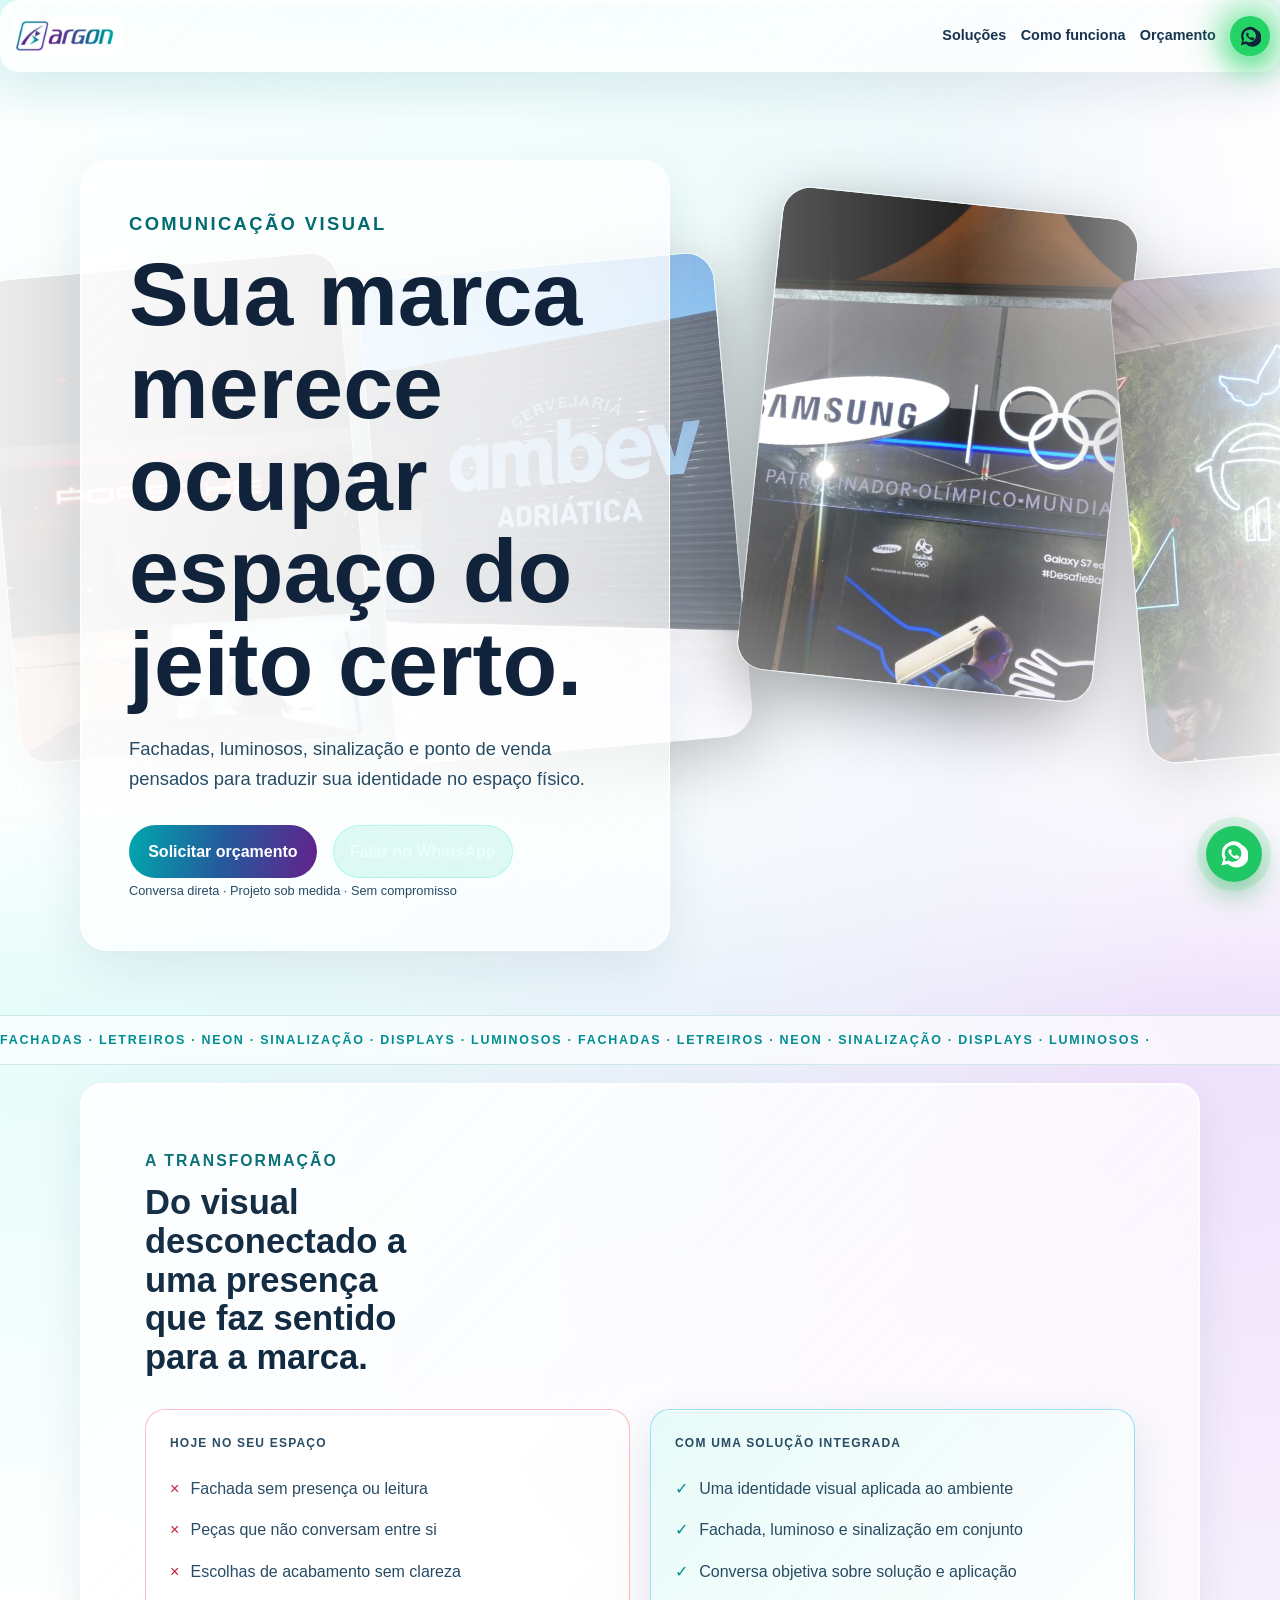
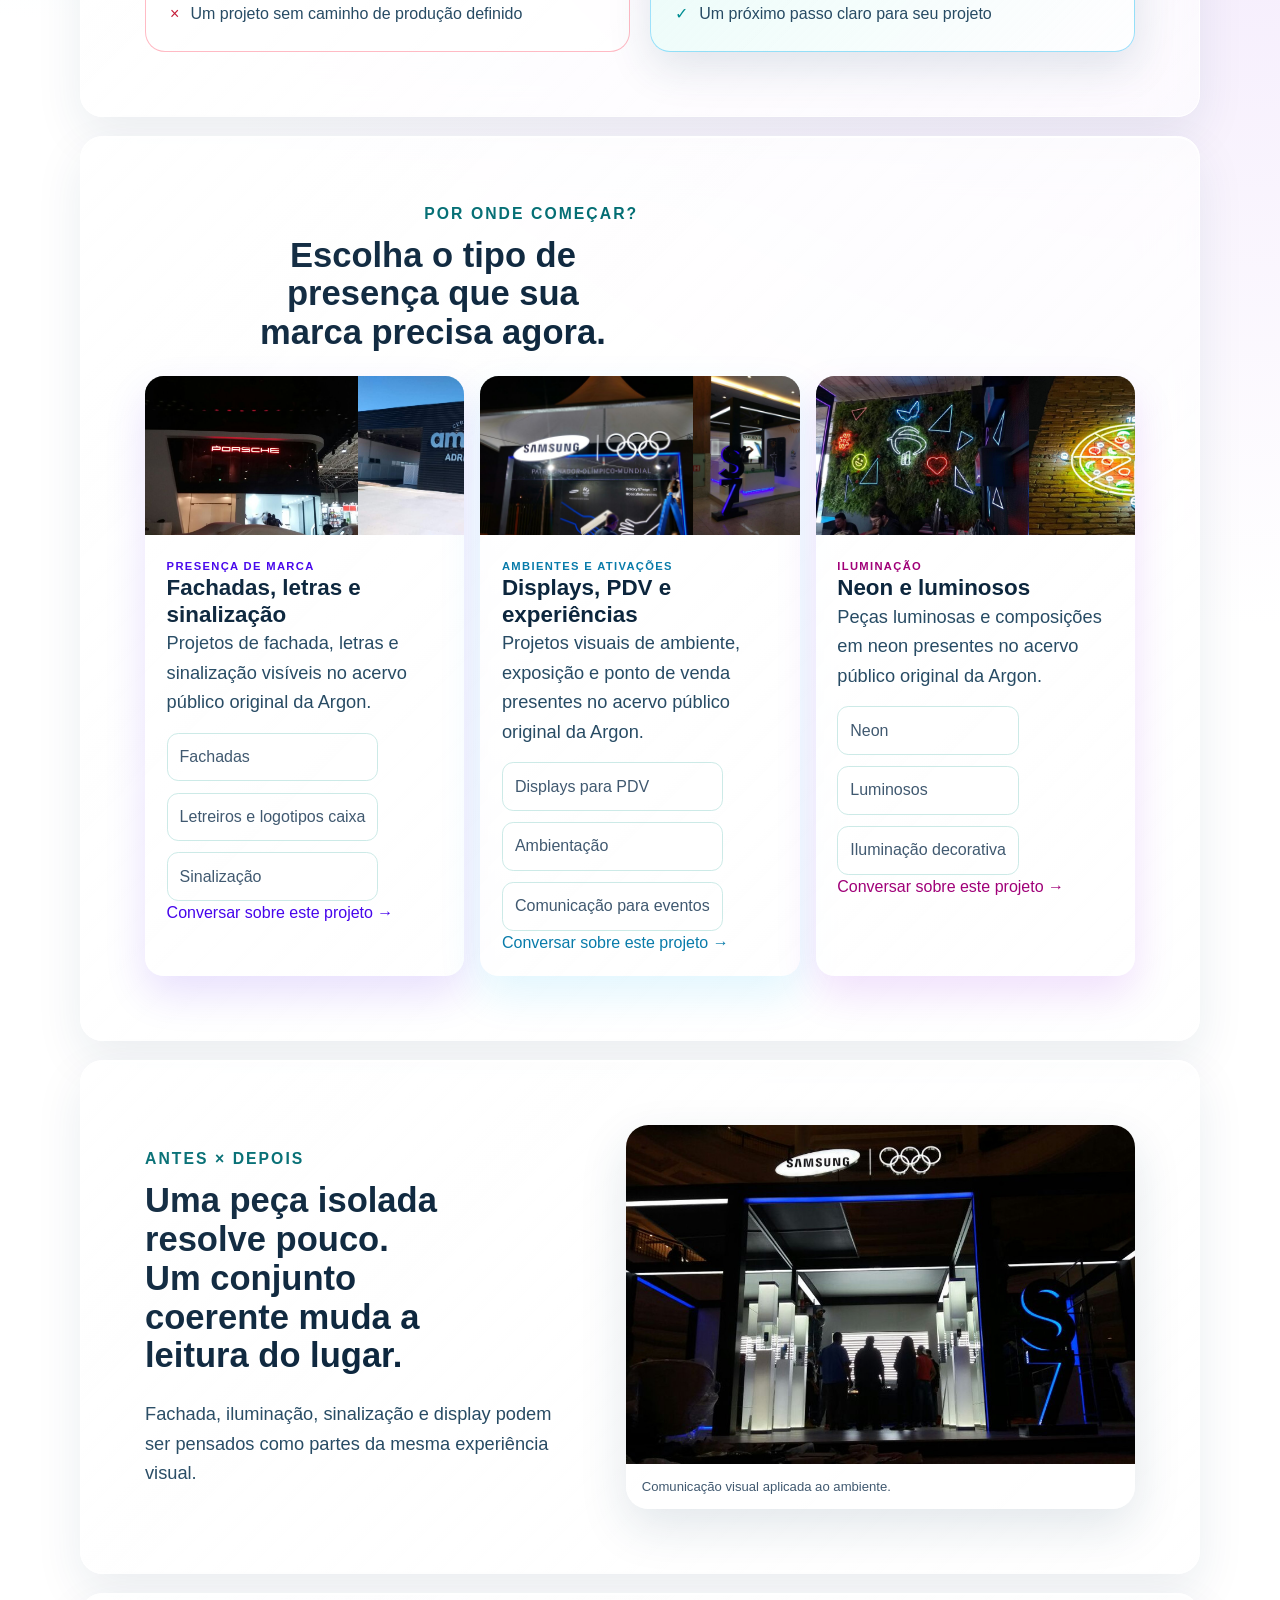
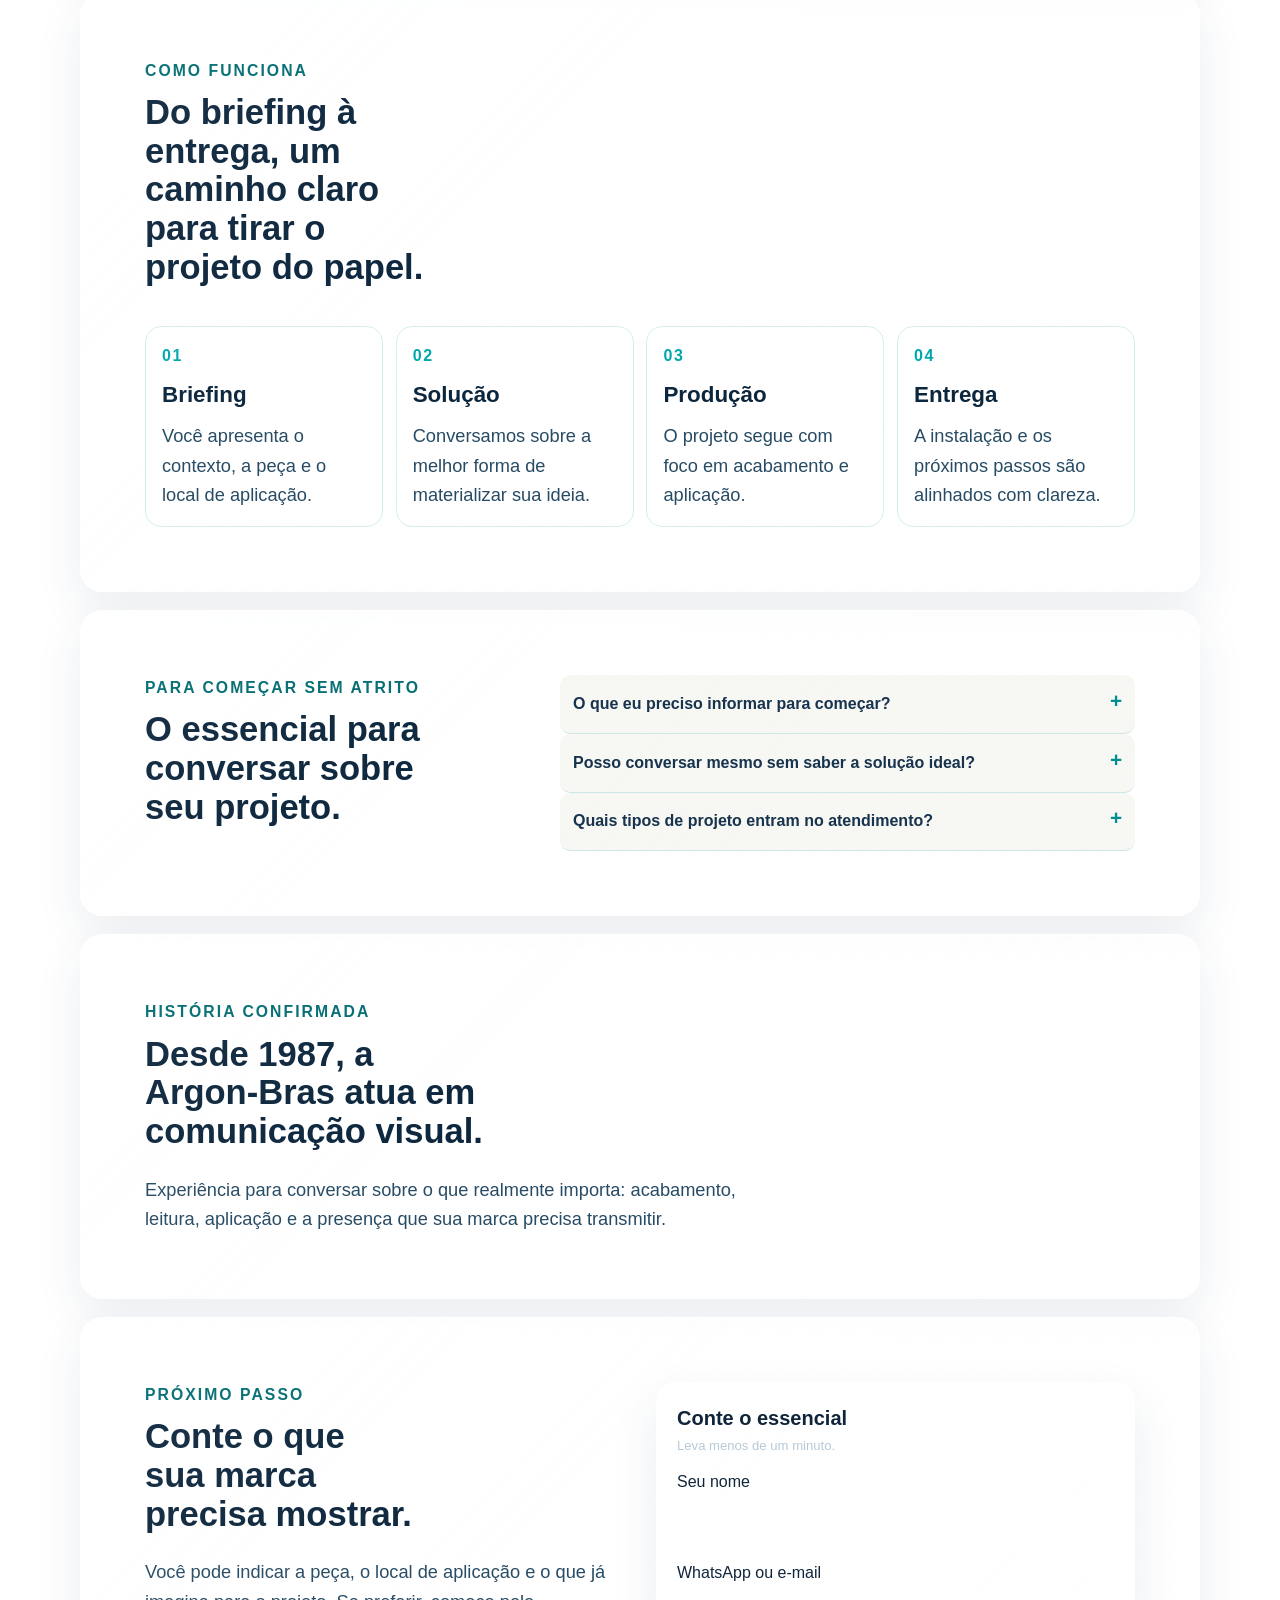
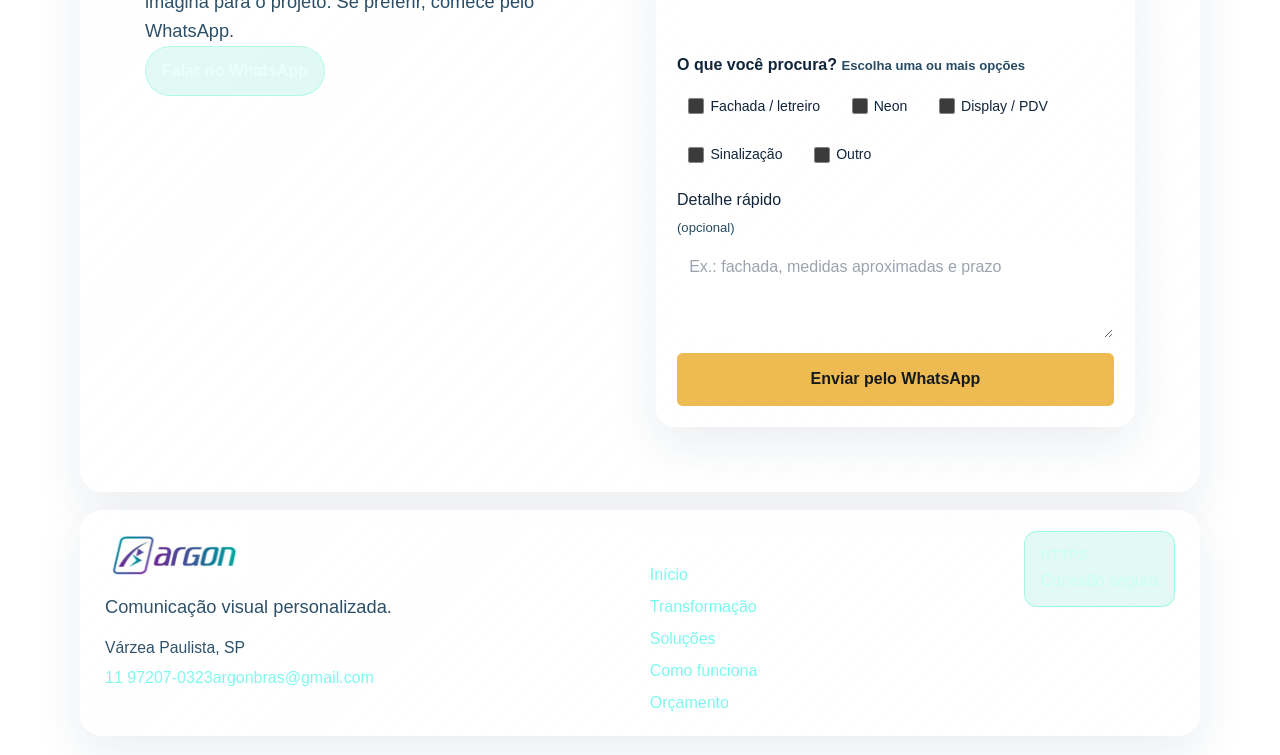
==== commit 1aaa74c1: "fix: apply final mobile navigation and contrast styles" ====
--- a/index.html
+++ b/index.html
@@ -1 +1 @@
-<!DOCTYPE html><html lang="pt-BR"><head><meta charSet="utf-8"/><meta name="viewport" content="width=device-width, initial-scale=1"/><link rel="preload" href="/_next/static/media/1b99372b3eaef0c8-s.p.1gsd1jahc5dg_.woff2" as="font" crossorigin="" type="font/woff2"/><link rel="preload" as="image" href="/images/argon/logo-argon.jpg"/><link rel="preload" as="image" href="/images/argon/source-original/argon-source-10.jpg"/><link rel="preload" as="image" href="/images/argon/source-original/argon-source-13.jpg"/><link rel="stylesheet" href="/_next/static/chunks/39ju-q2_7fki8.css" data-precedence="next"/><link rel="stylesheet" href="/_next/static/chunks/0l-gixul9rl18.css" data-precedence="next"/><link rel="preload" as="script" fetchPriority="low" href="/_next/static/chunks/35z38kbmq6-l3.js"/><script src="/_next/static/chunks/3qq2-ht0wtop6.js" async=""></script><script src="/_next/static/chunks/0yqv-uz4n6beo.js" async=""></script><script src="/_next/static/chunks/2v4o4pqku8zxx.js" async=""></script><script src="/_next/static/chunks/turbopack-27in_mer0hiv_.js" async=""></script><script src="/_next/static/chunks/18jq023pu8p4t.js" async="" crossorigin=""></script><script src="/_next/static/chunks/1r8uksuvl64ul.js" async="" crossorigin=""></script><script src="/_next/static/chunks/34khg3nkuum44.js" async="" crossorigin=""></script><link rel="preload" href="/images/executivo-painel-wall.jpg" as="image" type="image/jpeg"/><meta name="theme-color" content="#090014"/><title>Argon-Bras Luminosos | Comunicação visual personalizada | Loyal Consulting</title><meta name="description" content="Comunicação visual para fachadas, letreiros, neon, luminosos, sinalização e pontos de venda."/><meta name="application-name" content="Loyal Consulting"/><link rel="author" href="https://www.loyalconsulting.com.br"/><meta name="author" content="Loyal Consulting"/><meta name="keywords" content="consultoria de dados,Business Intelligence,Power BI,dashboard,automação de relatórios,integração de dados,indicadores,KPI,planilhas Excel,BI para pequenas e médias empresas"/><meta name="creator" content="Loyal Consulting"/><meta name="robots" content="index, follow"/><meta name="category" content="Business Intelligence"/><link rel="canonical" href="https://hugoloyalconsulting.github.io/argon-bras-lp/"/><meta name="format-detection" content="telephone=no"/><meta property="og:title" content="Argon-Bras Luminosos"/><meta property="og:description" content="Comunicação visual personalizada para o espaço físico."/><meta property="og:url" content="https://hugoloyalconsulting.github.io/argon-bras-lp/"/><meta property="og:site_name" content="Argon-Bras Luminosos"/><meta property="og:locale" content="pt_BR"/><meta property="og:image" content="https://www.loyalconsulting.com.br/images/argon/source-original/argon-source-10.jpg"/><meta property="og:image:width" content="1200"/><meta property="og:image:height" content="630"/><meta property="og:image:alt" content="Projeto de comunicação visual Argon-Bras"/><meta property="og:type" content="website"/><meta name="twitter:card" content="summary_large_image"/><meta name="twitter:title" content="Loyal Consulting | Dashboards automatizados para a sua gestão"/><meta name="twitter:description" content="Juntamos suas planilhas e sistemas em um painel só, que se atualiza sozinho. Dashboards Power BI, automação de relatórios e integração de dados para PMEs."/><meta name="twitter:image" content="https://www.loyalconsulting.com.br/images/dashboard-powerbi-timeline.jpg"/><meta name="next-size-adjust" content=""/><link rel="preload" href="/images/executivo-painel-wall.jpg" as="image" type="image/jpeg"/><script src="/_next/static/chunks/0cz1d0mv5g_q7.js" noModule=""></script></head><body class="outfit_26c98aef-module__xybhNW__variable outfit_12fdcd07-module__Gl27Wq__variable"><div hidden=""><!--$--><!--/$--></div><script type="application/ld+json">{"@context":"https://schema.org","@type":"ProfessionalService","name":"Loyal Consulting","url":"https://www.loyalconsulting.com.br","description":"Consultoria boutique de Business Intelligence: dashboards Power BI, automação de relatórios e integração de dados para pequenas e médias empresas brasileiras.","image":"https://www.loyalconsulting.com.br/images/dashboard-powerbi-timeline.jpg","telephone":"+55-11-95482-4181","email":"hugolealsouza9@gmail.com","address":{"@type":"PostalAddress","addressCountry":"BR"},"areaServed":"BR","priceRange":"$$","sameAs":["https://www.linkedin.com/company/loyal-consulting/"],"makesOffer":[{"@type":"Offer","itemOffered":{"@type":"Service","name":"Dashboards Power BI"}},{"@type":"Offer","itemOffered":{"@type":"Service","name":"Automação de relatórios"}},{"@type":"Offer","itemOffered":{"@type":"Service","name":"Integração de dados"}},{"@type":"Offer","itemOffered":{"@type":"Service","name":"Mentoria e treinamento"}}]}</script><main class="argon-page argon-modern" id="topo"><script type="application/ld+json">{"@context":"https://schema.org","@type":"LocalBusiness","name":"Argon-Bras Luminosos","url":"https://hugoloyalconsulting.github.io/argon-bras-lp/","telephone":"+5511972070323","email":"argonbras@gmail.com","address":{"@type":"PostalAddress","addressLocality":"Várzea Paulista","addressRegion":"SP","addressCountry":"BR"},"image":"https://www.loyalconsulting.com.br/images/argon/source-original/argon-source-10.jpg"}</script><header class="argon-nav glass-panel"><a href="#topo" aria-label="Argon-Bras Luminosos"><img alt="Argon-Bras" width="145" height="49" decoding="async" data-nimg="1" style="color:transparent" src="/images/argon/logo-argon.jpg"/></a><nav aria-label="Navegação principal"><a href="#solucoes">Soluções</a><a href="#processo">Como funciona</a><a href="#orcamento">Orçamento</a><a class="argon-whatsapp-float" href="https://wa.me/5511972070323?text=Ol%C3%A1%2C%20vi%20o%20site%20da%20Argon%20e%20gostaria%20de%20falar%20mais." target="_blank" rel="noopener noreferrer" aria-label="Falar no WhatsApp"><svg viewBox="0 0 24 24" aria-hidden="true"><path d="M19.1 4.9A9.9 9.9 0 0 0 2.3 12c0 1.7.4 3.3 1.2 4.7L2 22l5.5-1.4A9.9 9.9 0 1 0 19.1 4.9Zm-7.2 14a6.9 6.9 0 0 1-3.5-1l-.4-.2-3.3.8.9-3.2-.2-.4a6.9 6.9 0 1 1 6.5 3.9Zm3.8-5.1c-.2-.1-1.2-.6-1.4-.7-.2-.1-.3-.1-.4.1-.1.2-.5.7-.6.8-.1.1-.2.1-.4 0a5.7 5.7 0 0 1-1.7-1 6.3 6.3 0 0 1-1.2-1.5c-.1-.2 0-.3.1-.4l.3-.3c.1-.1.1-.2.2-.3 0-.1 0-.2 0-.3l-.7-1.5c-.2-.4-.4-.3-.5-.3h-.4c-.1 0-.3 0-.5.2-.2.2-.7.7-.7 1.7s.7 2 1 2.2c.1.1 1.6 2.5 3.9 3.5.5.2.9.4 1.2.5.5.2 1 .1 1.4.1.4-.1 1.2-.5 1.4-1 .2-.5.2-.9.1-1 0-.1-.2-.2-.4-.3Z" fill="currentColor"></path></svg></a></nav><div class="argon-mobile-menu"><button type="button" class="argon-mobile-menu-trigger" aria-expanded="false" aria-controls="argon-mobile-bookmarks" aria-label="Abrir menu"><span></span><span></span><span></span></button><nav id="argon-mobile-bookmarks" class="argon-mobile-bookmarks" aria-label="Bookmarks da página" hidden=""><a href="#topo">Início</a><a href="#transformacao">Transformação</a><a href="#solucoes">Soluções</a><a href="#processo">Como funciona</a><a href="#orcamento">Orçamento</a></nav></div></header><a class="argon-whatsapp-persistent" href="https://wa.me/5511972070323?text=Ol%C3%A1%2C%20vi%20o%20site%20da%20Argon%20e%20gostaria%20de%20falar%20mais." target="_blank" rel="noopener noreferrer" aria-label="Falar no WhatsApp"><svg viewBox="0 0 24 24" aria-hidden="true"><path d="M19.1 4.9A9.9 9.9 0 0 0 2.3 12c0 1.7.4 3.3 1.2 4.7L2 22l5.5-1.4A9.9 9.9 0 1 0 19.1 4.9Zm-7.2 14a6.9 6.9 0 0 1-3.5-1l-.4-.2-3.3.8.9-3.2-.2-.4a6.9 6.9 0 1 1 6.5 3.9Zm3.8-5.1c-.2-.1-1.2-.6-1.4-.7-.2-.1-.3-.1-.4.1-.1.2-.5.7-.6.8-.1.1-.2.1-.4 0a5.7 5.7 0 0 1-1.7-1 6.3 6.3 0 0 1-1.2-1.5c-.1-.2 0-.3.1-.4l.3-.3c.1-.1.1-.2.2-.3 0-.1 0-.2 0-.3l-.7-1.5c-.2-.4-.4-.3-.5-.3h-.4c-.1 0-.3 0-.5.2-.2.2-.7.7-.7 1.7s.7 2 1 2.2c.1.1 1.6 2.5 3.9 3.5.5.2.9.4 1.2.5.5.2 1 .1 1.4.1.4-.1 1.2-.5 1.4-1 .2-.5.2-.9.1-1 0-.1-.2-.2-.4-.3Z" fill="currentColor"></path></svg></a><section class="argon-hero argon-shell"><div class="argon-hero-copy glass-panel"><p class="argon-kicker">Comunicação visual</p><h1>Sua marca merece ocupar espaço do jeito certo.</h1><p>Fachadas, luminosos, sinalização e ponto de venda pensados para traduzir sua identidade no espaço físico.</p><div class="argon-actions"><a class="argon-button" href="#orcamento">Solicitar orçamento</a><a class="argon-whatsapp" href="https://wa.me/5511972070323?text=Ol%C3%A1%2C%20vi%20o%20site%20da%20Argon%20e%20gostaria%20de%20falar%20mais." target="_blank" rel="noopener noreferrer">Falar no WhatsApp</a></div><small>Conversa direta · Projeto sob medida · Sem compromisso</small></div><div class="argon-gallery" aria-label="Galeria de projetos Argon-Bras"><div class="argon-gallery-track"><figure class="argon-gallery-item"><img alt="Projeto de comunicação visual da Argon-Bras" width="900" height="600" decoding="async" data-nimg="1" style="color:transparent" src="/images/argon/source-original/argon-source-10.jpg"/></figure><figure class="argon-gallery-item"><img alt="Projeto de comunicação visual da Argon-Bras" width="900" height="600" decoding="async" data-nimg="1" style="color:transparent" src="/images/argon/source-original/argon-source-13.jpg"/></figure><figure class="argon-gallery-item"><img alt="Projeto de comunicação visual da Argon-Bras" loading="lazy" width="900" height="600" decoding="async" data-nimg="1" style="color:transparent" src="/images/argon/source-original/argon-source-12.jpg"/></figure><figure class="argon-gallery-item"><img alt="Projeto de comunicação visual da Argon-Bras" loading="lazy" width="900" height="600" decoding="async" data-nimg="1" style="color:transparent" src="/images/argon/source-original/argon-source-16.jpeg"/></figure><figure class="argon-gallery-item"><img alt="Projeto de comunicação visual da Argon-Bras" loading="lazy" width="900" height="600" decoding="async" data-nimg="1" style="color:transparent" src="/images/argon/source-original/argon-source-20.jpg"/></figure><figure class="argon-gallery-item"><img alt="Projeto de comunicação visual da Argon-Bras" loading="lazy" width="900" height="600" decoding="async" data-nimg="1" style="color:transparent" src="/images/argon/source-original/argon-source-25.jpg"/></figure><figure class="argon-gallery-item"><img alt="Projeto de comunicação visual da Argon-Bras" loading="lazy" width="900" height="600" decoding="async" data-nimg="1" style="color:transparent" src="/images/argon/source-original/argon-source-10.jpg"/></figure><figure class="argon-gallery-item"><img alt="Projeto de comunicação visual da Argon-Bras" loading="lazy" width="900" height="600" decoding="async" data-nimg="1" style="color:transparent" src="/images/argon/source-original/argon-source-13.jpg"/></figure><figure class="argon-gallery-item"><img alt="Projeto de comunicação visual da Argon-Bras" loading="lazy" width="900" height="600" decoding="async" data-nimg="1" style="color:transparent" src="/images/argon/source-original/argon-source-12.jpg"/></figure><figure class="argon-gallery-item"><img alt="Projeto de comunicação visual da Argon-Bras" loading="lazy" width="900" height="600" decoding="async" data-nimg="1" style="color:transparent" src="/images/argon/source-original/argon-source-16.jpeg"/></figure><figure class="argon-gallery-item"><img alt="Projeto de comunicação visual da Argon-Bras" loading="lazy" width="900" height="600" decoding="async" data-nimg="1" style="color:transparent" src="/images/argon/source-original/argon-source-20.jpg"/></figure><figure class="argon-gallery-item"><img alt="Projeto de comunicação visual da Argon-Bras" loading="lazy" width="900" height="600" decoding="async" data-nimg="1" style="color:transparent" src="/images/argon/source-original/argon-source-25.jpg"/></figure></div></div></section><div class="argon-marquee" aria-label="Especialidades Argon-Bras"><div>FACHADAS · LETREIROS · NEON · SINALIZAÇÃO · DISPLAYS · LUMINOSOS · FACHADAS · LETREIROS · NEON · SINALIZAÇÃO · DISPLAYS · LUMINOSOS ·</div></div><section id="transformacao" class="argon-section argon-transform argon-shell"><div class="argon-section-intro"><p class="argon-kicker">A transformação</p><h2>Do visual desconectado a uma presença que faz sentido para a marca.</h2></div><div class="argon-transform-grid"><article class="argon-now"><p>Hoje no seu espaço</p><ul><li><span>×</span>Fachada sem presença ou leitura</li><li><span>×</span>Peças que não conversam entre si</li><li><span>×</span>Escolhas de acabamento sem clareza</li><li><span>×</span>Um projeto sem caminho de produção definido</li></ul></article><article class="argon-later"><p>Com uma solução integrada</p><ul><li><span>✓</span>Uma identidade visual aplicada ao ambiente</li><li><span>✓</span>Fachada, luminoso e sinalização em conjunto</li><li><span>✓</span>Conversa objetiva sobre solução e aplicação</li><li><span>✓</span>Um próximo passo claro para seu projeto</li></ul></article></div></section><section id="solucoes" class="argon-section argon-entry argon-shell"><div class="argon-section-intro"><p class="argon-kicker">Por onde começar?</p><h2>Escolha o tipo de presença que sua marca precisa agora.</h2></div><div class="argon-service-groups"><article class="argon-service-group argon-tone-indigo"><div class="argon-service-image"><div class="argon-service-image-track"><img alt="Projeto Argon-Bras: Fachadas, letras e sinalização" loading="lazy" width="900" height="600" decoding="async" data-nimg="1" style="color:transparent" src="/images/argon/source-original/argon-source-10.jpg"/><img alt="Projeto Argon-Bras: Fachadas, letras e sinalização" loading="lazy" width="900" height="600" decoding="async" data-nimg="1" style="color:transparent" src="/images/argon/source-original/argon-source-13.jpg"/><img alt="Projeto Argon-Bras: Fachadas, letras e sinalização" loading="lazy" width="900" height="600" decoding="async" data-nimg="1" style="color:transparent" src="/images/argon/source-original/argon-source-18.jpg"/><img alt="Projeto Argon-Bras: Fachadas, letras e sinalização" loading="lazy" width="900" height="600" decoding="async" data-nimg="1" style="color:transparent" src="/images/argon/source-original/argon-source-10.jpg"/><img alt="Projeto Argon-Bras: Fachadas, letras e sinalização" loading="lazy" width="900" height="600" decoding="async" data-nimg="1" style="color:transparent" src="/images/argon/source-original/argon-source-13.jpg"/><img alt="Projeto Argon-Bras: Fachadas, letras e sinalização" loading="lazy" width="900" height="600" decoding="async" data-nimg="1" style="color:transparent" src="/images/argon/source-original/argon-source-18.jpg"/></div></div><div class="argon-service-body"><p class="argon-card-eyebrow">Presença de marca</p><h3>Fachadas, letras e sinalização</h3><p>Projetos de fachada, letras e sinalização visíveis no acervo público original da Argon.</p><ul><li>Fachadas</li><li>Letreiros e logotipos caixa</li><li>Sinalização</li></ul><a href="#orcamento">Conversar sobre este projeto →</a></div></article><article class="argon-service-group argon-tone-cyan"><div class="argon-service-image"><div class="argon-service-image-track"><img alt="Projeto Argon-Bras: Displays, PDV e experiências" loading="lazy" width="900" height="600" decoding="async" data-nimg="1" style="color:transparent" src="/images/argon/source-original/argon-source-12.jpg"/><img alt="Projeto Argon-Bras: Displays, PDV e experiências" loading="lazy" width="900" height="600" decoding="async" data-nimg="1" style="color:transparent" src="/images/argon/source-original/argon-source-25.jpg"/><img alt="Projeto Argon-Bras: Displays, PDV e experiências" loading="lazy" width="900" height="600" decoding="async" data-nimg="1" style="color:transparent" src="/images/argon/source-original/argon-source-27.jpg"/><img alt="Projeto Argon-Bras: Displays, PDV e experiências" loading="lazy" width="900" height="600" decoding="async" data-nimg="1" style="color:transparent" src="/images/argon/source-original/argon-source-12.jpg"/><img alt="Projeto Argon-Bras: Displays, PDV e experiências" loading="lazy" width="900" height="600" decoding="async" data-nimg="1" style="color:transparent" src="/images/argon/source-original/argon-source-25.jpg"/><img alt="Projeto Argon-Bras: Displays, PDV e experiências" loading="lazy" width="900" height="600" decoding="async" data-nimg="1" style="color:transparent" src="/images/argon/source-original/argon-source-27.jpg"/></div></div><div class="argon-service-body"><p class="argon-card-eyebrow">Ambientes e ativações</p><h3>Displays, PDV e experiências</h3><p>Projetos visuais de ambiente, exposição e ponto de venda presentes no acervo público original da Argon.</p><ul><li>Displays para PDV</li><li>Ambientação</li><li>Comunicação para eventos</li></ul><a href="#orcamento">Conversar sobre este projeto →</a></div></article><article class="argon-service-group argon-tone-magenta"><div class="argon-service-image"><div class="argon-service-image-track"><img alt="Projeto Argon-Bras: Neon e luminosos" loading="lazy" width="900" height="600" decoding="async" data-nimg="1" style="color:transparent" src="/images/argon/source-original/argon-source-16.jpeg"/><img alt="Projeto Argon-Bras: Neon e luminosos" loading="lazy" width="900" height="600" decoding="async" data-nimg="1" style="color:transparent" src="/images/argon/source-original/argon-source-20.jpg"/><img alt="Projeto Argon-Bras: Neon e luminosos" loading="lazy" width="900" height="600" decoding="async" data-nimg="1" style="color:transparent" src="/images/argon/source-original/argon-source-32.jpg"/><img alt="Projeto Argon-Bras: Neon e luminosos" loading="lazy" width="900" height="600" decoding="async" data-nimg="1" style="color:transparent" src="/images/argon/source-original/argon-source-16.jpeg"/><img alt="Projeto Argon-Bras: Neon e luminosos" loading="lazy" width="900" height="600" decoding="async" data-nimg="1" style="color:transparent" src="/images/argon/source-original/argon-source-20.jpg"/><img alt="Projeto Argon-Bras: Neon e luminosos" loading="lazy" width="900" height="600" decoding="async" data-nimg="1" style="color:transparent" src="/images/argon/source-original/argon-source-32.jpg"/></div></div><div class="argon-service-body"><p class="argon-card-eyebrow">Iluminação</p><h3>Neon e luminosos</h3><p>Peças luminosas e composições em neon presentes no acervo público original da Argon.</p><ul><li>Neon</li><li>Luminosos</li><li>Iluminação decorativa</li></ul><a href="#orcamento">Conversar sobre este projeto →</a></div></article></div></section><section class="argon-section argon-showcase argon-shell"><div><p class="argon-kicker">Antes × Depois</p><h2>Uma peça isolada resolve pouco. Um conjunto coerente muda a leitura do lugar.</h2><p>Fachada, iluminação, sinalização e display podem ser pensados como partes da mesma experiência visual.</p></div><figure><img alt="Exemplo de comunicação visual Argon-Bras" loading="lazy" width="900" height="600" decoding="async" data-nimg="1" style="color:transparent" src="/images/argon/argon-03.jpg"/><figcaption>Comunicação visual aplicada ao ambiente.</figcaption></figure></section><section id="processo" class="argon-section argon-process argon-shell"><div class="argon-section-intro"><p class="argon-kicker">Como funciona</p><h2>Do briefing à entrega, um caminho claro para tirar o projeto do papel.</h2></div><ol><li><span>01</span><h3>Briefing</h3><p>Você apresenta o contexto, a peça e o local de aplicação.</p></li><li><span>02</span><h3>Solução</h3><p>Conversamos sobre a melhor forma de materializar sua ideia.</p></li><li><span>03</span><h3>Produção</h3><p>O projeto segue com foco em acabamento e aplicação.</p></li><li><span>04</span><h3>Entrega</h3><p>A instalação e os próximos passos são alinhados com clareza.</p></li></ol></section><section class="argon-section argon-faq argon-shell" aria-labelledby="faq-title"><div class="argon-section-intro"><p class="argon-kicker">Para começar sem atrito</p><h2 id="faq-title">O essencial para conversar sobre seu projeto.</h2></div><div><details><summary>O que eu preciso informar para começar?</summary><p>Conte qual peça você imagina, onde ela será aplicada e, se houver, medidas, prazo ou referências.</p></details><details><summary>Posso conversar mesmo sem saber a solução ideal?</summary><p>Sim. Você pode descrever o espaço e o objetivo da comunicação visual para iniciar a conversa.</p></details><details><summary>Quais tipos de projeto entram no atendimento?</summary><p>Fachadas, letreiros, luminosos, neon, displays, sinalização e outras necessidades de comunicação visual podem ser apresentadas no briefing.</p></details></div></section><section class="argon-section argon-proof argon-shell"><p class="argon-kicker">História confirmada</p><h2>Desde 1987, a Argon-Bras atua em comunicação visual.</h2><p>Experiência para conversar sobre o que realmente importa: acabamento, leitura, aplicação e a presença que sua marca precisa transmitir.</p></section><section id="orcamento" class="argon-section argon-form-panel argon-shell"><div><p class="argon-kicker">Próximo passo</p><h2>Conte o que sua marca precisa mostrar.</h2><p>Você pode indicar a peça, o local de aplicação e o que já imagina para o projeto. Se preferir, comece pelo WhatsApp.</p><a class="argon-whatsapp" href="https://wa.me/5511972070323?text=Ol%C3%A1%2C%20vi%20o%20site%20da%20Argon%20e%20gostaria%20de%20falar%20mais." target="_blank" rel="noopener noreferrer">Falar no WhatsApp</a></div><form class="argon-form" aria-label="Solicitar orçamento"><div class="argon-form-heading"><strong>Conte o essencial</strong><span>Leva menos de um minuto.</span></div><label>Seu nome<input required="" autoComplete="name" name="name"/></label><label>WhatsApp ou e-mail<input required="" autoComplete="tel" name="contact"/></label><fieldset><legend>O que você procura? <small>Escolha uma ou mais opções</small></legend><div class="argon-service-options"><label><input type="checkbox" name="services" value="Fachada / letreiro"/> <span>Fachada / letreiro</span></label><label><input type="checkbox" name="services" value="Neon"/> <span>Neon</span></label><label><input type="checkbox" name="services" value="Display / PDV"/> <span>Display / PDV</span></label><label><input type="checkbox" name="services" value="Sinalização"/> <span>Sinalização</span></label><label><input type="checkbox" name="services" value="Outro"/> <span>Outro</span></label></div></fieldset><label>Detalhe rápido <small>(opcional)</small><textarea name="project" rows="3" placeholder="Ex.: fachada, medidas aproximadas e prazo"></textarea></label><button type="submit">Enviar pelo WhatsApp</button></form></section><footer class="argon-footer argon-shell"><div><img alt="Argon-Bras" loading="lazy" width="142" height="48" decoding="async" data-nimg="1" style="color:transparent" src="/images/argon/logo-argon.jpg"/><p>Comunicação visual personalizada.</p><p class="argon-location">Várzea Paulista, SP</p><a href="https://wa.me/5511972070323?text=Ol%C3%A1%2C%20vi%20o%20site%20da%20Argon%20e%20gostaria%20de%20falar%20mais." target="_blank" rel="noopener noreferrer">11 97207-0323</a><a href="mailto:argonbras@gmail.com">argonbras@gmail.com</a></div><nav class="argon-sitemap" aria-label="Mapa do site"><strong>Mapa do site</strong><a href="#topo">Início</a><a href="#transformacao">Transformação</a><a href="#solucoes">Soluções</a><a href="#processo">Como funciona</a><a href="#orcamento">Orçamento</a></nav><div class="argon-security" aria-label="Conexão segura HTTPS"><b>HTTPS</b><span>Conexão segura</span></div></footer></main><!--$--><!--/$--><script src="/_next/static/chunks/35z38kbmq6-l3.js" id="_R_" async=""></script><script>(self.__next_f=self.__next_f||[]).push([0])</script><script>self.__next_f.push([1,"1:\"$Sreact.fragment\"\n2:I[39756,[\"/_next/static/chunks/18jq023pu8p4t.js\"],\"default\"]\n3:I[37457,[\"/_next/static/chunks/18jq023pu8p4t.js\"],\"default\"]\n4:I[15831,[\"/_next/static/chunks/1r8uksuvl64ul.js\"],\"SiteTelemetry\"]\n9:I[68027,[],\"default\",1]\n:HL[\"/_next/static/chunks/39ju-q2_7fki8.css\",\"style\"]\n:HL[\"/_next/static/chunks/0l-gixul9rl18.css\",\"style\"]\n:HL[\"/_next/static/media/1b99372b3eaef0c8-s.p.1gsd1jahc5dg_.woff2\",\"font\",{\"crossOrigin\":\"\",\"type\":\"font/woff2\"}]\n:HL[\"/images/executivo-painel-wall.jpg\",\"image\",{\"type\":\"image/jpeg\"}]\n7:X\n0:{\"P\":null,\"c\":[\"\",\"argon\",\"\"],\"q\":\"\",\"i\":false,\"f\":[[[\"\",{\"children\":[\"(pt)\",{\"children\":[\"argon\",{\"children\":[\"__PAGE__\",{},\"$undefined\",\"$undefined\",4608]},\"$undefined\",\"$undefined\",4608]},\"$undefined\",\"$undefined\",4624]},\"$undefined\",\"$undefined\",4624],[[\"$\",\"$1\",\"c\",{\"children\":[null,[\"$\",\"$L2\",null,{\"parallelRouterKey\":\"children\",\"error\":\"$undefined\",\"errorStyles\":\"$undefined\",\"errorScripts\":\"$undefined\",\"template\":[\"$\",\"$L3\",null,{}],\"templateStyles\":\"$undefined\",\"templateScripts\":\"$undefined\",\"notFound\":[[[\"$\",\"title\",null,{\"children\":\"404: This page could not be found.\"}],[\"$\",\"div\",null,{\"style\":{\"fontFamily\":\"system-ui,\\\"Segoe UI\\\",Roboto,Helvetica,Arial,sans-serif,\\\"Apple Color Emoji\\\",\\\"Segoe UI Emoji\\\"\",\"height\":\"100vh\",\"textAlign\":\"center\",\"display\":\"flex\",\"flexDirection\":\"column\",\"alignItems\":\"center\",\"justifyContent\":\"center\"},\"children\":[\"$\",\"div\",null,{\"children\":[[\"$\",\"style\",null,{\"dangerouslySetInnerHTML\":{\"__html\":\"body{color:#000;background:#fff;margin:0}.next-error-h1{border-right:1px solid rgba(0,0,0,.3)}@media (prefers-color-scheme:dark){body{color:#fff;background:#000}.next-error-h1{border-right:1px solid rgba(255,255,255,.3)}}\"}}],[\"$\",\"h1\",null,{\"className\":\"next-error-h1\",\"style\":{\"display\":\"inline-block\",\"margin\":\"0 20px 0 0\",\"padding\":\"0 23px 0 0\",\"fontSize\":24,\"fontWeight\":500,\"verticalAlign\":\"top\",\"lineHeight\":\"49px\"},\"children\":404}],[\"$\",\"div\",null,{\"style\":{\"display\":\"inline-block\"},\"children\":[\"$\",\"h2\",null,{\"style\":{\"fontSize\":14,\"fontWeight\":400,\"lineHeight\":\"49px\",\"margin\":0},\"children\":\"This page could not be found.\"}]}]]}]}]],[]],\"forbidden\":\"$undefined\",\"unauthorized\":\"$undefined\"}]]}],{\"children\":[[\"$\",\"$1\",\"c\",{\"children\":[[[\"$\",\"link\",\"0\",{\"rel\":\"stylesheet\",\"href\":\"/_next/static/chunks/39ju-q2_7fki8.css\",\"precedence\":\"next\",\"crossOrigin\":\"$undefined\",\"nonce\":\"$undefined\"}],[\"$\",\"link\",\"1\",{\"rel\":\"stylesheet\",\"href\":\"/_next/static/chunks/0l-gixul9rl18.css\",\"precedence\":\"next\",\"crossOrigin\":\"$undefined\",\"nonce\":\"$undefined\"}],[\"$\",\"script\",\"script-0\",{\"src\":\"/_next/static/chunks/1r8uksuvl64ul.js\",\"async\":true,\"nonce\":\"$undefined\"}]],[\"$\",\"html\",null,{\"lang\":\"pt-BR\",\"children\":[[\"$\",\"head\",null,{\"children\":[\"$\",\"link\",null,{\"rel\":\"preload\",\"href\":\"/images/executivo-painel-wall.jpg\",\"as\":\"image\",\"type\":\"image/jpeg\"}]}],[\"$\",\"body\",null,{\"className\":\"outfit_26c98aef-module__xybhNW__variable outfit_12fdcd07-module__Gl27Wq__variable\",\"children\":[[\"$\",\"script\",null,{\"type\":\"application/ld+json\",\"dangerouslySetInnerHTML\":{\"__html\":\"{\\\"@context\\\":\\\"https://schema.org\\\",\\\"@type\\\":\\\"ProfessionalService\\\",\\\"name\\\":\\\"Loyal Consulting\\\",\\\"url\\\":\\\"https://www.loyalconsulting.com.br\\\",\\\"description\\\":\\\"Consultoria boutique de Business Intelligence: dashboards Power BI, automação de relatórios e integração de dados para pequenas e médias empresas brasileiras.\\\",\\\"image\\\":\\\"https://www.loyalconsulting.com.br/images/dashboard-powerbi-timeline.jpg\\\",\\\"telephone\\\":\\\"+55-11-95482-4181\\\",\\\"email\\\":\\\"hugolealsouza9@gmail.com\\\",\\\"address\\\":{\\\"@type\\\":\\\"PostalAddress\\\",\\\"addressCountry\\\":\\\"BR\\\"},\\\"areaServed\\\":\\\"BR\\\",\\\"priceRange\\\":\\\"$$\\\",\\\"sameAs\\\":[\\\"https://www.linkedin.com/company/loyal-consulting/\\\"],\\\"makesOffer\\\":[{\\\"@type\\\":\\\"Offer\\\",\\\"itemOffered\\\":{\\\"@type\\\":\\\"Service\\\",\\\"name\\\":\\\"Dashboards Power BI\\\"}},{\\\"@type\\\":\\\"Offer\\\",\\\"itemOffered\\\":{\\\"@type\\\":\\\"Service\\\",\\\"name\\\":\\\"Automação de relatórios\\\"}},{\\\"@type\\\":\\\"Offer\\\",\\\"itemOffered\\\":{\\\"@type\\\":\\\"Service\\\",\\\"name\\\":\\\"Integração de dados\\\"}},{\\\"@type\\\":\\\"Offer\\\",\\\"itemOffered\\\":{\\\"@type\\\":\\\"Service\\\",\\\"name\\\":\\\"Mentoria e treinamento\\\"}}]}\"}}],[\"$\",\"$L4\",null,{}],[null,null],[\"$\",\"$L2\",null,{\"parallelRouterKey\":\"children\",\"error\":\"$undefined\",\"errorStyles\":\"$undefined\",\"errorScripts\":\"$undefined\",\"template\":[\"$\",\"$L3\",null,{}],\"templateStyles\":\"$undefined\",\"templateScripts\":\"$undefined\",\"notFound\":[[[\"$\",\"title\",null,{\"children\":\"404: This page could not be found.\"}],[\"$\",\"div\",null,{\"style\":\"$0:f:0:1:0:props:children:1:props:notFound:0:1:props:style\",\"children\":[\"$\",\"div\",null,{\"children\":[[\"$\",\"style\",null,{\"dangerouslySetInnerHTML\":{\"__html\":\"body{color:#000;background:#fff;margin:0}.next-error-h1{border-right:1px solid rgba(0,0,0,.3)}@media (prefers-color-scheme:dark){body{color:#fff;background:#000}.next-error-h1{border-right:1px solid rgba(255,255,255,.3)}}\"}}],[\"$\",\"h1\",null,{\"className\":\"next-error-h1\",\"style\":\"$0:f:0:1:0:props:children:1:props:notFound:0:1:props:children:props:children:1:props:style\",\"children\":404}],[\"$\",\"div\",null,{\"style\":\"$0:f:0:1:0:props:children:1:props:notFound:0:1:props:children:props:children:2:props:style\",\"children\":[\"$\",\"h2\",null,{\"style\":\"$0:f:0:1:0:props:children:1:props:notFound:0:1:props:children:props:children:2:props:children:props:style\",\"children\":\"This page could not be found.\"}]}]]}]}]],[]],\"forbidden\":\"$undefined\",\"unauthorized\":\"$undefined\"}]]}]]}]]}],{\"children\":[[\"$\",\"$1\",\"c\",{\"children\":[null,[\"$\",\"$L2\",null,{\"parallelRouterKey\":\"children\",\"error\":\"$undefined\",\"errorStyles\":\"$undefined\",\"errorScripts\":\"$undefined\",\"template\":\"$L5\",\"templateStyles\":\"$undefined\",\"templateScripts\":\"$undefined\",\"notFound\":\"$undefined\",\"forbidden\":\"$undefined\",\"unauthorized\":\"$undefined\"}]]}],{\"children\":[\"$L6\",{},null,false,null]},null,false,\"$7\"]},null,false,null]},null,false,\"$7\"],\"$L8\",false]],\"m\":\"$undefined\",\"G\":[\"$9\",[]],\"S\":true,\"h\":null,\"r\":\"$undefined\",\"s\":\"$undefined\",\"a\":\"$undefined\",\"l\":\"$undefined\",\"p\":\"$undefined\",\"d\":\"$undefined\",\"b\":\"XBE8DQcskO-JzZYVO2hGZ\"}\na:I[85437,[\"/_next/static/chunks/1r8uksuvl64ul.js\",\"/_next/static/chunks/34khg3nkuum44.js\"],\"Image\"]\nb:I[35797,[\"/_next/static/chunks/1r8uksuvl64ul.js\",\"/_next/static/chunks/34khg3nkuum44.js\"],\"ArgonMobileMenu\"]\n18:I[97367,[\"/_next/static/chunks/18jq023pu8p4t.js\"],\"ViewportBoundary\"]\n1a:I[97367,[\"/_next/static/chunks/18jq023pu8p4t.js\"],\"MetadataBoundary\"]\n1b:\"$Sreact.suspense\"\n5:[\"$\",\"$L3\",null,{}]\n6:[\"$\",\"$1\",\"c\",{\"children\":[[\"$\",\"main\",null,{\"className\":\"argon-page argon-modern\",\"id\":\"topo\",\"children\":[[\"$\",\"script\",null,{\"type\":\"application/ld+json\",\"dangerouslySetInnerHTML\":{\"__html\":\"{\\\"@context\\\":\\\"https://schema.org\\\",\\\"@type\\\":\\\"LocalBusiness\\\",\\\"name\\\":\\\"Argon-Bras Luminosos\\\",\\\"url\\\":\\\"https://hugoloyalconsulting.github.io/argon-bras-lp/\\\",\\\"telephone\\\":\\\"+5511972070323\\\",\\\"email\\\":\\\"argonbras@gmail.com\\\",\\\"address\\\":{\\\"@type\\\":\\\"PostalAddress\\\",\\\"addressLocality\\\":\\\"Várzea Paulista\\\",\\\"addressRegion\\\":\\\"SP\\\",\\\"addressCountry\\\":\\\"BR\\\"},\\\"image\\\":\\\"https://www.loyalconsulting.com.br/images/argon/source-original/argon-source-10.jpg\\\"}\"}}],[\"$\",\"header\",null,{\"className\":\"argon-nav glass-panel\",\"children\":[[\"$\",\"a\",null,{\"href\":\"#topo\",\"aria-label\":\"Argon-Bras Luminosos\",\"children\":[\"$\",\"$La\",null,{\"src\":\"/images/argon/logo-argon.jpg\",\"alt\":\"Argon-Bras\",\"width\":145,\"height\":49,\"priority\":true}]}],[\"$\",\"nav\",null,{\"aria-label\":\"Navegação principal\",\"children\":[[\"$\",\"a\",null,{\"href\":\"#solucoes\",\"children\":\"Soluções\"}],[\"$\",\"a\",null,{\"href\":\"#processo\",\"children\":\"Como funciona\"}],[\"$\",\"a\",null,{\"href\":\"#orcamento\",\"children\":\"Orçamento\"}],[\"$\",\"a\",null,{\"className\":\"argon-whatsapp-float\",\"href\":\"https://wa.me/5511972070323?text=Ol%C3%A1%2C%20vi%20o%20site%20da%20Argon%20e%20gostaria%20de%20falar%20mais.\",\"target\":\"_blank\",\"rel\":\"noopener noreferrer\",\"aria-label\":\"Falar no WhatsApp\",\"children\":[\"$\",\"svg\",null,{\"viewBox\":\"0 0 24 24\",\"aria-hidden\":\"true\",\"children\":[\"$\",\"path\",null,{\"d\":\"M19.1 4.9A9.9 9.9 0 0 0 2.3 12c0 1.7.4 3.3 1.2 4.7L2 22l5.5-1.4A9.9 9.9 0 1 0 19.1 4.9Zm-7.2 14a6.9 6.9 0 0 1-3.5-1l-.4-.2-3.3.8.9-3.2-.2-.4a6.9 6.9 0 1 1 6.5 3.9Zm3.8-5.1c-.2-.1-1.2-.6-1.4-.7-.2-.1-.3-.1-.4.1-.1.2-.5.7-.6.8-.1.1-.2.1-.4 0a5.7 5.7 0 0 1-1.7-1 6.3 6.3 0 0 1-1.2-1.5c-.1-.2 0-.3.1-.4l.3-.3c.1-.1.1-.2.2-.3 0-.1 0-.2 0-.3l-.7-1.5c-.2-.4-.4-.3-.5-.3h-.4c-.1 0-.3 0-.5.2-.2.2-.7.7-.7 1.7s.7 2 1 2.2c.1.1 1.6 2.5 3.9 3.5.5.2.9.4 1.2.5.5.2 1 .1 1.4.1.4-.1 1.2-.5 1.4-1 .2-.5.2-.9.1-1 0-.1-.2-.2-.4-.3Z\",\"fill\":\"currentColor\"}]}]}]]}],[\"$\",\"$Lb\",null,{}]]}],[\"$\",\"a\",null,{\"className\":\"argon-whatsapp-persistent\",\"href\":\"https://wa.me/5511972070323?text=Ol%C3%A1%2C%20vi%20o%20site%20da%20Argon%20e%20gostaria%20de%20falar%20mais.\",\"target\":\"_blank\",\"rel\":\"noopener noreferrer\",\"aria-label\":\"Falar no WhatsApp\",\"children\":[\"$\",\"svg\",null,{\"viewBox\":\"0 0 24 24\",\"aria-hidden\":\"true\",\"children\":[\"$\",\"path\",null,{\"d\":\"M19.1 4.9A9.9 9.9 0 0 0 2.3 12c0 1.7.4 3.3 1.2 4.7L2 22l5.5-1.4A9.9 9.9 0 1 0 19.1 4.9Zm-7.2 14a6.9 6.9 0 0 1-3.5-1l-.4-.2-3.3.8.9-3.2-.2-.4a6.9 6.9 0 1 1 6.5 3.9Zm3.8-5.1c-.2-.1-1.2-.6-1.4-.7-.2-.1-.3-.1-.4.1-.1.2-.5.7-.6.8-.1.1-.2.1-.4 0a5.7 5.7 0 0 1-1.7-1 6.3 6.3 0 0 1-1.2-1.5c-.1-.2 0-.3.1-.4l.3-.3c.1-.1.1-.2.2-.3 0-.1 0-.2 0-.3l-.7-1.5c-.2-.4-.4-.3-.5-.3h-.4c-.1 0-.3 0-.5.2-.2.2-.7.7-.7 1.7s.7 2 1 2.2c.1.1 1.6 2.5 3.9 3.5.5.2.9.4 1.2.5.5.2 1 .1 1.4.1.4-.1 1.2-.5 1.4-1 .2-.5.2-.9.1-1 0-.1-.2-.2-.4-.3Z\",\"fill\":\"currentColor\"}]}]}],[\"$\",\"section\",null,{\"className\":\"argon-hero argon-shell\",\"children\":[[\"$\",\"div\",null,{\"className\":\"argon-hero-copy glass-panel\",\"children\":[[\"$\",\"p\",null,{\"className\":\"argon-kicker\",\"children\":\"Comunicação visual\"}],[\"$\",\"h1\",null,{\"children\":\"Sua marca merece ocupar espaço do jeito certo.\"}],[\"$\",\"p\",null,{\"children\":\"Fachadas, luminosos, sinalização e ponto de venda pensados para traduzir sua identidade no espaço físico.\"}],[\"$\",\"div\",null,{\"className\":\"argon-actions\",\"children\":[[\"$\",\"a\",null,{\"className\":\"argon-button\",\"href\":\"#orcamento\",\"children\":\"Solicitar orçamento\"}],[\"$\",\"a\",null,{\"className\":\"argon-whatsapp\",\"href\":\"https://wa.me/5511972070323?text=Ol%C3%A1%2C%20vi%20o%20site%20da%20Argon%20e%20gostaria%20de%20falar%20mais.\",\"target\":\"_blank\",\"rel\":\"noopener noreferrer\",\"children\":\"Falar no WhatsApp\"}]]}],[\"$\",\"small\",null,{\"children\":\"Conversa direta · Projeto sob medida · Sem compromisso\"}]]}],[\"$\",\"div\",null,{\"className\":\"argon-gallery\",\"aria-label\":\"Galeria de projetos Argon-Bras\",\"children\":\"$Lc\"}]]}],\"$Ld\",\"$Le\",\"$Lf\",\"$L10\",\"$L11\",\"$L12\",\"$L13\",\"$L14\",\"$L15\"]}],[\"$L16\"],\"$L17\"]}]\n8:[\"$\",\"$1\",\"h\",{\"children\":[null,[\"$\",\"$L18\",null,{\"children\":\"$L19\"}],[\"$\",\"div\",null,{\"hidden\":true,\"children\":[\"$\",\"$L1a\",null,{\"children\":[\"$\",\"$1b\",null,{\"name\":\"Next.Metadata\",\"children\":\"$L1c\"}]}]}],[\"$\",\"meta\",null,{\"name\":\"next-size-adjust\",\"content\":\"\"}]]}]\n20:I[74594,[\"/_next/static/chunks/1r8uksuvl64ul.js\",\"/_next/static/chunks/34khg3nkuum44.js\"],\"ArgonQuoteForm\"]\n21:I[97367,[\"/_next/static/chunks/18jq023pu8p4t.js\"],\"OutletBoundary\"]\n7:C\nc:[\"$\",\"div\",null,{\"className\":\"argon-gallery-track\",\"children\":[[\"$\",\"figure\",\"source-original/argon-source-10.jpg-0\",{\"className\":\"argon-gallery-item\",\"children\":[\"$\",\"$La\",null,{\"src\":\"/images/argon/source-original/argon-source-10.jpg\",\"alt\":\"Projeto de comunicação visual da Argon-Bras\",\"width\":900,\"height\":600,\"priority\":true}]}],[\"$\",\"figure\",\"source-original/argon-source-13.jpg-1\",{\"className\":\"argon-gallery-item\",\"children\":[\"$\",\"$La\",null,{\"src\":\"/images/argon/source-original/argon-source-13.jpg\",\"alt\":\"Projeto de comunicação visual da Argon-Bras\",\"width\":900,\"height\":600,\"priority\":true}]}],[\"$\",\"figure\",\"source-original/argon-source-12.jpg-2\",{\"className\":\"argon-gallery-item\",\"children\":[\"$\",\"$La\",null,{\"src\":\"/images/argon/source-original/argon-source-12.jpg\",\"alt\":\"Projeto de comunicação visual da Argon-Bras\",\"width\":900,\"height\":600,\"priority\":false}]}],[\"$\",\"figure\",\"source-original/argon-source-16.jpeg-3\",{\"className\":\"argon-gallery-item\",\"children\":[\"$\",\"$La\",null,{\"src\":\"/images/argon/source-original/argon-source-16.jpeg\",\"alt\":\"Projeto de comunicação visual da Argon-Bras\",\"width\":900,\"height\":600,\"priority\":false}]}],[\"$\",\"figure\",\"source-original/argon-source-20.jpg-4\",{\"className\":\"argon-gallery-item\",\"children\":[\"$\",\"$La\",null,{\"src\":\"/images/argon/source-original/argon-source-20.jpg\",\"alt\":\"Projeto de comunicação visual da Argon-Bras\",\"width\":900,\"height\":600,\"priority\":false}]}],[\"$\",\"figure\",\"source-original/argon-source-25.jpg-5\",{\"className\":\"argon-gallery-item\",\"children\":[\"$\",\"$La\",null,{\"src\":\"/images/argon/source-original/argon-source-25.jpg\",\"alt\":\"Projeto de comunicação visual da Argon-Bras\",\"width\":900,\"height\":600,\"priority\":false}]}],[\"$\",\"figure\",\"source-original/argon-source-10.jpg-6\",{\"className\":\"argon-gallery-item\",\"children\":[\"$\",\"$La\",null,{\"src\":\"/images/argon/source-original/argon-source-10.jpg\",\"alt\":\"Projeto de comunicação visual da Argon-Bras\",\"width\":900,\"height\":600,\"priority\":false}]}],[\"$\",\"figure\",\"source-original/argon-source-13.jpg-7\",{\"className\":\"argon-gallery-item\",\"children\":[\"$\",\"$La\",null,{\"src\":\"/images/argon/source-original/argon-source-13.jpg\",\"alt\":\"Projeto de comunicação visual da Argon-Bras\",\"width\":900,\"height\":600,\"priority\":false}]}],[\"$\",\"figure\",\"source-original/argon-source-12.jpg-8\",{\"className\":\"argon-gallery-item\",\"children\":[\"$\",\"$La\",null,{\"src\":\"/images/argon/source-original/argon-source-12.jpg\",\"alt\":\"Projeto de comunicação visual da Argon-Bras\",\"width\":900,\"height\":600,\"priority\":false}]}],[\"$\",\"figure\",\"source-original/argon-source-16.jpeg-9\",{\"className\":\"argon-gallery-item\",\"children\":[\"$\",\"$La\",null,{\"src\":\"/images/argon/source-original/argon-source-16.jpeg\",\"alt\":\"Projeto de comunicação visual da Argon-Bras\",\"width\":900,\"height\":600,\"priority\":false}]}],[\"$\",\"figure\",\"source-original/argon-source-20.jpg-10\",{\"className\":\"argon-gallery-item\",\"children\":[\"$\",\"$La\",null,{\"src\":\"/images/argon/source-original/argon-source-20.jpg\",\"alt\":\"Projeto de comunicação visual da Argon-Bras\",\"width\":900,\"height\":600,\"priority\":false}]}],[\"$\",\"figure\",\"source-original/argon-source-25.jpg-11\",{\"className\":\"argon-gallery-item\",\"children\":[\"$\",\"$La\",null,{\"src\":\"/images/argon/source-original/argon-source-25.jpg\",\"alt\":\"Projeto de comunicação visual da Argon-Bras\",\"width\":900,\"height\":600,\"priority\":false}]}]]}]\nd:[\"$\",\"div\",null,{\"className\":\"argon-marquee\",\"aria-label\":\"Especialidades Argon-Bras\",\"children\":[\"$\",\"div\",null,{\"children\":\"FACHADAS · LETREIROS · NEON · SINALIZAÇÃO · DISPLAYS · LUMINOSOS · FACHADAS · LETREIROS · NEON · SINALIZAÇÃO · DISPLAYS · LUMINOSOS ·\"}]}]\ne:[\"$\",\"section\",null,{\"id\":\"transformacao\",\"className\":\"argon-section argon-transform argon-shell\",\"children\":[[\"$\",\"div\",null,{\"className\":\"argon-section-intro\",\"children\":[[\"$\",\"p\",null,{\"className\":\"argon-kicker\",\"children\":\"A transformação\"}],[\"$\",\"h2\",null,{\"children\":\"Do visual desconectado a uma presença que faz sentido para a marca.\"}]]}],[\"$\",\"div\",null,{\"className\":\"argon-transform-grid\",\"children\":[[\"$\",\"article\",null,{\"className\":\"argon-now\",\"children\":[[\"$\",\"p\",null,{\"children\":\"Hoje no seu espaço\"}],[\"$\",\"ul\",null,{\"children\":[[\"$\",\"li\",\"Fachada sem presença ou leitura\",{\"children\":[[\"$\",\"span\",null,{\"children\":\"×\"}],\"Fachada sem presença ou leitura\"]}],[\"$\",\"li\",\"Peças que não conversam entre si\",{\"children\":[[\"$\",\"span\",null,{\"children\":\"×\"}],\"Peças que não conversam entre si\"]}],[\"$\",\"li\",\"Escolhas de acabamento sem clareza\",{\"children\":[[\"$\",\"span\",null,{\"children\":\"×\"}],\"Escolhas de acabamento sem clareza\"]}],[\"$\",\"li\",\"Um projeto sem caminho de produção definido\",{\"children\":[[\"$\",\"span\",null,{\"children\":\"×\"}],\"Um projeto sem caminho de produção definido\"]}]]}]]}],[\"$\",\"article\",null,{\"className\":\"argon-later\",\"children\":[[\"$\",\"p\",null,{\"children\":\"Com uma solução integrada\"}],[\"$\",\"ul\",null,{\"children\":[[\"$\",\"li\",\"Uma identidade visual aplicada ao ambiente\",{\"children\":[[\"$\",\"span\",null,{\"children\":\"✓\"}],\"Uma identidade visual aplicada ao ambiente\"]}],[\"$\",\"li\",\"Fachada, luminoso e sinalização em conjunto\",{\"children\":[[\"$\",\"span\",null,{\"children\":\"✓\"}],\"Fachada, luminoso e sinalização em conjunto\"]}],[\"$\",\"li\",\"Conversa objetiva sobre solução e aplicação\",{\"children\":[[\"$\",\"span\",null,{\"children\":\"✓\"}],\"Conversa objetiva sobre solução e aplicação\"]}],[\"$\",\"li\",\"Um próximo passo claro para seu projeto\",{\"children\":[[\"$\",\"span\",null,{\"children\":\"✓\"}],\"Um próximo passo claro para seu projeto\"]}]]}]]}]]}]]}]\nf:[\"$\",\"section\",null,{\"id\":\"solucoes\",\"className\":\"argon-section argon-entry argon-shell\",\"children\":[[\"$\",\"div\",null,{\"className\":\"argon-section-intro\",\"children\":[[\"$\",\"p\",null,{\"className\":\"argon-kicker\",\"children\":\"Por onde começar?\"}],[\"$\",\"h2\",null,{\"children\":\"Escolha o tipo de presença que sua marca precisa agora.\"}]]}],[\"$\",\"div\",null,{\"className\":\"argon-service-groups\",\"children\":[[\"$\",\"article\",\"Fachadas, letras e sinalização\",{\"className\":\"argon-service-group argon-tone-indigo\",\"children\":[[\"$\",\"div\",null,{\"className\":\"argon-service-image\",\"children\":[\"$\",\"div\",null,{\"className\":\"argon-service-image-track\",\"children\":[[\"$\",\"$La\",\"source-original/argon-source-10.jpg-0\",{\"src\":\"/images/argon/source-original/argon-source-10.jpg\",\"alt\":\"Projeto Argon-Bras: Fachadas, letras e sinalização\",\"width\":900,\"height\":600}],[\"$\",\"$La\",\"source-original/argon-source-13.jpg-1\",{\"src\":\"/images/argon/source-original/argon-source-13.jpg\",\"alt\":\"Projeto Argon-Bras: Fachadas, letras e sinalização\",\"width\":900,\"height\":600}],[\"$\",\"$La\",\"source-original/argon-source-18.jpg-2\",{\"src\":\"/images/argon/source-original/argon-source-18.jpg\",\"alt\":\"Projeto Argon-Bras: Fachadas, letras e sinalização\",\"width\":900,\"height\":600}],[\"$\",\"$La\",\"source-original/argon-source-10.jpg-3\",{\"src\":\"/images/argon/source-original/argon-source-10.jpg\",\"alt\":\"Projeto Argon-Bras: Fachadas, letras e sinalização\",\"width\":900,\"height\":600}],[\"$\",\"$La\",\"source-original/argon-source-13.jpg-4\",{\"src\":\"/images/argon/source-original/argon-source-13.jpg\",\"alt\":\"Projeto Argon-Bras: Fachadas, letras e sinalização\",\"width\":900,\"height\":600}],[\"$\",\"$La\",\"source-original/argon-source-18.jpg-5\",{\"src\":\"/images/argon/source-original/argon-source-18.jpg\",\"alt\":\"Projeto Argon-Bras: Fachadas, letras e sinalização\",\"width\":900,\"height\":600}]]}]}],[\"$\",\"div\",null,{\"className\":\"argon-service-body\",\"children\":[[\"$\",\"p\",null,{\"className\":\"argon-card-eyebrow\",\"children\":\"Presença de marca\"}],[\"$\",\"h3\",null,{\"children\":\"Fachadas, letras e sinalização\"}],[\"$\",\"p\",null,{\"children\":\"Projetos de fachada, letras e sinalização visíveis no acervo público original da Argon.\"}],[\"$\",\"ul\",null,{\"children\":[[\"$\",\"li\",\"Fachadas\",{\"children\":\"Fachadas\"}],[\"$\",\"li\",\"Letreiros e logotipos caixa\",{\"children\":\"Letreiros e logotipos caixa\"}],[\"$\",\"li\",\"Sinalização\",{\"children\":\"Sinalização\"}]]}],[\"$\",\"a\",null,{\"href\":\"#orcamento\",\"children\":\"Conversar sobre este projeto →\"}]]}]]}],[\"$\",\"article\",\"Displays, PDV e experiências\",{\"className\":\"argon-service-group argon-tone-cyan\",\"children\":[[\"$\",\"div\",null,{\"className\":\"argon-service-image\",\"children\":[\"$\",\"div\",null,{\"className\":\"argon-service-image-track\",\"children\":[[\"$\",\"$La\",\"source-original/argon-source-12.jpg-0\",{\"src\":\"/images/argon/source-original/argon-source-12.jpg\",\"alt\":\"Projeto Argon-Bras: Displays, PDV e experiências\",\"width\":900,\"height\":600}],[\"$\",\"$La\",\"source-original/argon-source-25.jpg-1\",{\"src\":\"/images/argon/source-original/argon-source-25.jpg\",\"alt\":\"Projeto Argon-Bras: Displays, PDV e experiências\",\"width\":900,\"height\":600}],[\"$\",\"$La\",\"source-original/argon-source-27.jpg-2\",{\"src\":\"/images/argon/source-original/argon-source-27.jpg\",\"alt\":\"Projeto Argon-Bras: Displays, PDV e experiências\",\"width\":900,\"height\":600}],[\"$\",\"$La\",\"source-original/argon-source-12.jpg-3\",{\"src\":\"/images/argon/source-original/argon-source-12.jpg\",\"alt\":\"Projeto Argon-Bras: Displays, PDV e experiências\",\"width\":900,\"height\":600}],[\"$\",\"$La\",\"source-original/argon-source-25.jpg-4\",{\"src\":\"/images/argon/source-original/argon-source-25.jpg\",\"alt\":\"Projeto Argon-Bras: Displays, PDV e experiências\",\"width\":900,\"height\":600}],[\"$\",\"$La\",\"source-original/argon-source-27.jpg-5\",{\"src\":\"/images/argon/source-original/argon-source-27.jpg\",\"alt\":\"Projeto Argon-Bras: Displays, PDV e experiências\",\"width\":900,\"height\":600}]]}]}],[\"$\",\"div\",null,{\"className\":\"argon-service-body\",\"children\":[[\"$\",\"p\",null,{\"className\":\"argon-card-eyebrow\",\"children\":\"Ambientes e ativações\"}],[\"$\",\"h3\",null,{\"children\":\"Displays, PDV e experiências\"}],[\"$\",\"p\",null,{\"children\":\"Projetos visuais de ambiente, exposição e ponto de venda presentes no acervo público original da Argon.\"}],\"$L1d\",\"$L1e\"]}]]}],\"$L1f\"]}]]}]\n10:[\"$\",\"section\",null,{\"className\":\"argon-section argon-showcase argon-shell\",\"children\":[[\"$\",\"div\",null,{\"children\":[[\"$\",\"p\",null,{\"className\":\"argon-kicker\",\"children\":\"Antes × Depois\"}],[\"$\",\"h2\",null,{\"children\":\"Uma peça isolada resolve pouco. Um conjunto coerente muda a leitura do lugar.\"}],[\"$\",\"p\",null,{\"children\":\"Fachada, iluminação, sinalização e display podem ser pensados como partes da mesma experiência visual.\"}]]}],[\"$\",\"figure\",null,{\"children\":[[\"$\",\"$La\",null,{\"src\":\"/images/argon/argon-03.jpg\",\"alt\":\"Exemplo de comunicação visual Argon-Bras\",\"width\":900,\"height\":600}],[\"$\",\"figcaption\",null,{\"children\":\"Comunicação visual aplicada ao ambiente.\"}]]}]]}]\n11:[\"$\",\"section\",null,{\"id\":\"processo\",\"className\":\"argon-section argon-process argon-shell\",\"children\":[[\"$\",\"div\",null,{\"className\":\"argon-section-intro\",\"children\":[[\"$\",\"p\",null,{\"className\":\"argon-kicker\",\"children\":\"Como funciona\"}],[\"$\",\"h2\",null,{\"children\":\"Do briefing à entrega, um caminho claro para tirar o projeto do papel.\"}]]}],[\"$\",\"ol\",null,{\"children\":[[\"$\",\"li\",\"01\",{\"children\":[[\"$\",\"span\",null,{\"children\":\"01\"}],[\"$\",\"h3\",null,{\"children\":\"Briefing\"}],[\"$\",\"p\",null,{\"children\":\"Você apresenta o contexto, a peça e o local de aplicação.\"}]]}],[\"$\",\"li\",\"02\",{\"children\":[[\"$\",\"span\",null,{\"children\":\"02\"}],[\"$\",\"h3\",null,{\"children\":\"Solução\"}],[\"$\",\"p\",null,{\"children\":\"Conversamos sobre a melhor forma de materializar sua ideia.\"}]]}],[\"$\",\"li\",\"03\",{\"children\":[[\"$\",\"span\",null,{\"children\":\"03\"}],[\"$\",\"h3\",null,{\"children\":\"Produção\"}],[\"$\",\"p\",null,{\"children\":\"O projeto segue com foco em acabamento e aplicação.\"}]]}],[\"$\",\"li\",\"04\",{\"children\":[[\"$\",\"span\",null,{\"children\":\"04\"}],[\"$\",\"h3\",null,{\"children\":\"Entrega\"}],[\"$\",\"p\",null,{\"children\":\"A instalação e os próximos passos são alinhados com clareza.\"}]]}]]}]]}]\n12:[\"$\",\"section\",null,{\"className\":\"argon-section argon-faq argon-shell\",\"aria-labelledby\":\"faq-title\",\"children\":[[\"$\",\"div\",null,{\"className\":\"argon-section-intro\",\"children\":[[\"$\",\"p\",null,{\"className\":\"argon-kicker\",\"children\":\"Para começar sem atrito\"}],[\"$\",\"h2\",null,{\"id\":\"faq-title\",\"children\":\"O essencial para conversar sobre seu projeto.\"}]]}],[\"$\",\"div\",null,{\"children\":[[\"$\",\"details\",\"O que eu preciso informar para começar?\",{\"children\":[[\"$\",\"summary\",null,{\"children\":\"O que eu preciso informar para começar?\"}],[\"$\",\"p\",null,{\"children\":\"Conte qual peça você imagina, onde ela será aplicada e, se houver, medidas, prazo ou referências.\"}]]}],[\"$\",\"details\",\"Posso conversar mesmo sem saber a solução ideal?\",{\"children\":[[\"$\",\"summary\",null,{\"children\":\"Posso conversar mesmo sem saber a solução ideal?\"}],[\"$\",\"p\",null,{\"children\":\"Sim. Você pode descrever o espaço e o objetivo da comunicação visual para iniciar a conversa.\"}]]}],[\"$\",\"details\",\"Quais tipos de projeto entram no atendimento?\",{\"children\":[[\"$\",\"summary\",null,{\"children\":\"Quais tipos de projeto entram no atendimento?\"}],[\"$\",\"p\",null,{\"children\":\"Fachadas, letreiros, luminosos, neon, displays, sinalização e outras necessidades de comunicação visual podem ser apresentadas no briefing.\"}]]}]]}]]}]\n13:[\"$\",\"section\",null,{\"className\":\"argon-section argon-proof argon-shell\",\"children\":[[\"$\",\"p\",null,{\"className\":\"argon-kicker\",\"children\":\"História confirmada\"}],[\"$\",\"h2\",null,{\"children\":\"Desde 1987, a Argon-Bras atua em comunicação visual.\"}],[\"$\",\"p\",null,{\"children\":\"Experiência para conversar sobre o que realmente importa: acabamento, leitura, aplicação e a presença que sua marca precisa transmitir.\"}]]}]\n14:[\"$\",\"section\",null,{\"id\":\"orcamento\",\"className\":\"argon-section argon-form-panel argon-shell\",\"children\":[[\"$\",\"div\",null,{\"children\":[[\"$\",\"p\",null,{\"className\":\"argon-kicker\",\"children\":\"Próximo passo\"}],[\"$\",\"h2\",null,{\"children\":\"Conte o que sua marca precisa mostrar.\"}],[\"$\",\"p\",null,{\"children\":\"Você pode indicar a peça, o local de aplicação e o que já imagina para o projeto. Se preferir, comece pelo WhatsApp.\"}],[\"$\",\"a\",null,{\"className\":\"argon-whatsapp\",\"href\":\"https://wa.me/5511972070323?text=Ol%C3%A1%2C%20vi%20o%20site%20da%20Argon%20e%20gostaria%20de%20falar%20mais.\",\"target\":\"_blank\",\"rel\":\"noopener noreferrer\",\"children\":\"Falar no WhatsApp\"}]]}],[\"$\",\"$L20\",null,{}]]}]\n15:[\"$\",\"footer\",null,{\"className\":\"argon-footer argon-shell\",\"children\":[[\"$\",\"div\",null,{\"children\":[[\"$\",\"$La\",null,{\"src\":\"/images/argon/logo-argon.jpg\",\"alt\":\"Argon-Bras\",\"width\":142,\"height\":48}],[\"$\",\"p\",null,{\"children\":\"Comunicação visual personalizada.\"}],[\"$\",\"p\",null,{\"className\":\"argon-location\",\"children\":\"Várzea Paulista, SP\"}],[\"$\",\"a\",null,{\"href\":\"https://wa.me/5511972070323?text=Ol%C3%A1%2C%20vi%20o%20site%20da%20Argon%20e%20gostaria%20de%20falar%20mais.\",\"target\":\"_blank\",\"rel\":\"noopener noreferrer\",\"children\":\"11 97207-0323\"}],[\"$\",\"a\",null,{\"href\":\"mailto:argonbras@gmail.com\",\"children\":\"argonbras@gmail.com\"}]]}],[\"$\",\"nav\",null,{\"className\":\"argon-sitemap\",\"aria-label\":\"Mapa do site\",\"children\":[[\"$\",\"strong\",null,{\"children\":\"Mapa do site\"}],[\"$\",\"a\",null,{\"href\":\"#topo\",\"children\":\"Início\"}],[\"$\",\"a\",null,{\"href\":\"#transformacao\",\"children\":\"Transformação\"}],[\"$\",\"a\",null,{\"href\":\"#solucoes\",\"children\":\"Soluções\"}],[\"$\",\"a\",null,{\"href\":\"#processo\",\"children\":\"Como funciona\"}],[\"$\",\"a\",null,{\"href\":\"#orcamento\",\"children\":\"Orçamento\"}]]}],[\"$\",\"div\",null,{\"className\":\"argon-security\",\"aria-label\":\"Conexão segura HTTPS\",\"children\":[[\"$\",\"b\",null,{\"children\":\"HTTPS\"}],[\"$\",\"span\",null,{\"children\":\"Conexão segura\"}]]}]]}]\n16:[\"$\",\"script\",\"script-0\",{\"src\":\"/_next/static/chunks/34khg3nkuum44.js\",\"async\":true,\"nonce\":\"$undefined\"}]\n17:[\"$\",\"$L21\",null,{\"children\":[\"$\",\"$1b\",null,{\"name\":\"Next.MetadataOutlet\",\"children\":\"$@22\"}]}]\n1d:[\"$\",\"ul\",null,{\"children\":[[\"$\",\"li\",\"Displays para PDV\",{\"children\":\"Displays para PDV\"}],[\"$\",\"li\",\"Ambientação\",{\"children\":\"Ambientação\"}],[\"$\",\"li\",\"Comunicação para eventos\",{\"children\":\"Comunicação para eventos\"}]]}]\n1e:[\"$\",\"a\",null,{\"href\":\"#orcamento\",\"children\":\"Conversar sobre este projeto →\"}]\n1f:[\"$\",\"article\",\"Neon e luminosos\",{\"className\":\"argon-service-group argon-tone-magenta\",\"children\":[[\"$\",\"div\",null,{\"className\":\"argon-service-image\",\"children\":[\"$\",\"div\",null,{\"className\":\"argon-service-image-track\",\"children\":[[\"$\",\"$La\",\"source-original/argon-source-16.jpeg-0\",{\"src\":\"/images/argon/source-original/argon-source-16.jpeg\",\"alt\":\"Projeto Argon-Bras: Neon e luminosos\",\"width\":900,\"height\":600}],[\"$\",\"$La\",\"source-original/argon-source-20.jpg-1\",{\"src\":\"/images/argon/source-original/argon-source-20.jpg\",\"alt\":\"Projeto Argon-Bras: Neon e luminosos\",\"width\":900,\"height\":600}],[\"$\",\"$La\",\"source-original/argon-source-32.jpg-2\",{\"src\":\"/images/argon/source-original/argon-source-32.jpg\",\"alt\":\"Projeto Argon-Bras: Neon e luminosos\",\"width\":900,\"height\":600}],[\"$\",\"$La\",\"source-original/argon-source-16.jpeg-3\",{\"src\":\"/images/argon/source-original/argon-source-16.jpeg\",\"alt\":\"Projeto Argon-Bras: Neon e luminosos\",\"width\":900,\"height\":600}],[\"$\",\"$La\",\"source-original/argon-source-20.jpg-4\",{\"src\":\"/images/argon/source-original/argon-source-20.jpg\",\"alt\":\"Projeto Argon-Bras: Neon e luminosos\",\"width\":900,\"height\":600}],[\"$\",\"$La\",\"source-original/argon-source-32.jpg-5\",{\"src\":\"/images/argon/source-original/argon-source-32.jpg\",\"alt\":\"Projeto Argon-Bras: Neon e luminosos\",\"width\":900,\"height\":600}]]}]}],[\"$\",\"div\",null,{\"className\":\"argon-service-body\",\"children\":[[\"$\",\"p\",null,{\"className\":\"argon-card-eyebrow\",\"children\":\"Iluminação\"}],[\"$\",\"h3\",null,{\"children\":\"Neon e luminosos\"}],[\"$\",\"p\",null,{\"children\":\"Peças luminosas e composições em neon presentes no acervo público original da Argon.\"}],[\"$\",\"ul\",null,{\"children\":[[\"$\",\"li\",\"Neon\",{\"children\":\"Neon\"}],[\"$\",\"li\",\"Luminosos\",{\"children\":\"Luminosos\"}],[\"$\",\"li\",\"Iluminação decorativa\",{\"children\":\"Iluminação decorativa\"}]]}],[\"$\",\"a\",null,{\"href\":\"#orcamento\",\"children\":\"Conversar sobre este projeto →\"}]]}]]}]\n19:[[\"$\",\"meta\",\"0\",{\"charSet\":\"utf-8\"}],[\"$\",\"meta\",\"1\",{\"name\":\"viewport\",\"content\":\"width=device-width, initial-scale=1\"}],[\"$\",\"meta\",\"2\",{\"name\":\"theme-color\",\"content\":\"#090014\"}]]\n1c:[[\"$\",\"title\",\"0\",{\"children\":\"Argon-Bras Luminosos | Comunicação visual personalizada | Loyal Consulting\"}],[\"$\",\"meta\",\"1\",{\"name\":\"description\",\"content\":\"Comunicação visual para fachadas, letreiros, neon, luminosos, sinalização e pontos de venda.\"}],[\"$\",\"meta\",\"2\",{\"name\":\"application-name\",\"content\":\"Loyal Consulting\"}],[\"$\",\"link\",\"3\",{\"rel\":\"author\",\"href\":\"https://www.loyalconsulting.com.br\"}],[\"$\",\"meta\",\"4\",{\"name\":\"author\",\"content\":\"Loyal Consulting\"}],[\"$\",\"meta\",\"5\",{\"name\":\"keywords\",\"content\":\"consultoria de dados,Business Intelligence,Power BI,dashboard,automação de relatórios,integração de dados,indicadores,KPI,planilhas Excel,BI para pequenas e médias empresas\"}],[\"$\",\"meta\",\"6\",{\"name\":\"creator\",\"content\":\"Loyal Consulting\"}],[\"$\",\"meta\",\"7\",{\"name\":\"robots\",\"content\":\"index, follow\"}],[\"$\",\"meta\",\"8\",{\"name\":\"category\",\"content\":\"Business Intelligence\"}],[\"$\",\"link\",\"9\",{\"rel\":\"canonical\",\"href\":\"https://hugoloyalconsulting.github.io/argon-bras-lp/\"}],[\"$\",\"meta\",\"10\",{\"name\":\"format-detection\",\"content\":\"telephone=no\"}],[\"$\",\"meta\",\"11\",{\"property\":\"og:title\",\"content\":\"Argon-Bras Luminosos\"}],[\"$\",\"meta\",\"12\",{\"property\":\"og:description\",\"content\":\"Comunicação visual personalizada para o espaço físico.\"}],[\"$\",\"meta\",\"13\",{\"property\":\"og:url\",\"content\":\"https://hugoloyalconsulting.github.io/argon-bras-lp/\"}],[\"$\",\"meta\",\"14\",{\"property\":\"og:site_name\",\"content\":\"Argon-Bras Luminosos\"}],[\"$\",\"meta\",\"15\",{\"property\":\"og:locale\",\"content\":\"pt_BR\"}],[\"$\",\"meta\",\"16\",{\"property\":\"og:image\",\"content\":\"https://www.loyalconsulting.com.br/images/argon/source-original/argon-source-10.jpg\"}],[\"$\",\"meta\",\"17\",{\"property\":\"og:image:width\",\"content\":\"1200\"}],[\"$\",\"meta\",\"18\",{\"property\":\"og:image:height\",\"content\":\"630\"}],[\"$\",\"meta\",\"19\",{\"property\":\"og:image:alt\",\"content\":\"Projeto de comunicação visual Argon-Bras\"}],[\"$\",\"meta\",\"20\",{\"property\":\"og:type\",\"content\":\"website\"}],[\"$\",\"meta\",\"21\",{\"name\":\"twitter:card\",\"content\":\"summary_large_image\"}],[\"$\",\"meta\",\"22\",{\"name\":\"twitter:title\",\"content\":\"Loyal Consulting | Dashboards automatizados para a sua gestão\"}],[\"$\",\"meta\",\"23\",{\"name\":\"twitter:description\",\"content\":\"Juntamos suas planilhas e sistemas em um painel só, que se atualiza sozinho. Dashboards Power BI, automação de relatórios e integração de dados para PMEs.\"}],[\"$\",\"meta\",\"24\",{\"name\":\"twitter:image\",\"content\":\"https://www.loyalconsulting.com.br/images/dashboard-powerbi-timeline.jpg\"}]]\n22:null\n"])</script></body></html>+<!DOCTYPE html><html lang="pt-BR"><head><meta charSet="utf-8"/><meta name="viewport" content="width=device-width, initial-scale=1"/><link rel="preload" href="/_next/static/media/1b99372b3eaef0c8-s.p.1gsd1jahc5dg_.woff2" as="font" crossorigin="" type="font/woff2"/><link rel="preload" as="image" href="/images/argon/logo-argon.jpg"/><link rel="preload" as="image" href="/images/argon/source-original/argon-source-10.jpg"/><link rel="preload" as="image" href="/images/argon/source-original/argon-source-13.jpg"/><link rel="stylesheet" href="/_next/static/chunks/3u_1km2gjdd-9.css" data-precedence="next"/><link rel="stylesheet" href="/_next/static/chunks/39ju-q2_7fki8.css" data-precedence="next"/><link rel="stylesheet" href="/_next/static/chunks/0l-gixul9rl18.css" data-precedence="next"/><link rel="preload" as="script" fetchPriority="low" href="/_next/static/chunks/35z38kbmq6-l3.js"/><script src="/_next/static/chunks/3qq2-ht0wtop6.js" async=""></script><script src="/_next/static/chunks/0yqv-uz4n6beo.js" async=""></script><script src="/_next/static/chunks/2v4o4pqku8zxx.js" async=""></script><script src="/_next/static/chunks/turbopack-27in_mer0hiv_.js" async=""></script><script src="/_next/static/chunks/18jq023pu8p4t.js" async="" crossorigin=""></script><script src="/_next/static/chunks/1r8uksuvl64ul.js" async="" crossorigin=""></script><script src="/_next/static/chunks/34khg3nkuum44.js" async="" crossorigin=""></script><link rel="preload" href="/images/executivo-painel-wall.jpg" as="image" type="image/jpeg"/><meta name="theme-color" content="#090014"/><title>Argon-Bras Luminosos | Comunicação visual personalizada | Loyal Consulting</title><meta name="description" content="Comunicação visual para fachadas, letreiros, neon, luminosos, sinalização e pontos de venda."/><meta name="application-name" content="Loyal Consulting"/><link rel="author" href="https://www.loyalconsulting.com.br"/><meta name="author" content="Loyal Consulting"/><meta name="keywords" content="consultoria de dados,Business Intelligence,Power BI,dashboard,automação de relatórios,integração de dados,indicadores,KPI,planilhas Excel,BI para pequenas e médias empresas"/><meta name="creator" content="Loyal Consulting"/><meta name="robots" content="index, follow"/><meta name="category" content="Business Intelligence"/><link rel="canonical" href="https://hugoloyalconsulting.github.io/argon-bras-lp/"/><meta name="format-detection" content="telephone=no"/><meta property="og:title" content="Argon-Bras Luminosos"/><meta property="og:description" content="Comunicação visual personalizada para o espaço físico."/><meta property="og:url" content="https://hugoloyalconsulting.github.io/argon-bras-lp/"/><meta property="og:site_name" content="Argon-Bras Luminosos"/><meta property="og:locale" content="pt_BR"/><meta property="og:image" content="https://www.loyalconsulting.com.br/images/argon/source-original/argon-source-10.jpg"/><meta property="og:image:width" content="1200"/><meta property="og:image:height" content="630"/><meta property="og:image:alt" content="Projeto de comunicação visual Argon-Bras"/><meta property="og:type" content="website"/><meta name="twitter:card" content="summary_large_image"/><meta name="twitter:title" content="Loyal Consulting | Dashboards automatizados para a sua gestão"/><meta name="twitter:description" content="Juntamos suas planilhas e sistemas em um painel só, que se atualiza sozinho. Dashboards Power BI, automação de relatórios e integração de dados para PMEs."/><meta name="twitter:image" content="https://www.loyalconsulting.com.br/images/dashboard-powerbi-timeline.jpg"/><meta name="next-size-adjust" content=""/><link rel="preload" href="/images/executivo-painel-wall.jpg" as="image" type="image/jpeg"/><script src="/_next/static/chunks/0cz1d0mv5g_q7.js" noModule=""></script></head><body class="outfit_26c98aef-module__xybhNW__variable outfit_12fdcd07-module__Gl27Wq__variable"><div hidden=""><!--$--><!--/$--></div><script type="application/ld+json">{"@context":"https://schema.org","@type":"ProfessionalService","name":"Loyal Consulting","url":"https://www.loyalconsulting.com.br","description":"Consultoria boutique de Business Intelligence: dashboards Power BI, automação de relatórios e integração de dados para pequenas e médias empresas brasileiras.","image":"https://www.loyalconsulting.com.br/images/dashboard-powerbi-timeline.jpg","telephone":"+55-11-95482-4181","email":"hugolealsouza9@gmail.com","address":{"@type":"PostalAddress","addressCountry":"BR"},"areaServed":"BR","priceRange":"$$","sameAs":["https://www.linkedin.com/company/loyal-consulting/"],"makesOffer":[{"@type":"Offer","itemOffered":{"@type":"Service","name":"Dashboards Power BI"}},{"@type":"Offer","itemOffered":{"@type":"Service","name":"Automação de relatórios"}},{"@type":"Offer","itemOffered":{"@type":"Service","name":"Integração de dados"}},{"@type":"Offer","itemOffered":{"@type":"Service","name":"Mentoria e treinamento"}}]}</script><main class="argon-page argon-modern" id="topo"><script type="application/ld+json">{"@context":"https://schema.org","@type":"LocalBusiness","name":"Argon-Bras Luminosos","url":"https://hugoloyalconsulting.github.io/argon-bras-lp/","telephone":"+5511972070323","email":"argonbras@gmail.com","address":{"@type":"PostalAddress","addressLocality":"Várzea Paulista","addressRegion":"SP","addressCountry":"BR"},"image":"https://www.loyalconsulting.com.br/images/argon/source-original/argon-source-10.jpg"}</script><header class="argon-nav glass-panel"><a href="#topo" aria-label="Argon-Bras Luminosos"><img alt="Argon-Bras" width="145" height="49" decoding="async" data-nimg="1" style="color:transparent" src="/images/argon/logo-argon.jpg"/></a><nav aria-label="Navegação principal"><a href="#solucoes">Soluções</a><a href="#processo">Como funciona</a><a href="#orcamento">Orçamento</a><a class="argon-whatsapp-float" href="https://wa.me/5511972070323?text=Ol%C3%A1%2C%20vi%20o%20site%20da%20Argon%20e%20gostaria%20de%20falar%20mais." target="_blank" rel="noopener noreferrer" aria-label="Falar no WhatsApp"><svg viewBox="0 0 24 24" aria-hidden="true"><path d="M19.1 4.9A9.9 9.9 0 0 0 2.3 12c0 1.7.4 3.3 1.2 4.7L2 22l5.5-1.4A9.9 9.9 0 1 0 19.1 4.9Zm-7.2 14a6.9 6.9 0 0 1-3.5-1l-.4-.2-3.3.8.9-3.2-.2-.4a6.9 6.9 0 1 1 6.5 3.9Zm3.8-5.1c-.2-.1-1.2-.6-1.4-.7-.2-.1-.3-.1-.4.1-.1.2-.5.7-.6.8-.1.1-.2.1-.4 0a5.7 5.7 0 0 1-1.7-1 6.3 6.3 0 0 1-1.2-1.5c-.1-.2 0-.3.1-.4l.3-.3c.1-.1.1-.2.2-.3 0-.1 0-.2 0-.3l-.7-1.5c-.2-.4-.4-.3-.5-.3h-.4c-.1 0-.3 0-.5.2-.2.2-.7.7-.7 1.7s.7 2 1 2.2c.1.1 1.6 2.5 3.9 3.5.5.2.9.4 1.2.5.5.2 1 .1 1.4.1.4-.1 1.2-.5 1.4-1 .2-.5.2-.9.1-1 0-.1-.2-.2-.4-.3Z" fill="currentColor"></path></svg></a></nav><div class="argon-mobile-menu"><button type="button" class="argon-mobile-menu-trigger" aria-expanded="false" aria-controls="argon-mobile-bookmarks" aria-label="Abrir menu"><span></span><span></span><span></span></button><nav id="argon-mobile-bookmarks" class="argon-mobile-bookmarks" aria-label="Bookmarks da página" hidden=""><a href="#topo">Início</a><a href="#transformacao">Transformação</a><a href="#solucoes">Soluções</a><a href="#processo">Como funciona</a><a href="#orcamento">Orçamento</a></nav></div></header><a class="argon-whatsapp-persistent" href="https://wa.me/5511972070323?text=Ol%C3%A1%2C%20vi%20o%20site%20da%20Argon%20e%20gostaria%20de%20falar%20mais." target="_blank" rel="noopener noreferrer" aria-label="Falar no WhatsApp"><svg viewBox="0 0 24 24" aria-hidden="true"><path d="M19.1 4.9A9.9 9.9 0 0 0 2.3 12c0 1.7.4 3.3 1.2 4.7L2 22l5.5-1.4A9.9 9.9 0 1 0 19.1 4.9Zm-7.2 14a6.9 6.9 0 0 1-3.5-1l-.4-.2-3.3.8.9-3.2-.2-.4a6.9 6.9 0 1 1 6.5 3.9Zm3.8-5.1c-.2-.1-1.2-.6-1.4-.7-.2-.1-.3-.1-.4.1-.1.2-.5.7-.6.8-.1.1-.2.1-.4 0a5.7 5.7 0 0 1-1.7-1 6.3 6.3 0 0 1-1.2-1.5c-.1-.2 0-.3.1-.4l.3-.3c.1-.1.1-.2.2-.3 0-.1 0-.2 0-.3l-.7-1.5c-.2-.4-.4-.3-.5-.3h-.4c-.1 0-.3 0-.5.2-.2.2-.7.7-.7 1.7s.7 2 1 2.2c.1.1 1.6 2.5 3.9 3.5.5.2.9.4 1.2.5.5.2 1 .1 1.4.1.4-.1 1.2-.5 1.4-1 .2-.5.2-.9.1-1 0-.1-.2-.2-.4-.3Z" fill="currentColor"></path></svg></a><section class="argon-hero argon-shell"><div class="argon-hero-copy glass-panel"><p class="argon-kicker">Comunicação visual</p><h1>Sua marca merece ocupar espaço do jeito certo.</h1><p>Fachadas, luminosos, sinalização e ponto de venda pensados para traduzir sua identidade no espaço físico.</p><div class="argon-actions"><a class="argon-button" href="#orcamento">Solicitar orçamento</a><a class="argon-whatsapp" href="https://wa.me/5511972070323?text=Ol%C3%A1%2C%20vi%20o%20site%20da%20Argon%20e%20gostaria%20de%20falar%20mais." target="_blank" rel="noopener noreferrer">Falar no WhatsApp</a></div><small>Conversa direta · Projeto sob medida · Sem compromisso</small></div><div class="argon-gallery" aria-label="Galeria de projetos Argon-Bras"><div class="argon-gallery-track"><figure class="argon-gallery-item"><img alt="Projeto de comunicação visual da Argon-Bras" width="900" height="600" decoding="async" data-nimg="1" style="color:transparent" src="/images/argon/source-original/argon-source-10.jpg"/></figure><figure class="argon-gallery-item"><img alt="Projeto de comunicação visual da Argon-Bras" width="900" height="600" decoding="async" data-nimg="1" style="color:transparent" src="/images/argon/source-original/argon-source-13.jpg"/></figure><figure class="argon-gallery-item"><img alt="Projeto de comunicação visual da Argon-Bras" loading="lazy" width="900" height="600" decoding="async" data-nimg="1" style="color:transparent" src="/images/argon/source-original/argon-source-12.jpg"/></figure><figure class="argon-gallery-item"><img alt="Projeto de comunicação visual da Argon-Bras" loading="lazy" width="900" height="600" decoding="async" data-nimg="1" style="color:transparent" src="/images/argon/source-original/argon-source-16.jpeg"/></figure><figure class="argon-gallery-item"><img alt="Projeto de comunicação visual da Argon-Bras" loading="lazy" width="900" height="600" decoding="async" data-nimg="1" style="color:transparent" src="/images/argon/source-original/argon-source-20.jpg"/></figure><figure class="argon-gallery-item"><img alt="Projeto de comunicação visual da Argon-Bras" loading="lazy" width="900" height="600" decoding="async" data-nimg="1" style="color:transparent" src="/images/argon/source-original/argon-source-25.jpg"/></figure><figure class="argon-gallery-item"><img alt="Projeto de comunicação visual da Argon-Bras" loading="lazy" width="900" height="600" decoding="async" data-nimg="1" style="color:transparent" src="/images/argon/source-original/argon-source-10.jpg"/></figure><figure class="argon-gallery-item"><img alt="Projeto de comunicação visual da Argon-Bras" loading="lazy" width="900" height="600" decoding="async" data-nimg="1" style="color:transparent" src="/images/argon/source-original/argon-source-13.jpg"/></figure><figure class="argon-gallery-item"><img alt="Projeto de comunicação visual da Argon-Bras" loading="lazy" width="900" height="600" decoding="async" data-nimg="1" style="color:transparent" src="/images/argon/source-original/argon-source-12.jpg"/></figure><figure class="argon-gallery-item"><img alt="Projeto de comunicação visual da Argon-Bras" loading="lazy" width="900" height="600" decoding="async" data-nimg="1" style="color:transparent" src="/images/argon/source-original/argon-source-16.jpeg"/></figure><figure class="argon-gallery-item"><img alt="Projeto de comunicação visual da Argon-Bras" loading="lazy" width="900" height="600" decoding="async" data-nimg="1" style="color:transparent" src="/images/argon/source-original/argon-source-20.jpg"/></figure><figure class="argon-gallery-item"><img alt="Projeto de comunicação visual da Argon-Bras" loading="lazy" width="900" height="600" decoding="async" data-nimg="1" style="color:transparent" src="/images/argon/source-original/argon-source-25.jpg"/></figure></div></div></section><div class="argon-marquee" aria-label="Especialidades Argon-Bras"><div>FACHADAS · LETREIROS · NEON · SINALIZAÇÃO · DISPLAYS · LUMINOSOS · FACHADAS · LETREIROS · NEON · SINALIZAÇÃO · DISPLAYS · LUMINOSOS ·</div></div><section id="transformacao" class="argon-section argon-transform argon-shell"><div class="argon-section-intro"><p class="argon-kicker">A transformação</p><h2>Do visual desconectado a uma presença que faz sentido para a marca.</h2></div><div class="argon-transform-grid"><article class="argon-now"><p>Hoje no seu espaço</p><ul><li><span>×</span>Fachada sem presença ou leitura</li><li><span>×</span>Peças que não conversam entre si</li><li><span>×</span>Escolhas de acabamento sem clareza</li><li><span>×</span>Um projeto sem caminho de produção definido</li></ul></article><article class="argon-later"><p>Com uma solução integrada</p><ul><li><span>✓</span>Uma identidade visual aplicada ao ambiente</li><li><span>✓</span>Fachada, luminoso e sinalização em conjunto</li><li><span>✓</span>Conversa objetiva sobre solução e aplicação</li><li><span>✓</span>Um próximo passo claro para seu projeto</li></ul></article></div></section><section id="solucoes" class="argon-section argon-entry argon-shell"><div class="argon-section-intro"><p class="argon-kicker">Por onde começar?</p><h2>Escolha o tipo de presença que sua marca precisa agora.</h2></div><div class="argon-service-groups"><article class="argon-service-group argon-tone-indigo"><div class="argon-service-image"><div class="argon-service-image-track"><img alt="Projeto Argon-Bras: Fachadas, letras e sinalização" loading="lazy" width="900" height="600" decoding="async" data-nimg="1" style="color:transparent" src="/images/argon/source-original/argon-source-10.jpg"/><img alt="Projeto Argon-Bras: Fachadas, letras e sinalização" loading="lazy" width="900" height="600" decoding="async" data-nimg="1" style="color:transparent" src="/images/argon/source-original/argon-source-13.jpg"/><img alt="Projeto Argon-Bras: Fachadas, letras e sinalização" loading="lazy" width="900" height="600" decoding="async" data-nimg="1" style="color:transparent" src="/images/argon/source-original/argon-source-18.jpg"/><img alt="Projeto Argon-Bras: Fachadas, letras e sinalização" loading="lazy" width="900" height="600" decoding="async" data-nimg="1" style="color:transparent" src="/images/argon/source-original/argon-source-10.jpg"/><img alt="Projeto Argon-Bras: Fachadas, letras e sinalização" loading="lazy" width="900" height="600" decoding="async" data-nimg="1" style="color:transparent" src="/images/argon/source-original/argon-source-13.jpg"/><img alt="Projeto Argon-Bras: Fachadas, letras e sinalização" loading="lazy" width="900" height="600" decoding="async" data-nimg="1" style="color:transparent" src="/images/argon/source-original/argon-source-18.jpg"/></div></div><div class="argon-service-body"><p class="argon-card-eyebrow">Presença de marca</p><h3>Fachadas, letras e sinalização</h3><p>Projetos de fachada, letras e sinalização visíveis no acervo público original da Argon.</p><ul><li>Fachadas</li><li>Letreiros e logotipos caixa</li><li>Sinalização</li></ul><a href="#orcamento">Conversar sobre este projeto →</a></div></article><article class="argon-service-group argon-tone-cyan"><div class="argon-service-image"><div class="argon-service-image-track"><img alt="Projeto Argon-Bras: Displays, PDV e experiências" loading="lazy" width="900" height="600" decoding="async" data-nimg="1" style="color:transparent" src="/images/argon/source-original/argon-source-12.jpg"/><img alt="Projeto Argon-Bras: Displays, PDV e experiências" loading="lazy" width="900" height="600" decoding="async" data-nimg="1" style="color:transparent" src="/images/argon/source-original/argon-source-25.jpg"/><img alt="Projeto Argon-Bras: Displays, PDV e experiências" loading="lazy" width="900" height="600" decoding="async" data-nimg="1" style="color:transparent" src="/images/argon/source-original/argon-source-27.jpg"/><img alt="Projeto Argon-Bras: Displays, PDV e experiências" loading="lazy" width="900" height="600" decoding="async" data-nimg="1" style="color:transparent" src="/images/argon/source-original/argon-source-12.jpg"/><img alt="Projeto Argon-Bras: Displays, PDV e experiências" loading="lazy" width="900" height="600" decoding="async" data-nimg="1" style="color:transparent" src="/images/argon/source-original/argon-source-25.jpg"/><img alt="Projeto Argon-Bras: Displays, PDV e experiências" loading="lazy" width="900" height="600" decoding="async" data-nimg="1" style="color:transparent" src="/images/argon/source-original/argon-source-27.jpg"/></div></div><div class="argon-service-body"><p class="argon-card-eyebrow">Ambientes e ativações</p><h3>Displays, PDV e experiências</h3><p>Projetos visuais de ambiente, exposição e ponto de venda presentes no acervo público original da Argon.</p><ul><li>Displays para PDV</li><li>Ambientação</li><li>Comunicação para eventos</li></ul><a href="#orcamento">Conversar sobre este projeto →</a></div></article><article class="argon-service-group argon-tone-magenta"><div class="argon-service-image"><div class="argon-service-image-track"><img alt="Projeto Argon-Bras: Neon e luminosos" loading="lazy" width="900" height="600" decoding="async" data-nimg="1" style="color:transparent" src="/images/argon/source-original/argon-source-16.jpeg"/><img alt="Projeto Argon-Bras: Neon e luminosos" loading="lazy" width="900" height="600" decoding="async" data-nimg="1" style="color:transparent" src="/images/argon/source-original/argon-source-20.jpg"/><img alt="Projeto Argon-Bras: Neon e luminosos" loading="lazy" width="900" height="600" decoding="async" data-nimg="1" style="color:transparent" src="/images/argon/source-original/argon-source-32.jpg"/><img alt="Projeto Argon-Bras: Neon e luminosos" loading="lazy" width="900" height="600" decoding="async" data-nimg="1" style="color:transparent" src="/images/argon/source-original/argon-source-16.jpeg"/><img alt="Projeto Argon-Bras: Neon e luminosos" loading="lazy" width="900" height="600" decoding="async" data-nimg="1" style="color:transparent" src="/images/argon/source-original/argon-source-20.jpg"/><img alt="Projeto Argon-Bras: Neon e luminosos" loading="lazy" width="900" height="600" decoding="async" data-nimg="1" style="color:transparent" src="/images/argon/source-original/argon-source-32.jpg"/></div></div><div class="argon-service-body"><p class="argon-card-eyebrow">Iluminação</p><h3>Neon e luminosos</h3><p>Peças luminosas e composições em neon presentes no acervo público original da Argon.</p><ul><li>Neon</li><li>Luminosos</li><li>Iluminação decorativa</li></ul><a href="#orcamento">Conversar sobre este projeto →</a></div></article></div></section><section class="argon-section argon-showcase argon-shell"><div><p class="argon-kicker">Antes × Depois</p><h2>Uma peça isolada resolve pouco. Um conjunto coerente muda a leitura do lugar.</h2><p>Fachada, iluminação, sinalização e display podem ser pensados como partes da mesma experiência visual.</p></div><figure><img alt="Exemplo de comunicação visual Argon-Bras" loading="lazy" width="900" height="600" decoding="async" data-nimg="1" style="color:transparent" src="/images/argon/argon-03.jpg"/><figcaption>Comunicação visual aplicada ao ambiente.</figcaption></figure></section><section id="processo" class="argon-section argon-process argon-shell"><div class="argon-section-intro"><p class="argon-kicker">Como funciona</p><h2>Do briefing à entrega, um caminho claro para tirar o projeto do papel.</h2></div><ol><li><span>01</span><h3>Briefing</h3><p>Você apresenta o contexto, a peça e o local de aplicação.</p></li><li><span>02</span><h3>Solução</h3><p>Conversamos sobre a melhor forma de materializar sua ideia.</p></li><li><span>03</span><h3>Produção</h3><p>O projeto segue com foco em acabamento e aplicação.</p></li><li><span>04</span><h3>Entrega</h3><p>A instalação e os próximos passos são alinhados com clareza.</p></li></ol></section><section class="argon-section argon-faq argon-shell" aria-labelledby="faq-title"><div class="argon-section-intro"><p class="argon-kicker">Para começar sem atrito</p><h2 id="faq-title">O essencial para conversar sobre seu projeto.</h2></div><div><details><summary>O que eu preciso informar para começar?</summary><p>Conte qual peça você imagina, onde ela será aplicada e, se houver, medidas, prazo ou referências.</p></details><details><summary>Posso conversar mesmo sem saber a solução ideal?</summary><p>Sim. Você pode descrever o espaço e o objetivo da comunicação visual para iniciar a conversa.</p></details><details><summary>Quais tipos de projeto entram no atendimento?</summary><p>Fachadas, letreiros, luminosos, neon, displays, sinalização e outras necessidades de comunicação visual podem ser apresentadas no briefing.</p></details></div></section><section class="argon-section argon-proof argon-shell"><p class="argon-kicker">História confirmada</p><h2>Desde 1987, a Argon-Bras atua em comunicação visual.</h2><p>Experiência para conversar sobre o que realmente importa: acabamento, leitura, aplicação e a presença que sua marca precisa transmitir.</p></section><section id="orcamento" class="argon-section argon-form-panel argon-shell"><div><p class="argon-kicker">Próximo passo</p><h2>Conte o que sua marca precisa mostrar.</h2><p>Você pode indicar a peça, o local de aplicação e o que já imagina para o projeto. Se preferir, comece pelo WhatsApp.</p><a class="argon-whatsapp" href="https://wa.me/5511972070323?text=Ol%C3%A1%2C%20vi%20o%20site%20da%20Argon%20e%20gostaria%20de%20falar%20mais." target="_blank" rel="noopener noreferrer">Falar no WhatsApp</a></div><form class="argon-form" aria-label="Solicitar orçamento"><div class="argon-form-heading"><strong>Conte o essencial</strong><span>Leva menos de um minuto.</span></div><label>Seu nome<input required="" autoComplete="name" name="name"/></label><label>WhatsApp ou e-mail<input required="" autoComplete="tel" name="contact"/></label><fieldset><legend>O que você procura? <small>Escolha uma ou mais opções</small></legend><div class="argon-service-options"><label><input type="checkbox" name="services" value="Fachada / letreiro"/> <span>Fachada / letreiro</span></label><label><input type="checkbox" name="services" value="Neon"/> <span>Neon</span></label><label><input type="checkbox" name="services" value="Display / PDV"/> <span>Display / PDV</span></label><label><input type="checkbox" name="services" value="Sinalização"/> <span>Sinalização</span></label><label><input type="checkbox" name="services" value="Outro"/> <span>Outro</span></label></div></fieldset><label>Detalhe rápido <small>(opcional)</small><textarea name="project" rows="3" placeholder="Ex.: fachada, medidas aproximadas e prazo"></textarea></label><button type="submit">Enviar pelo WhatsApp</button></form></section><footer class="argon-footer argon-shell"><div><img alt="Argon-Bras" loading="lazy" width="142" height="48" decoding="async" data-nimg="1" style="color:transparent" src="/images/argon/logo-argon.jpg"/><p>Comunicação visual personalizada.</p><p class="argon-location">Várzea Paulista, SP</p><a href="https://wa.me/5511972070323?text=Ol%C3%A1%2C%20vi%20o%20site%20da%20Argon%20e%20gostaria%20de%20falar%20mais." target="_blank" rel="noopener noreferrer">11 97207-0323</a><a href="mailto:argonbras@gmail.com">argonbras@gmail.com</a></div><nav class="argon-sitemap" aria-label="Mapa do site"><strong>Mapa do site</strong><a href="#topo">Início</a><a href="#transformacao">Transformação</a><a href="#solucoes">Soluções</a><a href="#processo">Como funciona</a><a href="#orcamento">Orçamento</a></nav><div class="argon-security" aria-label="Conexão segura HTTPS"><b>HTTPS</b><span>Conexão segura</span></div></footer></main><!--$--><!--/$--><script src="/_next/static/chunks/35z38kbmq6-l3.js" id="_R_" async=""></script><script>(self.__next_f=self.__next_f||[]).push([0])</script><script>self.__next_f.push([1,"1:\"$Sreact.fragment\"\n2:I[39756,[\"/_next/static/chunks/18jq023pu8p4t.js\"],\"default\"]\n3:I[37457,[\"/_next/static/chunks/18jq023pu8p4t.js\"],\"default\"]\n4:I[15831,[\"/_next/static/chunks/1r8uksuvl64ul.js\"],\"SiteTelemetry\"]\n9:I[68027,[],\"default\",1]\n:HL[\"/_next/static/chunks/3u_1km2gjdd-9.css\",\"style\"]\n:HL[\"/_next/static/chunks/39ju-q2_7fki8.css\",\"style\"]\n:HL[\"/_next/static/chunks/0l-gixul9rl18.css\",\"style\"]\n:HL[\"/_next/static/media/1b99372b3eaef0c8-s.p.1gsd1jahc5dg_.woff2\",\"font\",{\"crossOrigin\":\"\",\"type\":\"font/woff2\"}]\n:HL[\"/images/executivo-painel-wall.jpg\",\"image\",{\"type\":\"image/jpeg\"}]\n7:X\n0:{\"P\":null,\"c\":[\"\",\"argon\",\"\"],\"q\":\"\",\"i\":false,\"f\":[[[\"\",{\"children\":[\"(pt)\",{\"children\":[\"argon\",{\"children\":[\"__PAGE__\",{},\"$undefined\",\"$undefined\",4608]},\"$undefined\",\"$undefined\",4608]},\"$undefined\",\"$undefined\",4624]},\"$undefined\",\"$undefined\",4624],[[\"$\",\"$1\",\"c\",{\"children\":[null,[\"$\",\"$L2\",null,{\"parallelRouterKey\":\"children\",\"error\":\"$undefined\",\"errorStyles\":\"$undefined\",\"errorScripts\":\"$undefined\",\"template\":[\"$\",\"$L3\",null,{}],\"templateStyles\":\"$undefined\",\"templateScripts\":\"$undefined\",\"notFound\":[[[\"$\",\"title\",null,{\"children\":\"404: This page could not be found.\"}],[\"$\",\"div\",null,{\"style\":{\"fontFamily\":\"system-ui,\\\"Segoe UI\\\",Roboto,Helvetica,Arial,sans-serif,\\\"Apple Color Emoji\\\",\\\"Segoe UI Emoji\\\"\",\"height\":\"100vh\",\"textAlign\":\"center\",\"display\":\"flex\",\"flexDirection\":\"column\",\"alignItems\":\"center\",\"justifyContent\":\"center\"},\"children\":[\"$\",\"div\",null,{\"children\":[[\"$\",\"style\",null,{\"dangerouslySetInnerHTML\":{\"__html\":\"body{color:#000;background:#fff;margin:0}.next-error-h1{border-right:1px solid rgba(0,0,0,.3)}@media (prefers-color-scheme:dark){body{color:#fff;background:#000}.next-error-h1{border-right:1px solid rgba(255,255,255,.3)}}\"}}],[\"$\",\"h1\",null,{\"className\":\"next-error-h1\",\"style\":{\"display\":\"inline-block\",\"margin\":\"0 20px 0 0\",\"padding\":\"0 23px 0 0\",\"fontSize\":24,\"fontWeight\":500,\"verticalAlign\":\"top\",\"lineHeight\":\"49px\"},\"children\":404}],[\"$\",\"div\",null,{\"style\":{\"display\":\"inline-block\"},\"children\":[\"$\",\"h2\",null,{\"style\":{\"fontSize\":14,\"fontWeight\":400,\"lineHeight\":\"49px\",\"margin\":0},\"children\":\"This page could not be found.\"}]}]]}]}]],[]],\"forbidden\":\"$undefined\",\"unauthorized\":\"$undefined\"}]]}],{\"children\":[[\"$\",\"$1\",\"c\",{\"children\":[[[\"$\",\"link\",\"0\",{\"rel\":\"stylesheet\",\"href\":\"/_next/static/chunks/3u_1km2gjdd-9.css\",\"precedence\":\"next\",\"crossOrigin\":\"$undefined\",\"nonce\":\"$undefined\"}],[\"$\",\"link\",\"1\",{\"rel\":\"stylesheet\",\"href\":\"/_next/static/chunks/39ju-q2_7fki8.css\",\"precedence\":\"next\",\"crossOrigin\":\"$undefined\",\"nonce\":\"$undefined\"}],[\"$\",\"link\",\"2\",{\"rel\":\"stylesheet\",\"href\":\"/_next/static/chunks/0l-gixul9rl18.css\",\"precedence\":\"next\",\"crossOrigin\":\"$undefined\",\"nonce\":\"$undefined\"}],[\"$\",\"script\",\"script-0\",{\"src\":\"/_next/static/chunks/1r8uksuvl64ul.js\",\"async\":true,\"nonce\":\"$undefined\"}]],[\"$\",\"html\",null,{\"lang\":\"pt-BR\",\"children\":[[\"$\",\"head\",null,{\"children\":[\"$\",\"link\",null,{\"rel\":\"preload\",\"href\":\"/images/executivo-painel-wall.jpg\",\"as\":\"image\",\"type\":\"image/jpeg\"}]}],[\"$\",\"body\",null,{\"className\":\"outfit_26c98aef-module__xybhNW__variable outfit_12fdcd07-module__Gl27Wq__variable\",\"children\":[[\"$\",\"script\",null,{\"type\":\"application/ld+json\",\"dangerouslySetInnerHTML\":{\"__html\":\"{\\\"@context\\\":\\\"https://schema.org\\\",\\\"@type\\\":\\\"ProfessionalService\\\",\\\"name\\\":\\\"Loyal Consulting\\\",\\\"url\\\":\\\"https://www.loyalconsulting.com.br\\\",\\\"description\\\":\\\"Consultoria boutique de Business Intelligence: dashboards Power BI, automação de relatórios e integração de dados para pequenas e médias empresas brasileiras.\\\",\\\"image\\\":\\\"https://www.loyalconsulting.com.br/images/dashboard-powerbi-timeline.jpg\\\",\\\"telephone\\\":\\\"+55-11-95482-4181\\\",\\\"email\\\":\\\"hugolealsouza9@gmail.com\\\",\\\"address\\\":{\\\"@type\\\":\\\"PostalAddress\\\",\\\"addressCountry\\\":\\\"BR\\\"},\\\"areaServed\\\":\\\"BR\\\",\\\"priceRange\\\":\\\"$$\\\",\\\"sameAs\\\":[\\\"https://www.linkedin.com/company/loyal-consulting/\\\"],\\\"makesOffer\\\":[{\\\"@type\\\":\\\"Offer\\\",\\\"itemOffered\\\":{\\\"@type\\\":\\\"Service\\\",\\\"name\\\":\\\"Dashboards Power BI\\\"}},{\\\"@type\\\":\\\"Offer\\\",\\\"itemOffered\\\":{\\\"@type\\\":\\\"Service\\\",\\\"name\\\":\\\"Automação de relatórios\\\"}},{\\\"@type\\\":\\\"Offer\\\",\\\"itemOffered\\\":{\\\"@type\\\":\\\"Service\\\",\\\"name\\\":\\\"Integração de dados\\\"}},{\\\"@type\\\":\\\"Offer\\\",\\\"itemOffered\\\":{\\\"@type\\\":\\\"Service\\\",\\\"name\\\":\\\"Mentoria e treinamento\\\"}}]}\"}}],[\"$\",\"$L4\",null,{}],[null,null],[\"$\",\"$L2\",null,{\"parallelRouterKey\":\"children\",\"error\":\"$undefined\",\"errorStyles\":\"$undefined\",\"errorScripts\":\"$undefined\",\"template\":[\"$\",\"$L3\",null,{}],\"templateStyles\":\"$undefined\",\"templateScripts\":\"$undefined\",\"notFound\":[[[\"$\",\"title\",null,{\"children\":\"404: This page could not be found.\"}],[\"$\",\"div\",null,{\"style\":\"$0:f:0:1:0:props:children:1:props:notFound:0:1:props:style\",\"children\":[\"$\",\"div\",null,{\"children\":[[\"$\",\"style\",null,{\"dangerouslySetInnerHTML\":{\"__html\":\"body{color:#000;background:#fff;margin:0}.next-error-h1{border-right:1px solid rgba(0,0,0,.3)}@media (prefers-color-scheme:dark){body{color:#fff;background:#000}.next-error-h1{border-right:1px solid rgba(255,255,255,.3)}}\"}}],[\"$\",\"h1\",null,{\"className\":\"next-error-h1\",\"style\":\"$0:f:0:1:0:props:children:1:props:notFound:0:1:props:children:props:children:1:props:style\",\"children\":404}],[\"$\",\"div\",null,{\"style\":\"$0:f:0:1:0:props:children:1:props:notFound:0:1:props:children:props:children:2:props:style\",\"children\":[\"$\",\"h2\",null,{\"style\":\"$0:f:0:1:0:props:children:1:props:notFound:0:1:props:children:props:children:2:props:children:props:style\",\"children\":\"This page could not be found.\"}]}]]}]}]],[]],\"forbidden\":\"$undefined\",\"unauthorized\":\"$undefined\"}]]}]]}]]}],{\"children\":[\"$L5\",{\"children\":[\"$L6\",{},null,false,null]},null,false,\"$7\"]},null,false,null]},null,false,\"$7\"],\"$L8\",false]],\"m\":\"$undefined\",\"G\":[\"$9\",[]],\"S\":true,\"h\":null,\"r\":\"$undefined\",\"s\":\"$undefined\",\"a\":\"$undefined\",\"l\":\"$undefined\",\"p\":\"$undefined\",\"d\":\"$undefined\",\"b\":\"Zj-Cw_XqDsUdnRk2bTOvM\"}\na:I[85437,[\"/_next/static/chunks/1r8uksuvl64ul.js\",\"/_next/static/chunks/34khg3nkuum44.js\"],\"Image\"]\nb:I[35797,[\"/_next/static/chunks/1r8uksuvl64ul.js\",\"/_next/static/chunks/34khg3nkuum44.js\"],\"ArgonMobileMenu\"]\n18:I[97367,[\"/_next/static/chunks/18jq023pu8p4t.js\"],\"ViewportBoundary\"]\n1a:I[97367,[\"/_next/static/chunks/18jq023pu8p4t.js\"],\"MetadataBoundary\"]\n1b:\"$Sreact.suspense\"\n5:[\"$\",\"$1\",\"c\",{\"children\":[null,[\"$\",\"$L2\",null,{\"parallelRouterKey\":\"children\",\"error\":\"$undefined\",\"errorStyles\":\"$undefined\",\"errorScripts\":\"$undefined\",\"template\":[\"$\",\"$L3\",null,{}],\"templateStyles\":\"$undefined\",\"templateScripts\":\"$undefined\",\"notFound\":\"$undefined\",\"forbidden\":\"$undefined\",\"unauthorized\":\"$undefined\"}]]}]\n6:[\"$\",\"$1\",\"c\",{\"children\":[[\"$\",\"main\",null,{\"className\":\"argon-page argon-modern\",\"id\":\"topo\",\"children\":[[\"$\",\"script\",null,{\"type\":\"application/ld+json\",\"dangerouslySetInnerHTML\":{\"__html\":\"{\\\"@context\\\":\\\"https://schema.org\\\",\\\"@type\\\":\\\"LocalBusiness\\\",\\\"name\\\":\\\"Argon-Bras Luminosos\\\",\\\"url\\\":\\\"https://hugoloyalconsulting.github.io/argon-bras-lp/\\\",\\\"telephone\\\":\\\"+5511972070323\\\",\\\"email\\\":\\\"argonbras@gmail.com\\\",\\\"address\\\":{\\\"@type\\\":\\\"PostalAddress\\\",\\\"addressLocality\\\":\\\"Várzea Paulista\\\",\\\"addressRegion\\\":\\\"SP\\\",\\\"addressCountry\\\":\\\"BR\\\"},\\\"image\\\":\\\"https://www.loyalconsulting.com.br/images/argon/source-original/argon-source-10.jpg\\\"}\"}}],[\"$\",\"header\",null,{\"className\":\"argon-nav glass-panel\",\"children\":[[\"$\",\"a\",null,{\"href\":\"#topo\",\"aria-label\":\"Argon-Bras Luminosos\",\"children\":[\"$\",\"$La\",null,{\"src\":\"/images/argon/logo-argon.jpg\",\"alt\":\"Argon-Bras\",\"width\":145,\"height\":49,\"priority\":true}]}],[\"$\",\"nav\",null,{\"aria-label\":\"Navegação principal\",\"children\":[[\"$\",\"a\",null,{\"href\":\"#solucoes\",\"children\":\"Soluções\"}],[\"$\",\"a\",null,{\"href\":\"#processo\",\"children\":\"Como funciona\"}],[\"$\",\"a\",null,{\"href\":\"#orcamento\",\"children\":\"Orçamento\"}],[\"$\",\"a\",null,{\"className\":\"argon-whatsapp-float\",\"href\":\"https://wa.me/5511972070323?text=Ol%C3%A1%2C%20vi%20o%20site%20da%20Argon%20e%20gostaria%20de%20falar%20mais.\",\"target\":\"_blank\",\"rel\":\"noopener noreferrer\",\"aria-label\":\"Falar no WhatsApp\",\"children\":[\"$\",\"svg\",null,{\"viewBox\":\"0 0 24 24\",\"aria-hidden\":\"true\",\"children\":[\"$\",\"path\",null,{\"d\":\"M19.1 4.9A9.9 9.9 0 0 0 2.3 12c0 1.7.4 3.3 1.2 4.7L2 22l5.5-1.4A9.9 9.9 0 1 0 19.1 4.9Zm-7.2 14a6.9 6.9 0 0 1-3.5-1l-.4-.2-3.3.8.9-3.2-.2-.4a6.9 6.9 0 1 1 6.5 3.9Zm3.8-5.1c-.2-.1-1.2-.6-1.4-.7-.2-.1-.3-.1-.4.1-.1.2-.5.7-.6.8-.1.1-.2.1-.4 0a5.7 5.7 0 0 1-1.7-1 6.3 6.3 0 0 1-1.2-1.5c-.1-.2 0-.3.1-.4l.3-.3c.1-.1.1-.2.2-.3 0-.1 0-.2 0-.3l-.7-1.5c-.2-.4-.4-.3-.5-.3h-.4c-.1 0-.3 0-.5.2-.2.2-.7.7-.7 1.7s.7 2 1 2.2c.1.1 1.6 2.5 3.9 3.5.5.2.9.4 1.2.5.5.2 1 .1 1.4.1.4-.1 1.2-.5 1.4-1 .2-.5.2-.9.1-1 0-.1-.2-.2-.4-.3Z\",\"fill\":\"currentColor\"}]}]}]]}],[\"$\",\"$Lb\",null,{}]]}],[\"$\",\"a\",null,{\"className\":\"argon-whatsapp-persistent\",\"href\":\"https://wa.me/5511972070323?text=Ol%C3%A1%2C%20vi%20o%20site%20da%20Argon%20e%20gostaria%20de%20falar%20mais.\",\"target\":\"_blank\",\"rel\":\"noopener noreferrer\",\"aria-label\":\"Falar no WhatsApp\",\"children\":[\"$\",\"svg\",null,{\"viewBox\":\"0 0 24 24\",\"aria-hidden\":\"true\",\"children\":[\"$\",\"path\",null,{\"d\":\"M19.1 4.9A9.9 9.9 0 0 0 2.3 12c0 1.7.4 3.3 1.2 4.7L2 22l5.5-1.4A9.9 9.9 0 1 0 19.1 4.9Zm-7.2 14a6.9 6.9 0 0 1-3.5-1l-.4-.2-3.3.8.9-3.2-.2-.4a6.9 6.9 0 1 1 6.5 3.9Zm3.8-5.1c-.2-.1-1.2-.6-1.4-.7-.2-.1-.3-.1-.4.1-.1.2-.5.7-.6.8-.1.1-.2.1-.4 0a5.7 5.7 0 0 1-1.7-1 6.3 6.3 0 0 1-1.2-1.5c-.1-.2 0-.3.1-.4l.3-.3c.1-.1.1-.2.2-.3 0-.1 0-.2 0-.3l-.7-1.5c-.2-.4-.4-.3-.5-.3h-.4c-.1 0-.3 0-.5.2-.2.2-.7.7-.7 1.7s.7 2 1 2.2c.1.1 1.6 2.5 3.9 3.5.5.2.9.4 1.2.5.5.2 1 .1 1.4.1.4-.1 1.2-.5 1.4-1 .2-.5.2-.9.1-1 0-.1-.2-.2-.4-.3Z\",\"fill\":\"currentColor\"}]}]}],[\"$\",\"section\",null,{\"className\":\"argon-hero argon-shell\",\"children\":[[\"$\",\"div\",null,{\"className\":\"argon-hero-copy glass-panel\",\"children\":[[\"$\",\"p\",null,{\"className\":\"argon-kicker\",\"children\":\"Comunicação visual\"}],[\"$\",\"h1\",null,{\"children\":\"Sua marca merece ocupar espaço do jeito certo.\"}],[\"$\",\"p\",null,{\"children\":\"Fachadas, luminosos, sinalização e ponto de venda pensados para traduzir sua identidade no espaço físico.\"}],[\"$\",\"div\",null,{\"className\":\"argon-actions\",\"children\":[[\"$\",\"a\",null,{\"className\":\"argon-button\",\"href\":\"#orcamento\",\"children\":\"Solicitar orçamento\"}],[\"$\",\"a\",null,{\"className\":\"argon-whatsapp\",\"href\":\"https://wa.me/5511972070323?text=Ol%C3%A1%2C%20vi%20o%20site%20da%20Argon%20e%20gostaria%20de%20falar%20mais.\",\"target\":\"_blank\",\"rel\":\"noopener noreferrer\",\"children\":\"Falar no WhatsApp\"}]]}],[\"$\",\"small\",null,{\"children\":\"Conversa direta · Projeto sob medida · Sem compromisso\"}]]}],[\"$\",\"div\",null,{\"className\":\"argon-gallery\",\"aria-label\":\"Galeria de projetos Argon-Bras\",\"children\":\"$Lc\"}]]}],\"$Ld\",\"$Le\",\"$Lf\",\"$L10\",\"$L11\",\"$L12\",\"$L13\",\"$L14\",\"$L15\"]}],[\"$L16\"],\"$L17\"]}]\n8:[\"$\",\"$1\",\"h\",{\"children\":[null,[\"$\",\"$L18\",null,{\"children\":\"$L19\"}],[\"$\",\"div\",null,{\"hidden\":true,\"children\":[\"$\",\"$L1a\",null,{\"children\":[\"$\",\"$1b\",null,{\"name\":\"Next.Metadata\",\"children\":\"$L1c\"}]}]}],[\"$\",\"meta\",null,{\"name\":\"next-size-adjust\",\"content\":\"\"}]]}]\n20:I[74594,[\"/_next/static/chunks/1r8uksuvl64ul.js\",\"/_next/static/chunks/34khg3nkuum44.js\"],\"ArgonQuoteForm\"]\n21:I[97367,[\"/_next/static/chunks/18jq023pu8p4t.js\"],\"OutletBoundary\"]\n7:C\nc:[\"$\",\"div\",null,{\"className\":\"argon-gallery-track\",\"children\":[[\"$\",\"figure\",\"source-original/argon-source-10.jpg-0\",{\"className\":\"argon-gallery-item\",\"children\":[\"$\",\"$La\",null,{\"src\":\"/images/argon/source-original/argon-source-10.jpg\",\"alt\":\"Projeto de comunicação visual da Argon-Bras\",\"width\":900,\"height\":600,\"priority\":true}]}],[\"$\",\"figure\",\"source-original/argon-source-13.jpg-1\",{\"className\":\"argon-gallery-item\",\"children\":[\"$\",\"$La\",null,{\"src\":\"/images/argon/source-original/argon-source-13.jpg\",\"alt\":\"Projeto de comunicação visual da Argon-Bras\",\"width\":900,\"height\":600,\"priority\":true}]}],[\"$\",\"figure\",\"source-original/argon-source-12.jpg-2\",{\"className\":\"argon-gallery-item\",\"children\":[\"$\",\"$La\",null,{\"src\":\"/images/argon/source-original/argon-source-12.jpg\",\"alt\":\"Projeto de comunicação visual da Argon-Bras\",\"width\":900,\"height\":600,\"priority\":false}]}],[\"$\",\"figure\",\"source-original/argon-source-16.jpeg-3\",{\"className\":\"argon-gallery-item\",\"children\":[\"$\",\"$La\",null,{\"src\":\"/images/argon/source-original/argon-source-16.jpeg\",\"alt\":\"Projeto de comunicação visual da Argon-Bras\",\"width\":900,\"height\":600,\"priority\":false}]}],[\"$\",\"figure\",\"source-original/argon-source-20.jpg-4\",{\"className\":\"argon-gallery-item\",\"children\":[\"$\",\"$La\",null,{\"src\":\"/images/argon/source-original/argon-source-20.jpg\",\"alt\":\"Projeto de comunicação visual da Argon-Bras\",\"width\":900,\"height\":600,\"priority\":false}]}],[\"$\",\"figure\",\"source-original/argon-source-25.jpg-5\",{\"className\":\"argon-gallery-item\",\"children\":[\"$\",\"$La\",null,{\"src\":\"/images/argon/source-original/argon-source-25.jpg\",\"alt\":\"Projeto de comunicação visual da Argon-Bras\",\"width\":900,\"height\":600,\"priority\":false}]}],[\"$\",\"figure\",\"source-original/argon-source-10.jpg-6\",{\"className\":\"argon-gallery-item\",\"children\":[\"$\",\"$La\",null,{\"src\":\"/images/argon/source-original/argon-source-10.jpg\",\"alt\":\"Projeto de comunicação visual da Argon-Bras\",\"width\":900,\"height\":600,\"priority\":false}]}],[\"$\",\"figure\",\"source-original/argon-source-13.jpg-7\",{\"className\":\"argon-gallery-item\",\"children\":[\"$\",\"$La\",null,{\"src\":\"/images/argon/source-original/argon-source-13.jpg\",\"alt\":\"Projeto de comunicação visual da Argon-Bras\",\"width\":900,\"height\":600,\"priority\":false}]}],[\"$\",\"figure\",\"source-original/argon-source-12.jpg-8\",{\"className\":\"argon-gallery-item\",\"children\":[\"$\",\"$La\",null,{\"src\":\"/images/argon/source-original/argon-source-12.jpg\",\"alt\":\"Projeto de comunicação visual da Argon-Bras\",\"width\":900,\"height\":600,\"priority\":false}]}],[\"$\",\"figure\",\"source-original/argon-source-16.jpeg-9\",{\"className\":\"argon-gallery-item\",\"children\":[\"$\",\"$La\",null,{\"src\":\"/images/argon/source-original/argon-source-16.jpeg\",\"alt\":\"Projeto de comunicação visual da Argon-Bras\",\"width\":900,\"height\":600,\"priority\":false}]}],[\"$\",\"figure\",\"source-original/argon-source-20.jpg-10\",{\"className\":\"argon-gallery-item\",\"children\":[\"$\",\"$La\",null,{\"src\":\"/images/argon/source-original/argon-source-20.jpg\",\"alt\":\"Projeto de comunicação visual da Argon-Bras\",\"width\":900,\"height\":600,\"priority\":false}]}],[\"$\",\"figure\",\"source-original/argon-source-25.jpg-11\",{\"className\":\"argon-gallery-item\",\"children\":[\"$\",\"$La\",null,{\"src\":\"/images/argon/source-original/argon-source-25.jpg\",\"alt\":\"Projeto de comunicação visual da Argon-Bras\",\"width\":900,\"height\":600,\"priority\":false}]}]]}]\nd:[\"$\",\"div\",null,{\"className\":\"argon-marquee\",\"aria-label\":\"Especialidades Argon-Bras\",\"children\":[\"$\",\"div\",null,{\"children\":\"FACHADAS · LETREIROS · NEON · SINALIZAÇÃO · DISPLAYS · LUMINOSOS · FACHADAS · LETREIROS · NEON · SINALIZAÇÃO · DISPLAYS · LUMINOSOS ·\"}]}]\ne:[\"$\",\"section\",null,{\"id\":\"transformacao\",\"className\":\"argon-section argon-transform argon-shell\",\"children\":[[\"$\",\"div\",null,{\"className\":\"argon-section-intro\",\"children\":[[\"$\",\"p\",null,{\"className\":\"argon-kicker\",\"children\":\"A transformação\"}],[\"$\",\"h2\",null,{\"children\":\"Do visual desconectado a uma presença que faz sentido para a marca.\"}]]}],[\"$\",\"div\",null,{\"className\":\"argon-transform-grid\",\"children\":[[\"$\",\"article\",null,{\"className\":\"argon-now\",\"children\":[[\"$\",\"p\",null,{\"children\":\"Hoje no seu espaço\"}],[\"$\",\"ul\",null,{\"children\":[[\"$\",\"li\",\"Fachada sem presença ou leitura\",{\"children\":[[\"$\",\"span\",null,{\"children\":\"×\"}],\"Fachada sem presença ou leitura\"]}],[\"$\",\"li\",\"Peças que não conversam entre si\",{\"children\":[[\"$\",\"span\",null,{\"children\":\"×\"}],\"Peças que não conversam entre si\"]}],[\"$\",\"li\",\"Escolhas de acabamento sem clareza\",{\"children\":[[\"$\",\"span\",null,{\"children\":\"×\"}],\"Escolhas de acabamento sem clareza\"]}],[\"$\",\"li\",\"Um projeto sem caminho de produção definido\",{\"children\":[[\"$\",\"span\",null,{\"children\":\"×\"}],\"Um projeto sem caminho de produção definido\"]}]]}]]}],[\"$\",\"article\",null,{\"className\":\"argon-later\",\"children\":[[\"$\",\"p\",null,{\"children\":\"Com uma solução integrada\"}],[\"$\",\"ul\",null,{\"children\":[[\"$\",\"li\",\"Uma identidade visual aplicada ao ambiente\",{\"children\":[[\"$\",\"span\",null,{\"children\":\"✓\"}],\"Uma identidade visual aplicada ao ambiente\"]}],[\"$\",\"li\",\"Fachada, luminoso e sinalização em conjunto\",{\"children\":[[\"$\",\"span\",null,{\"children\":\"✓\"}],\"Fachada, luminoso e sinalização em conjunto\"]}],[\"$\",\"li\",\"Conversa objetiva sobre solução e aplicação\",{\"children\":[[\"$\",\"span\",null,{\"children\":\"✓\"}],\"Conversa objetiva sobre solução e aplicação\"]}],[\"$\",\"li\",\"Um próximo passo claro para seu projeto\",{\"children\":[[\"$\",\"span\",null,{\"children\":\"✓\"}],\"Um próximo passo claro para seu projeto\"]}]]}]]}]]}]]}]\nf:[\"$\",\"section\",null,{\"id\":\"solucoes\",\"className\":\"argon-section argon-entry argon-shell\",\"children\":[[\"$\",\"div\",null,{\"className\":\"argon-section-intro\",\"children\":[[\"$\",\"p\",null,{\"className\":\"argon-kicker\",\"children\":\"Por onde começar?\"}],[\"$\",\"h2\",null,{\"children\":\"Escolha o tipo de presença que sua marca precisa agora.\"}]]}],[\"$\",\"div\",null,{\"className\":\"argon-service-groups\",\"children\":[[\"$\",\"article\",\"Fachadas, letras e sinalização\",{\"className\":\"argon-service-group argon-tone-indigo\",\"children\":[[\"$\",\"div\",null,{\"className\":\"argon-service-image\",\"children\":[\"$\",\"div\",null,{\"className\":\"argon-service-image-track\",\"children\":[[\"$\",\"$La\",\"source-original/argon-source-10.jpg-0\",{\"src\":\"/images/argon/source-original/argon-source-10.jpg\",\"alt\":\"Projeto Argon-Bras: Fachadas, letras e sinalização\",\"width\":900,\"height\":600}],[\"$\",\"$La\",\"source-original/argon-source-13.jpg-1\",{\"src\":\"/images/argon/source-original/argon-source-13.jpg\",\"alt\":\"Projeto Argon-Bras: Fachadas, letras e sinalização\",\"width\":900,\"height\":600}],[\"$\",\"$La\",\"source-original/argon-source-18.jpg-2\",{\"src\":\"/images/argon/source-original/argon-source-18.jpg\",\"alt\":\"Projeto Argon-Bras: Fachadas, letras e sinalização\",\"width\":900,\"height\":600}],[\"$\",\"$La\",\"source-original/argon-source-10.jpg-3\",{\"src\":\"/images/argon/source-original/argon-source-10.jpg\",\"alt\":\"Projeto Argon-Bras: Fachadas, letras e sinalização\",\"width\":900,\"height\":600}],[\"$\",\"$La\",\"source-original/argon-source-13.jpg-4\",{\"src\":\"/images/argon/source-original/argon-source-13.jpg\",\"alt\":\"Projeto Argon-Bras: Fachadas, letras e sinalização\",\"width\":900,\"height\":600}],[\"$\",\"$La\",\"source-original/argon-source-18.jpg-5\",{\"src\":\"/images/argon/source-original/argon-source-18.jpg\",\"alt\":\"Projeto Argon-Bras: Fachadas, letras e sinalização\",\"width\":900,\"height\":600}]]}]}],[\"$\",\"div\",null,{\"className\":\"argon-service-body\",\"children\":[[\"$\",\"p\",null,{\"className\":\"argon-card-eyebrow\",\"children\":\"Presença de marca\"}],[\"$\",\"h3\",null,{\"children\":\"Fachadas, letras e sinalização\"}],[\"$\",\"p\",null,{\"children\":\"Projetos de fachada, letras e sinalização visíveis no acervo público original da Argon.\"}],[\"$\",\"ul\",null,{\"children\":[[\"$\",\"li\",\"Fachadas\",{\"children\":\"Fachadas\"}],[\"$\",\"li\",\"Letreiros e logotipos caixa\",{\"children\":\"Letreiros e logotipos caixa\"}],[\"$\",\"li\",\"Sinalização\",{\"children\":\"Sinalização\"}]]}],[\"$\",\"a\",null,{\"href\":\"#orcamento\",\"children\":\"Conversar sobre este projeto →\"}]]}]]}],[\"$\",\"article\",\"Displays, PDV e experiências\",{\"className\":\"argon-service-group argon-tone-cyan\",\"children\":[[\"$\",\"div\",null,{\"className\":\"argon-service-image\",\"children\":[\"$\",\"div\",null,{\"className\":\"argon-service-image-track\",\"children\":[[\"$\",\"$La\",\"source-original/argon-source-12.jpg-0\",{\"src\":\"/images/argon/source-original/argon-source-12.jpg\",\"alt\":\"Projeto Argon-Bras: Displays, PDV e experiências\",\"width\":900,\"height\":600}],[\"$\",\"$La\",\"source-original/argon-source-25.jpg-1\",{\"src\":\"/images/argon/source-original/argon-source-25.jpg\",\"alt\":\"Projeto Argon-Bras: Displays, PDV e experiências\",\"width\":900,\"height\":600}],[\"$\",\"$La\",\"source-original/argon-source-27.jpg-2\",{\"src\":\"/images/argon/source-original/argon-source-27.jpg\",\"alt\":\"Projeto Argon-Bras: Displays, PDV e experiências\",\"width\":900,\"height\":600}],[\"$\",\"$La\",\"source-original/argon-source-12.jpg-3\",{\"src\":\"/images/argon/source-original/argon-source-12.jpg\",\"alt\":\"Projeto Argon-Bras: Displays, PDV e experiências\",\"width\":900,\"height\":600}],[\"$\",\"$La\",\"source-original/argon-source-25.jpg-4\",{\"src\":\"/images/argon/source-original/argon-source-25.jpg\",\"alt\":\"Projeto Argon-Bras: Displays, PDV e experiências\",\"width\":900,\"height\":600}],[\"$\",\"$La\",\"source-original/argon-source-27.jpg-5\",{\"src\":\"/images/argon/source-original/argon-source-27.jpg\",\"alt\":\"Projeto Argon-Bras: Displays, PDV e experiências\",\"width\":900,\"height\":600}]]}]}],[\"$\",\"div\",null,{\"className\":\"argon-service-body\",\"children\":[[\"$\",\"p\",null,{\"className\":\"argon-card-eyebrow\",\"children\":\"Ambientes e ativações\"}],[\"$\",\"h3\",null,{\"children\":\"Displays, PDV e experiências\"}],[\"$\",\"p\",null,{\"children\":\"Projetos visuais de ambiente, exposição e ponto de venda presentes no acervo público original da Argon.\"}],\"$L1d\",\"$L1e\"]}]]}],\"$L1f\"]}]]}]\n10:[\"$\",\"section\",null,{\"className\":\"argon-section argon-showcase argon-shell\",\"children\":[[\"$\",\"div\",null,{\"children\":[[\"$\",\"p\",null,{\"className\":\"argon-kicker\",\"children\":\"Antes × Depois\"}],[\"$\",\"h2\",null,{\"children\":\"Uma peça isolada resolve pouco. Um conjunto coerente muda a leitura do lugar.\"}],[\"$\",\"p\",null,{\"children\":\"Fachada, iluminação, sinalização e display podem ser pensados como partes da mesma experiência visual.\"}]]}],[\"$\",\"figure\",null,{\"children\":[[\"$\",\"$La\",null,{\"src\":\"/images/argon/argon-03.jpg\",\"alt\":\"Exemplo de comunicação visual Argon-Bras\",\"width\":900,\"height\":600}],[\"$\",\"figcaption\",null,{\"children\":\"Comunicação visual aplicada ao ambiente.\"}]]}]]}]\n11:[\"$\",\"section\",null,{\"id\":\"processo\",\"className\":\"argon-section argon-process argon-shell\",\"children\":[[\"$\",\"div\",null,{\"className\":\"argon-section-intro\",\"children\":[[\"$\",\"p\",null,{\"className\":\"argon-kicker\",\"children\":\"Como funciona\"}],[\"$\",\"h2\",null,{\"children\":\"Do briefing à entrega, um caminho claro para tirar o projeto do papel.\"}]]}],[\"$\",\"ol\",null,{\"children\":[[\"$\",\"li\",\"01\",{\"children\":[[\"$\",\"span\",null,{\"children\":\"01\"}],[\"$\",\"h3\",null,{\"children\":\"Briefing\"}],[\"$\",\"p\",null,{\"children\":\"Você apresenta o contexto, a peça e o local de aplicação.\"}]]}],[\"$\",\"li\",\"02\",{\"children\":[[\"$\",\"span\",null,{\"children\":\"02\"}],[\"$\",\"h3\",null,{\"children\":\"Solução\"}],[\"$\",\"p\",null,{\"children\":\"Conversamos sobre a melhor forma de materializar sua ideia.\"}]]}],[\"$\",\"li\",\"03\",{\"children\":[[\"$\",\"span\",null,{\"children\":\"03\"}],[\"$\",\"h3\",null,{\"children\":\"Produção\"}],[\"$\",\"p\",null,{\"children\":\"O projeto segue com foco em acabamento e aplicação.\"}]]}],[\"$\",\"li\",\"04\",{\"children\":[[\"$\",\"span\",null,{\"children\":\"04\"}],[\"$\",\"h3\",null,{\"children\":\"Entrega\"}],[\"$\",\"p\",null,{\"children\":\"A instalação e os próximos passos são alinhados com clareza.\"}]]}]]}]]}]\n12:[\"$\",\"section\",null,{\"className\":\"argon-section argon-faq argon-shell\",\"aria-labelledby\":\"faq-title\",\"children\":[[\"$\",\"div\",null,{\"className\":\"argon-section-intro\",\"children\":[[\"$\",\"p\",null,{\"className\":\"argon-kicker\",\"children\":\"Para começar sem atrito\"}],[\"$\",\"h2\",null,{\"id\":\"faq-title\",\"children\":\"O essencial para conversar sobre seu projeto.\"}]]}],[\"$\",\"div\",null,{\"children\":[[\"$\",\"details\",\"O que eu preciso informar para começar?\",{\"children\":[[\"$\",\"summary\",null,{\"children\":\"O que eu preciso informar para começar?\"}],[\"$\",\"p\",null,{\"children\":\"Conte qual peça você imagina, onde ela será aplicada e, se houver, medidas, prazo ou referências.\"}]]}],[\"$\",\"details\",\"Posso conversar mesmo sem saber a solução ideal?\",{\"children\":[[\"$\",\"summary\",null,{\"children\":\"Posso conversar mesmo sem saber a solução ideal?\"}],[\"$\",\"p\",null,{\"children\":\"Sim. Você pode descrever o espaço e o objetivo da comunicação visual para iniciar a conversa.\"}]]}],[\"$\",\"details\",\"Quais tipos de projeto entram no atendimento?\",{\"children\":[[\"$\",\"summary\",null,{\"children\":\"Quais tipos de projeto entram no atendimento?\"}],[\"$\",\"p\",null,{\"children\":\"Fachadas, letreiros, luminosos, neon, displays, sinalização e outras necessidades de comunicação visual podem ser apresentadas no briefing.\"}]]}]]}]]}]\n13:[\"$\",\"section\",null,{\"className\":\"argon-section argon-proof argon-shell\",\"children\":[[\"$\",\"p\",null,{\"className\":\"argon-kicker\",\"children\":\"História confirmada\"}],[\"$\",\"h2\",null,{\"children\":\"Desde 1987, a Argon-Bras atua em comunicação visual.\"}],[\"$\",\"p\",null,{\"children\":\"Experiência para conversar sobre o que realmente importa: acabamento, leitura, aplicação e a presença que sua marca precisa transmitir.\"}]]}]\n14:[\"$\",\"section\",null,{\"id\":\"orcamento\",\"className\":\"argon-section argon-form-panel argon-shell\",\"children\":[[\"$\",\"div\",null,{\"children\":[[\"$\",\"p\",null,{\"className\":\"argon-kicker\",\"children\":\"Próximo passo\"}],[\"$\",\"h2\",null,{\"children\":\"Conte o que sua marca precisa mostrar.\"}],[\"$\",\"p\",null,{\"children\":\"Você pode indicar a peça, o local de aplicação e o que já imagina para o projeto. Se preferir, comece pelo WhatsApp.\"}],[\"$\",\"a\",null,{\"className\":\"argon-whatsapp\",\"href\":\"https://wa.me/5511972070323?text=Ol%C3%A1%2C%20vi%20o%20site%20da%20Argon%20e%20gostaria%20de%20falar%20mais.\",\"target\":\"_blank\",\"rel\":\"noopener noreferrer\",\"children\":\"Falar no WhatsApp\"}]]}],[\"$\",\"$L20\",null,{}]]}]\n15:[\"$\",\"footer\",null,{\"className\":\"argon-footer argon-shell\",\"children\":[[\"$\",\"div\",null,{\"children\":[[\"$\",\"$La\",null,{\"src\":\"/images/argon/logo-argon.jpg\",\"alt\":\"Argon-Bras\",\"width\":142,\"height\":48}],[\"$\",\"p\",null,{\"children\":\"Comunicação visual personalizada.\"}],[\"$\",\"p\",null,{\"className\":\"argon-location\",\"children\":\"Várzea Paulista, SP\"}],[\"$\",\"a\",null,{\"href\":\"https://wa.me/5511972070323?text=Ol%C3%A1%2C%20vi%20o%20site%20da%20Argon%20e%20gostaria%20de%20falar%20mais.\",\"target\":\"_blank\",\"rel\":\"noopener noreferrer\",\"children\":\"11 97207-0323\"}],[\"$\",\"a\",null,{\"href\":\"mailto:argonbras@gmail.com\",\"children\":\"argonbras@gmail.com\"}]]}],[\"$\",\"nav\",null,{\"className\":\"argon-sitemap\",\"aria-label\":\"Mapa do site\",\"children\":[[\"$\",\"strong\",null,{\"children\":\"Mapa do site\"}],[\"$\",\"a\",null,{\"href\":\"#topo\",\"children\":\"Início\"}],[\"$\",\"a\",null,{\"href\":\"#transformacao\",\"children\":\"Transformação\"}],[\"$\",\"a\",null,{\"href\":\"#solucoes\",\"children\":\"Soluções\"}],[\"$\",\"a\",null,{\"href\":\"#processo\",\"children\":\"Como funciona\"}],[\"$\",\"a\",null,{\"href\":\"#orcamento\",\"children\":\"Orçamento\"}]]}],[\"$\",\"div\",null,{\"className\":\"argon-security\",\"aria-label\":\"Conexão segura HTTPS\",\"children\":[[\"$\",\"b\",null,{\"children\":\"HTTPS\"}],[\"$\",\"span\",null,{\"children\":\"Conexão segura\"}]]}]]}]\n16:[\"$\",\"script\",\"script-0\",{\"src\":\"/_next/static/chunks/34khg3nkuum44.js\",\"async\":true,\"nonce\":\"$undefined\"}]\n17:[\"$\",\"$L21\",null,{\"children\":[\"$\",\"$1b\",null,{\"name\":\"Next.MetadataOutlet\",\"children\":\"$@22\"}]}]\n1d:[\"$\",\"ul\",null,{\"children\":[[\"$\",\"li\",\"Displays para PDV\",{\"children\":\"Displays para PDV\"}],[\"$\",\"li\",\"Ambientação\",{\"children\":\"Ambientação\"}],[\"$\",\"li\",\"Comunicação para eventos\",{\"children\":\"Comunicação para eventos\"}]]}]\n1e:[\"$\",\"a\",null,{\"href\":\"#orcamento\",\"children\":\"Conversar sobre este projeto →\"}]\n1f:[\"$\",\"article\",\"Neon e luminosos\",{\"className\":\"argon-service-group argon-tone-magenta\",\"children\":[[\"$\",\"div\",null,{\"className\":\"argon-service-image\",\"children\":[\"$\",\"div\",null,{\"className\":\"argon-service-image-track\",\"children\":[[\"$\",\"$La\",\"source-original/argon-source-16.jpeg-0\",{\"src\":\"/images/argon/source-original/argon-source-16.jpeg\",\"alt\":\"Projeto Argon-Bras: Neon e luminosos\",\"width\":900,\"height\":600}],[\"$\",\"$La\",\"source-original/argon-source-20.jpg-1\",{\"src\":\"/images/argon/source-original/argon-source-20.jpg\",\"alt\":\"Projeto Argon-Bras: Neon e luminosos\",\"width\":900,\"height\":600}],[\"$\",\"$La\",\"source-original/argon-source-32.jpg-2\",{\"src\":\"/images/argon/source-original/argon-source-32.jpg\",\"alt\":\"Projeto Argon-Bras: Neon e luminosos\",\"width\":900,\"height\":600}],[\"$\",\"$La\",\"source-original/argon-source-16.jpeg-3\",{\"src\":\"/images/argon/source-original/argon-source-16.jpeg\",\"alt\":\"Projeto Argon-Bras: Neon e luminosos\",\"width\":900,\"height\":600}],[\"$\",\"$La\",\"source-original/argon-source-20.jpg-4\",{\"src\":\"/images/argon/source-original/argon-source-20.jpg\",\"alt\":\"Projeto Argon-Bras: Neon e luminosos\",\"width\":900,\"height\":600}],[\"$\",\"$La\",\"source-original/argon-source-32.jpg-5\",{\"src\":\"/images/argon/source-original/argon-source-32.jpg\",\"alt\":\"Projeto Argon-Bras: Neon e luminosos\",\"width\":900,\"height\":600}]]}]}],[\"$\",\"div\",null,{\"className\":\"argon-service-body\",\"children\":[[\"$\",\"p\",null,{\"className\":\"argon-card-eyebrow\",\"children\":\"Iluminação\"}],[\"$\",\"h3\",null,{\"children\":\"Neon e luminosos\"}],[\"$\",\"p\",null,{\"children\":\"Peças luminosas e composições em neon presentes no acervo público original da Argon.\"}],[\"$\",\"ul\",null,{\"children\":[[\"$\",\"li\",\"Neon\",{\"children\":\"Neon\"}],[\"$\",\"li\",\"Luminosos\",{\"children\":\"Luminosos\"}],[\"$\",\"li\",\"Iluminação decorativa\",{\"children\":\"Iluminação decorativa\"}]]}],[\"$\",\"a\",null,{\"href\":\"#orcamento\",\"children\":\"Conversar sobre este projeto →\"}]]}]]}]\n19:[[\"$\",\"meta\",\"0\",{\"charSet\":\"utf-8\"}],[\"$\",\"meta\",\"1\",{\"name\":\"viewport\",\"content\":\"width=device-width, initial-scale=1\"}],[\"$\",\"meta\",\"2\",{\"name\":\"theme-color\",\"content\":\"#090014\"}]]\n1c:[[\"$\",\"title\",\"0\",{\"children\":\"Argon-Bras Luminosos | Comunicação visual personalizada | Loyal Consulting\"}],[\"$\",\"meta\",\"1\",{\"name\":\"description\",\"content\":\"Comunicação visual para fachadas, letreiros, neon, luminosos, sinalização e pontos de venda.\"}],[\"$\",\"meta\",\"2\",{\"name\":\"application-name\",\"content\":\"Loyal Consulting\"}],[\"$\",\"link\",\"3\",{\"rel\":\"author\",\"href\":\"https://www.loyalconsulting.com.br\"}],[\"$\",\"meta\",\"4\",{\"name\":\"author\",\"content\":\"Loyal Consulting\"}],[\"$\",\"meta\",\"5\",{\"name\":\"keywords\",\"content\":\"consultoria de dados,Business Intelligence,Power BI,dashboard,automação de relatórios,integração de dados,indicadores,KPI,planilhas Excel,BI para pequenas e médias empresas\"}],[\"$\",\"meta\",\"6\",{\"name\":\"creator\",\"content\":\"Loyal Consulting\"}],[\"$\",\"meta\",\"7\",{\"name\":\"robots\",\"content\":\"index, follow\"}],[\"$\",\"meta\",\"8\",{\"name\":\"category\",\"content\":\"Business Intelligence\"}],[\"$\",\"link\",\"9\",{\"rel\":\"canonical\",\"href\":\"https://hugoloyalconsulting.github.io/argon-bras-lp/\"}],[\"$\",\"meta\",\"10\",{\"name\":\"format-detection\",\"content\":\"telephone=no\"}],[\"$\",\"meta\",\"11\",{\"property\":\"og:title\",\"content\":\"Argon-Bras Luminosos\"}],[\"$\",\"meta\",\"12\",{\"property\":\"og:description\",\"content\":\"Comunicação visual personalizada para o espaço físico.\"}],[\"$\",\"meta\",\"13\",{\"property\":\"og:url\",\"content\":\"https://hugoloyalconsulting.github.io/argon-bras-lp/\"}],[\"$\",\"meta\",\"14\",{\"property\":\"og:site_name\",\"content\":\"Argon-Bras Luminosos\"}],[\"$\",\"meta\",\"15\",{\"property\":\"og:locale\",\"content\":\"pt_BR\"}],[\"$\",\"meta\",\"16\",{\"property\":\"og:image\",\"content\":\"https://www.loyalconsulting.com.br/images/argon/source-original/argon-source-10.jpg\"}],[\"$\",\"meta\",\"17\",{\"property\":\"og:image:width\",\"content\":\"1200\"}],[\"$\",\"meta\",\"18\",{\"property\":\"og:image:height\",\"content\":\"630\"}],[\"$\",\"meta\",\"19\",{\"property\":\"og:image:alt\",\"content\":\"Projeto de comunicação visual Argon-Bras\"}],[\"$\",\"meta\",\"20\",{\"property\":\"og:type\",\"content\":\"website\"}],[\"$\",\"meta\",\"21\",{\"name\":\"twitter:card\",\"content\":\"summary_large_image\"}],[\"$\",\"meta\",\"22\",{\"name\":\"twitter:title\",\"content\":\"Loyal Consulting | Dashboards automatizados para a sua gestão\"}],[\"$\",\"meta\",\"23\",{\"name\":\"twitter:description\",\"content\":\"Juntamos suas planilhas e sistemas em um painel só, que se atualiza sozinho. Dashboards Power BI, automação de relatórios e integração de dados para PMEs.\"}],[\"$\",\"meta\",\"24\",{\"name\":\"twitter:image\",\"content\":\"https://www.loyalconsulting.com.br/images/dashboard-powerbi-timeline.jpg\"}]]\n22:null\n"])</script></body></html>
--- a/_next/static/chunks/3u_1km2gjdd-9.css
+++ b/_next/static/chunks/3u_1km2gjdd-9.css
@@ -0,0 +1 @@
+.argon-modern{color:#10253a!important;background:#f7fbff!important}.argon-modern .argon-nav{-webkit-backdrop-filter:blur(22px)saturate(145%)!important;z-index:100!important;background:#ffffffc7!important;border:0!important;border-bottom:1px solid #11b4f547!important;align-items:center!important;gap:.75rem!important;width:100%!important;max-width:none!important;height:72px!important;min-height:72px!important;margin:0!important;padding:0 max(1rem,50vw - 560px)!important;display:flex!important;position:fixed!important;inset:0 0 auto!important;transform:none!important;box-shadow:0 10px 30px #10253a21!important}.argon-modern .argon-nav nav>a:not(.argon-nav-cta){color:#10253a!important;font-weight:700!important}.argon-modern .argon-hero{padding-top:10rem!important}.argon-modern h1{color:#10253a!important;font-size:clamp(1.8rem,4.1vw,3.65rem)!important;line-height:1.03!important}.argon-modern h2{color:#10253a!important;font-size:clamp(1.45rem,2.7vw,2.35rem)!important;line-height:1.12!important}.argon-modern h3{color:#173d5c!important;font-size:clamp(1.12rem,1.75vw,1.45rem)!important;line-height:1.18!important}.argon-modern p,.argon-modern li{color:#29445b!important;line-height:1.62!important}.argon-modern .glass-panel,.argon-modern .argon-section,.argon-modern .argon-footer,.argon-modern .argon-grid article,.argon-modern .argon-form,.argon-modern .argon-pain,.argon-modern .argon-before,.argon-modern .argon-later{-webkit-backdrop-filter:blur(18px)saturate(125%)!important;background:linear-gradient(135deg,#ffffffd1,#ebeae47a)!important;border:1px solid #ffffffe6!important;box-shadow:0 16px 44px #20466421,inset 0 1px #fffffff2!important}.argon-modern .argon-mobile-menu{align-items:center!important;height:100%!important;margin-left:auto!important;display:flex!important;position:relative!important}.argon-modern .argon-mobile-bookmarks{-webkit-backdrop-filter:blur(22px)!important;backdrop-filter:blur(22px)!important;z-index:101!important;background:#fffffff0!important;border:1px solid #11b4f540!important;border-radius:18px!important;width:min(88vw,320px)!important;padding:.65rem!important;position:absolute!important;top:calc(100% + 8px)!important;right:0!important;box-shadow:0 18px 40px #10253a2e!important}.argon-modern .argon-mobile-bookmarks a{color:#10253a!important;padding:.8rem 1rem!important;font-weight:750!important;text-decoration:none!important;display:block!important}.argon-modern .argon-mobile-menu-trigger{background:#11b4f51f!important;border:1px solid #11b4f54d!important;border-radius:14px!important;width:48px!important;height:48px!important}.argon-modern .argon-mobile-menu-trigger span{background:#10253a!important}@media (min-width:701px){.argon-modern .argon-mobile-menu{display:none!important}}@media (max-width:700px){.argon-modern .argon-nav nav{display:none!important}.argon-modern .argon-nav{padding:0 .85rem!important}.argon-modern .argon-nav img{max-width:120px!important;height:40px!important}.argon-modern .argon-hero{padding-top:8.5rem!important}.argon-modern .argon-section{margin-inline:.8rem!important;padding:1.15rem!important}}
